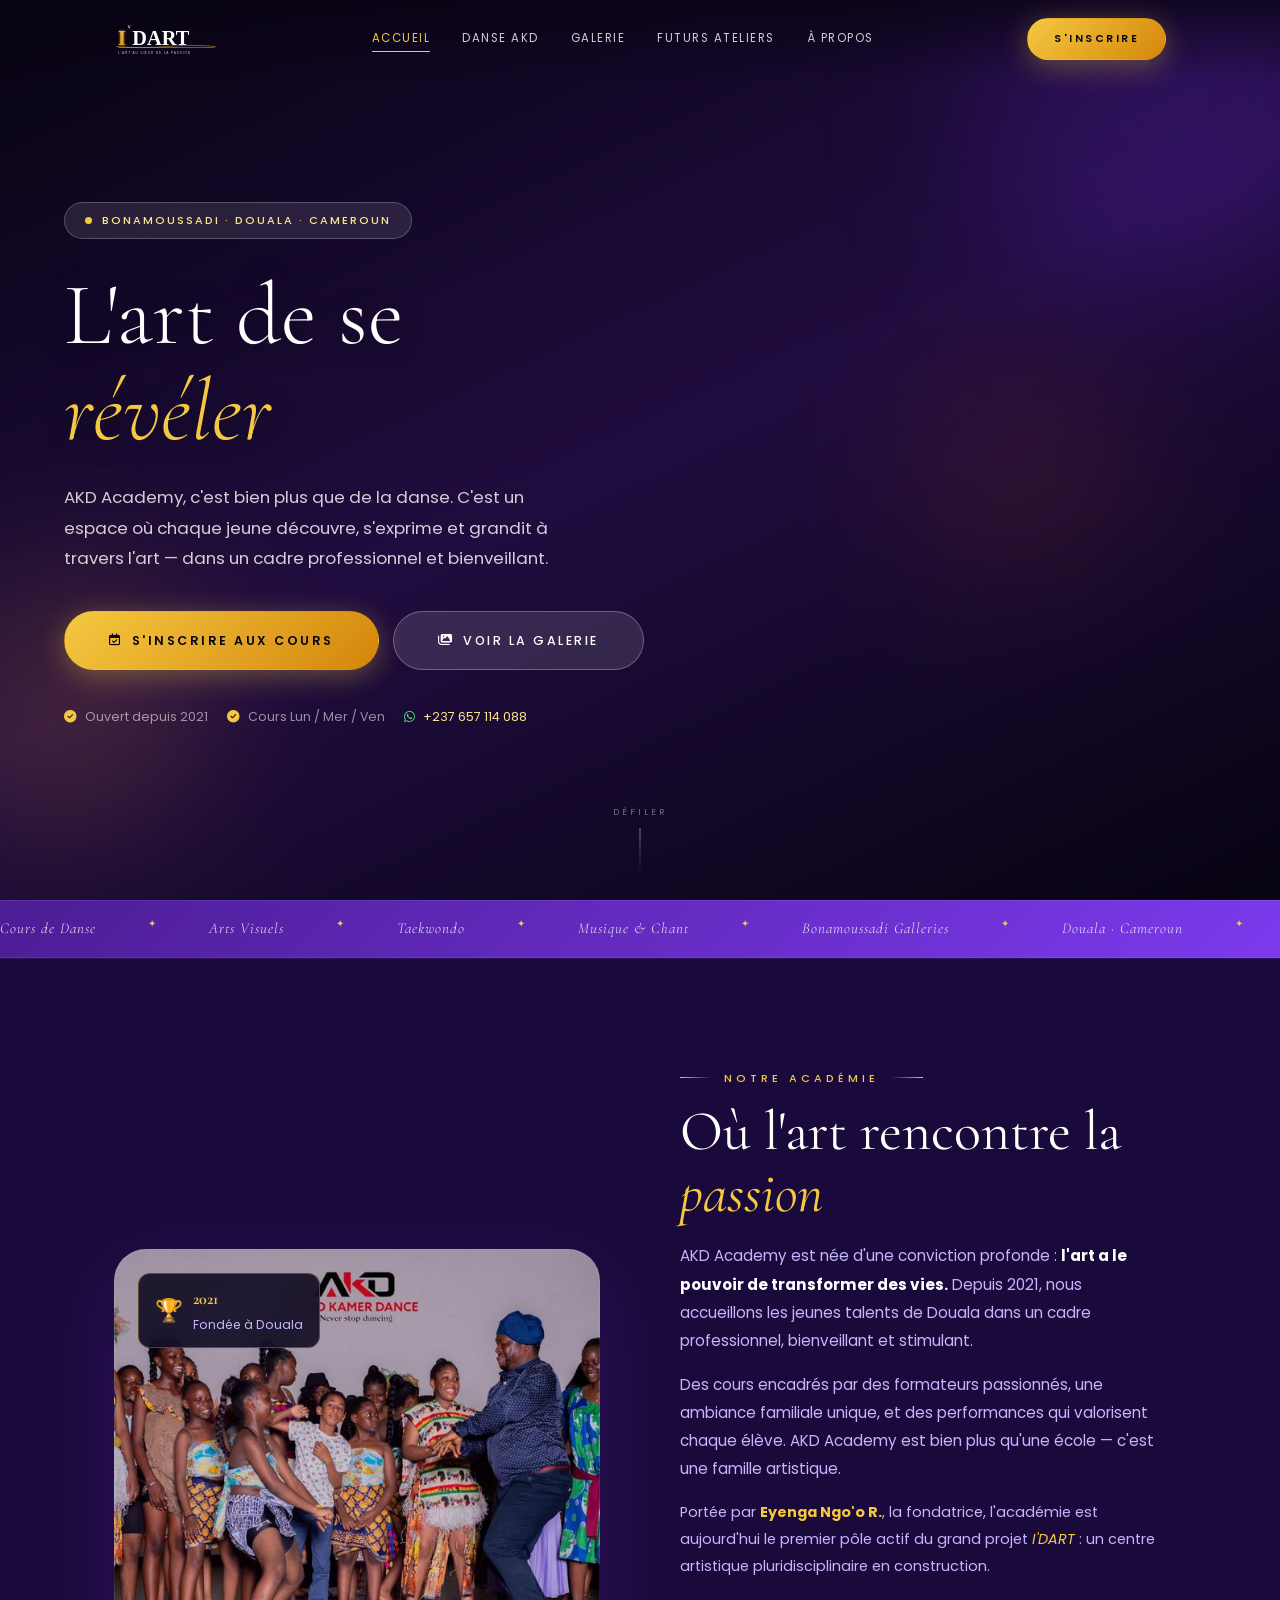
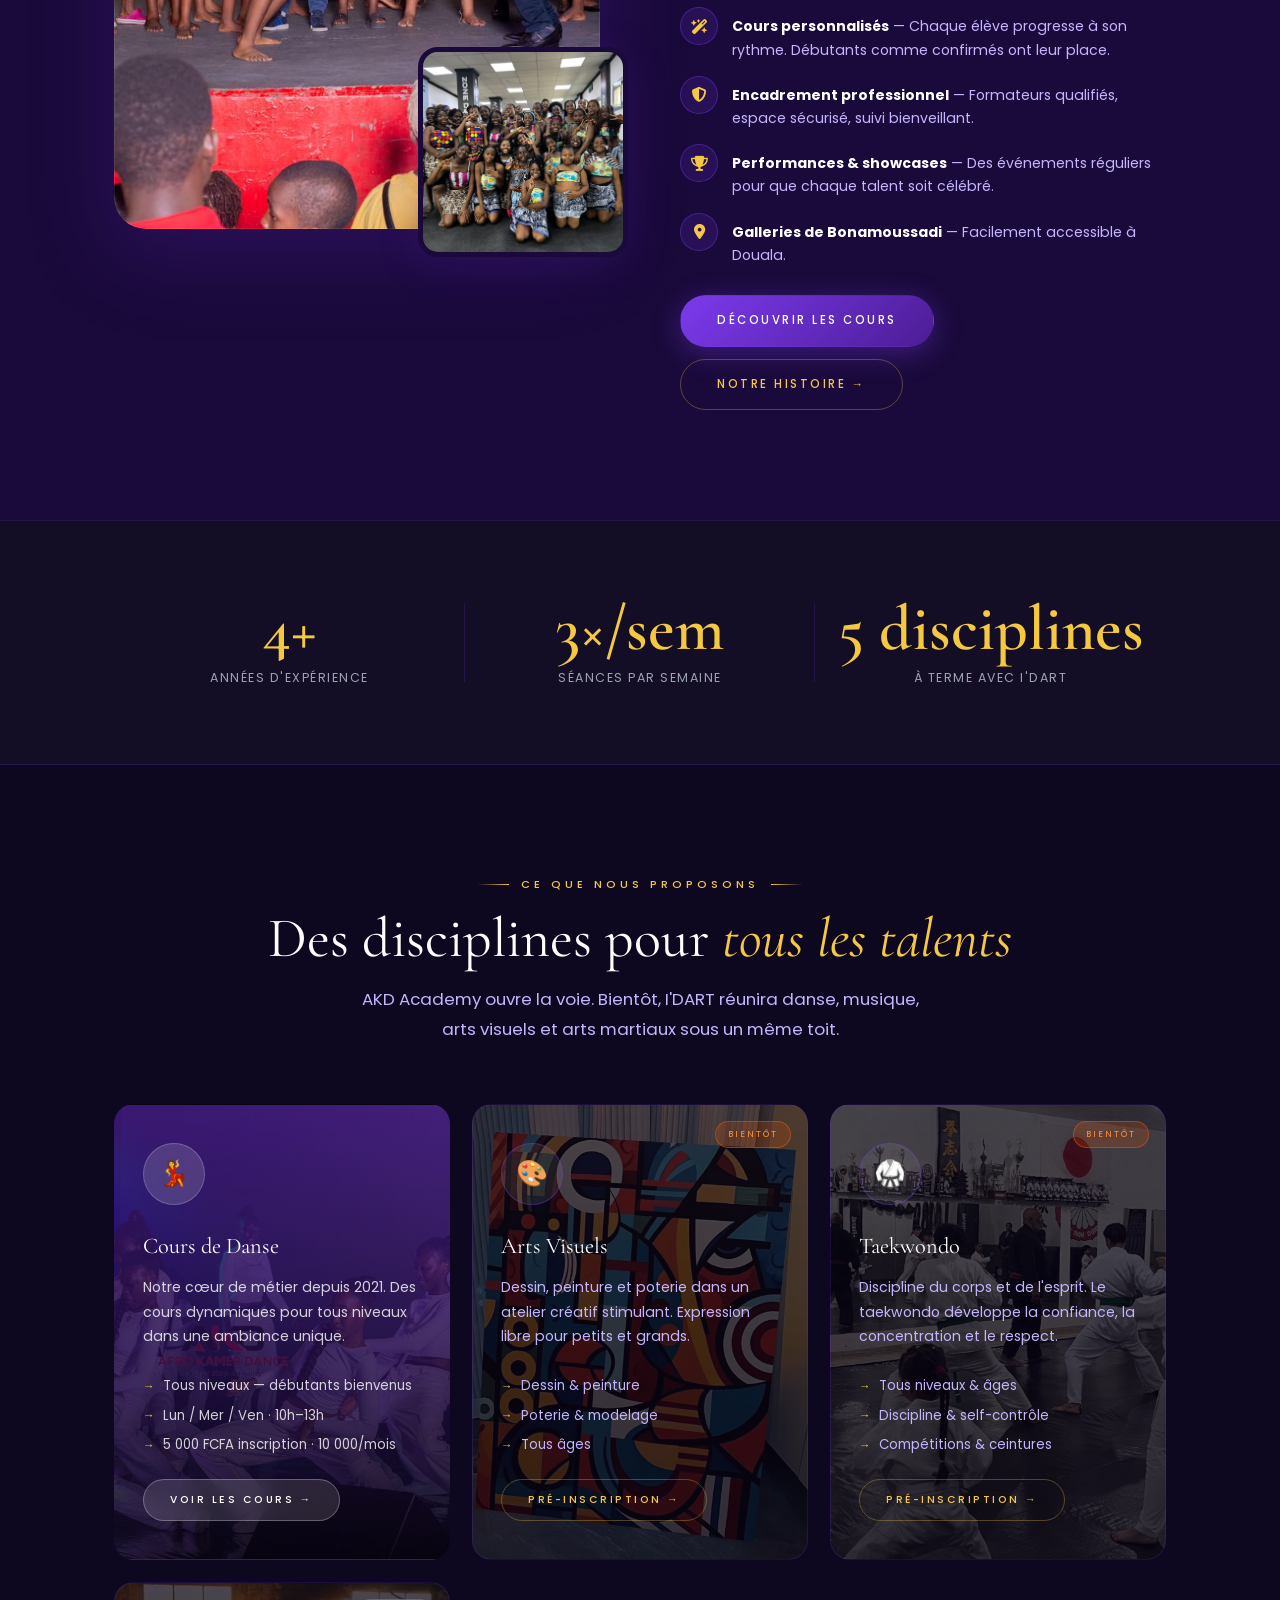
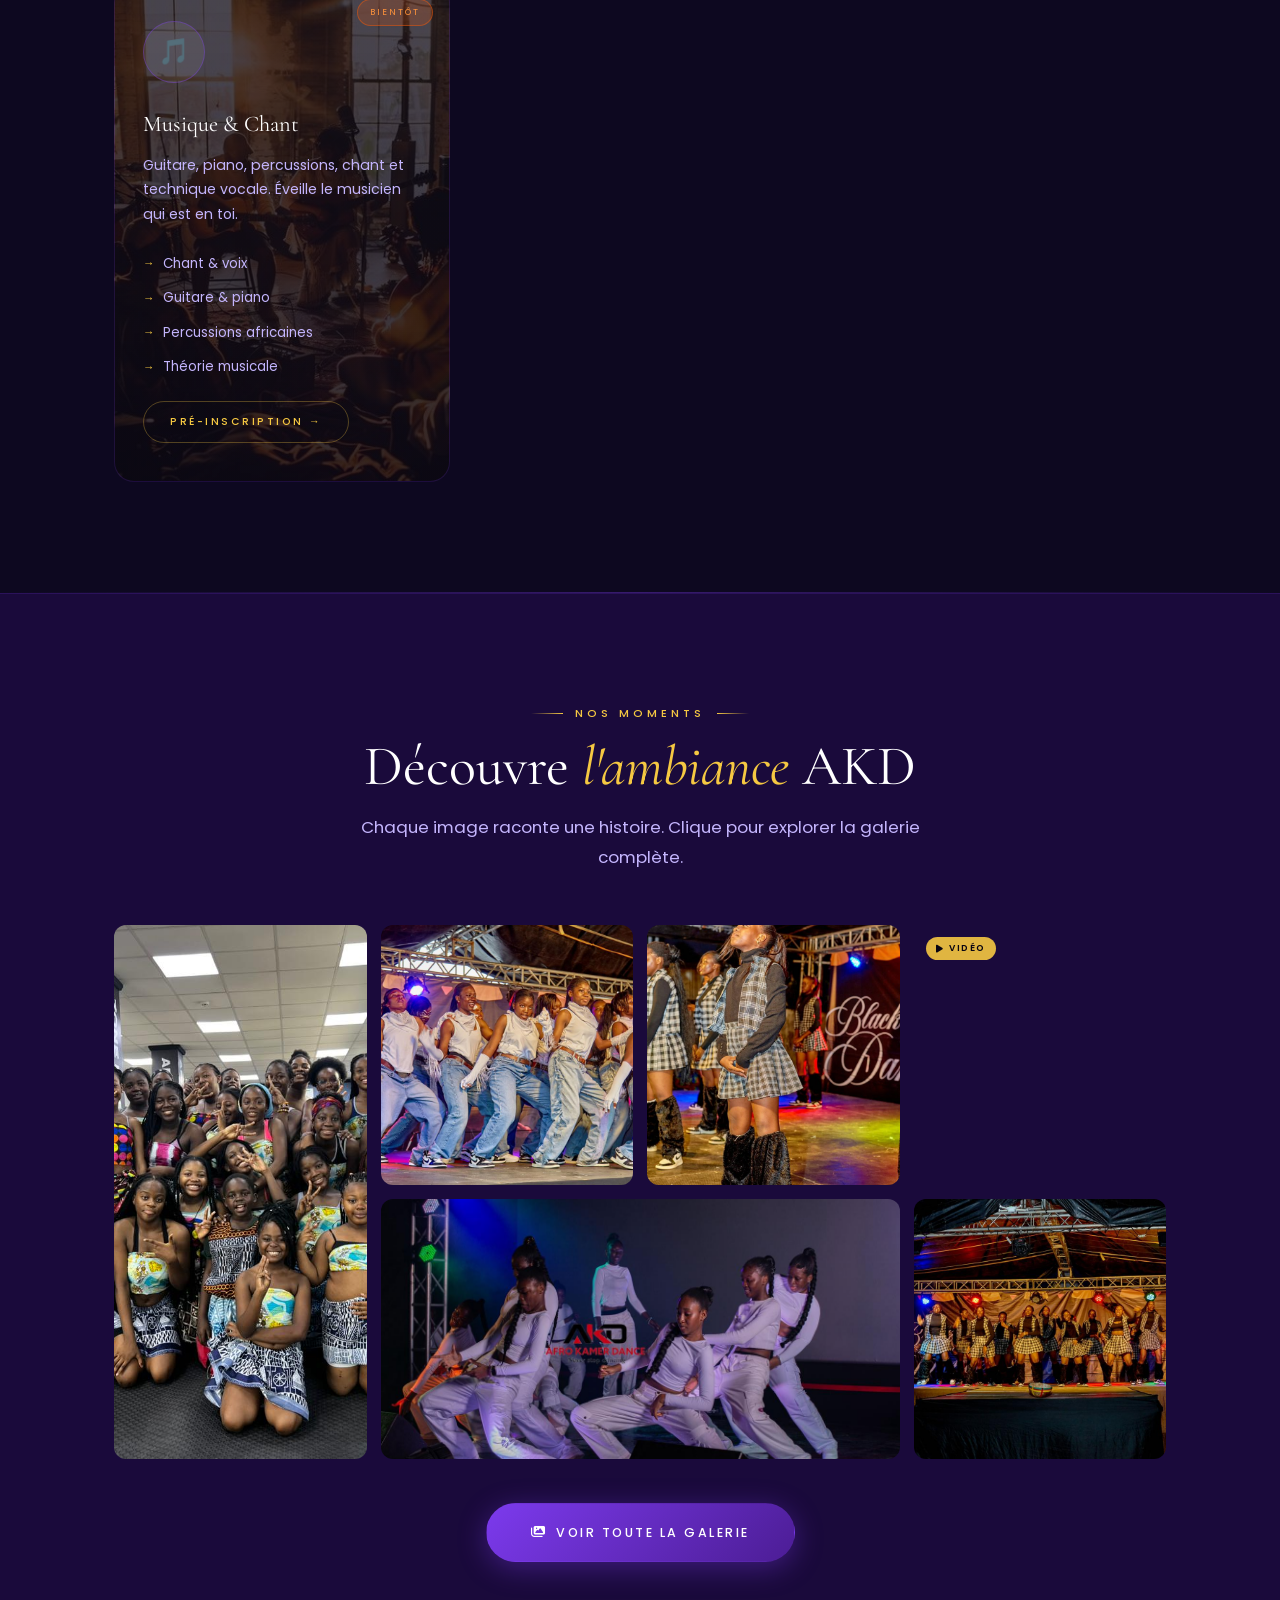
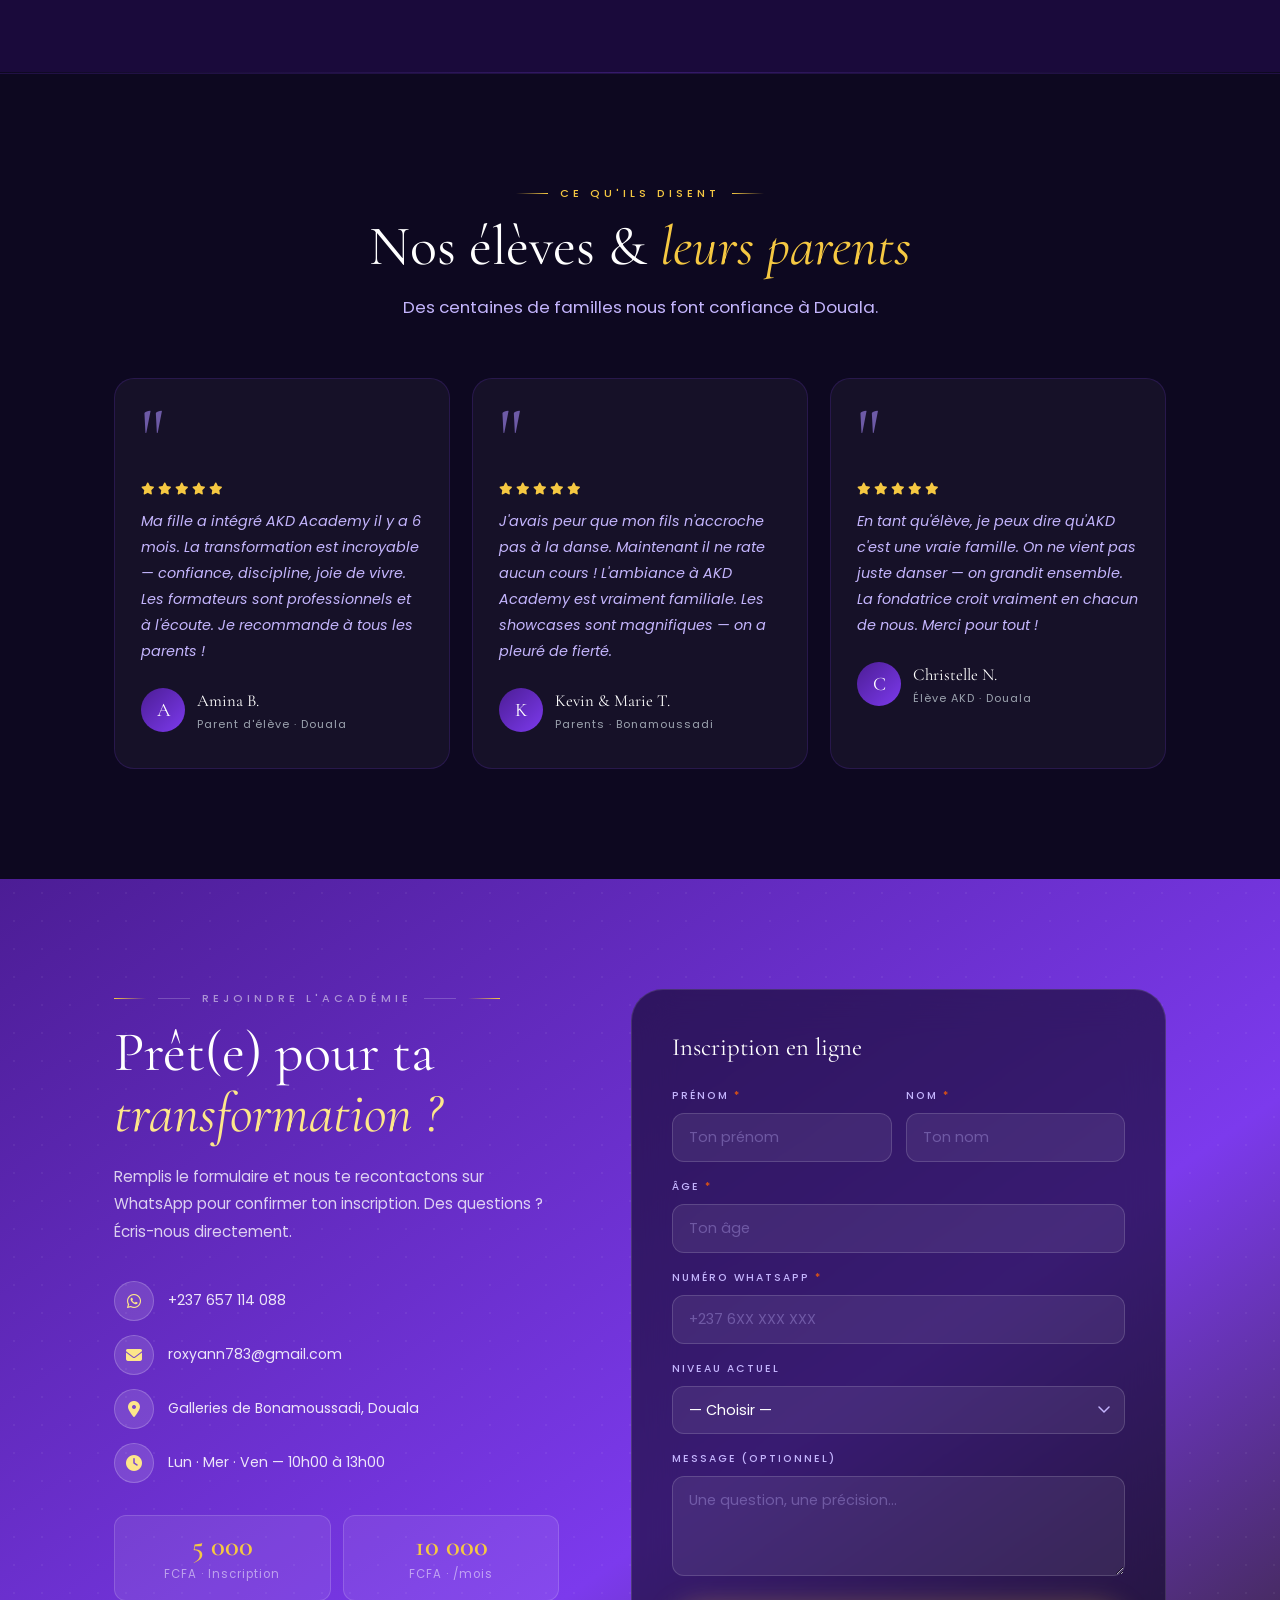
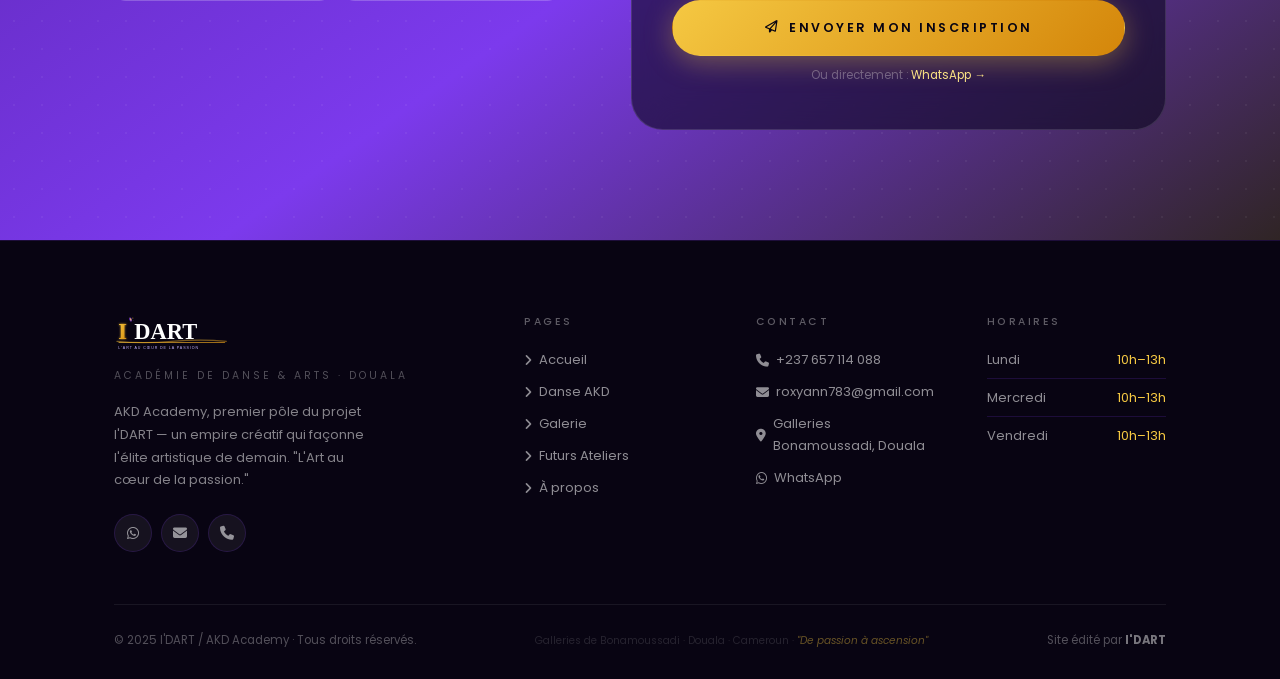
==== index.html @ 5a23dda8 "Add gallery images, fix showcase video display - Add 18 new activity photos (dance, entrainement, ev" ====
<!DOCTYPE html>
<html lang="fr">
<head>
  <meta charset="UTF-8"/>
  <meta name="viewport" content="width=device-width, initial-scale=1.0"/>
  <meta name="description" content="AKD Academy — Académie de danse, arts et culture à Douala, Cameroun. Cours de danse, arts visuels, musique et taekwondo aux Galleries de Bonamoussadi."/>
  <meta property="og:title" content="AKD Academy | I'DART — L'art au cœur de la passion"/>
  <meta property="og:description" content="Académie de danse et arts pluridisciplinaires à Douala. Rejoignez-nous aux Galleries de Bonamoussadi."/>
  <meta property="og:type" content="website"/>
  <title>AKD Academy | I'DART — Douala, Cameroun</title>
  <link rel="stylesheet" href="style.css"/>
  <link rel="icon" type="image/svg+xml" href="logo.svg"/>
  <!-- Font Awesome -->
  <link rel="stylesheet" href="https://cdnjs.cloudflare.com/ajax/libs/font-awesome/6.5.0/css/all.min.css"/>
</head>
<body>

<!-- ══════════════════════ SPARKLE CANVAS ══════════════════════ -->
<canvas id="sparkle-canvas" style="position:fixed;inset:0;pointer-events:none;z-index:9998;" aria-hidden="true"></canvas>

<!-- ══════════════════════════ NAV ══════════════════════════════ -->
<nav id="nav" role="navigation" aria-label="Navigation principale">
  <div class="nav-inner">
    <a href="index.html" class="nav-logo" aria-label="Accueil AKD Academy">
      <img src="logo.svg" alt="I'DART" height="36"/>
    </a>
    <div class="nav-links">
      <a href="index.html" class="active">Accueil</a>
      <a href="danse.html">Danse AKD</a>
      <a href="galerie.html">Galerie</a>
      <a href="ateliers.html">Futurs Ateliers</a>
      <a href="apropos.html">À propos</a>
    </div>
    <div class="nav-actions">
      <a href="danse.html#inscription" class="btn btn-gold btn-sm">S'inscrire</a>
    </div>
    <button class="hamburger" id="hamburger" aria-label="Ouvrir le menu" aria-expanded="false">
      <span></span><span></span><span></span>
    </button>
  </div>
  <div class="mobile-nav" id="mobileNav">
    <a href="index.html" onclick="closeMobileNav()">Accueil</a>
    <a href="danse.html" onclick="closeMobileNav()">Danse AKD</a>
    <a href="galerie.html" onclick="closeMobileNav()">Galerie</a>
    <a href="ateliers.html" onclick="closeMobileNav()">Futurs Ateliers</a>
    <a href="apropos.html" onclick="closeMobileNav()">À propos</a>
    <a href="danse.html#inscription" class="btn btn-gold" onclick="closeMobileNav()">S'inscrire maintenant</a>
  </div>
</nav>

<!-- ══════════════════════════ HERO ══════════════════════════════ -->
<section id="hero" aria-label="Bannière principale">
  <div class="hero-orbs" aria-hidden="true">
    <div class="orb orb-1"></div>
    <div class="orb orb-2"></div>
    <div class="orb orb-3"></div>
  </div>

  <!-- 🎬 Remplace "video/hero.mp4" par ta vraie vidéo -->
  <video class="hero-video" id="heroVideo" autoplay muted loop playsinline webkit-playsinline preload="auto" poster="img/hero-poster.jpg">
    <source src="img/Séance AKD 2025.MOV" type="video/mp4"/>
  </video>
  <div class="hero-overlay" aria-hidden="true"></div>

  <div class="hero-content">
    <div class="hero-badge">
      <span class="dot"></span>
      Bonamoussadi · Douala · Cameroun
    </div>
    <h1 class="hero-h1">
      L'art de se<br/>
      <em>révéler</em>
    </h1>
    <p class="hero-sub">
      AKD Academy, c'est bien plus que de la danse. C'est un espace où chaque jeune découvre, s'exprime et grandit à travers l'art — dans un cadre professionnel et bienveillant.
    </p>
    <div class="hero-ctas">
      <a href="danse.html#inscription" class="btn btn-gold btn-lg">
        <i class="fa-regular fa-calendar-check"></i>
        S'inscrire aux cours
      </a>
      <a href="galerie.html" class="btn btn-glass btn-lg">
        <i class="fa-solid fa-images"></i>
        Voir la galerie
      </a>
    </div>
    <div class="hero-trust">
      <i class="fa-solid fa-circle-check" style="color:var(--gold);"></i>
      Ouvert depuis 2021
      <span class="sep">·</span>
      <i class="fa-solid fa-circle-check" style="color:var(--gold);"></i>
      Cours Lun / Mer / Ven
      <span class="sep">·</span>
      <i class="fa-brands fa-whatsapp" style="color:#4ADE80;"></i>
      <a href="https://wa.me/237657114088?text=Bonjour%20AKD%20Academy%20!">+237 657 114 088</a>
    </div>
  </div>

  <div class="hero-scroll" aria-hidden="true">Défiler</div>
</section>

<!-- ══════════════════════ MARQUEE ═══════════════════════════════ -->
<div class="marquee-strip" aria-hidden="true">
  <div class="marquee-track">
    <span>Cours de Danse</span><span class="dot">✦</span>
    <span>Arts Visuels</span><span class="dot">✦</span>
    <span>Taekwondo</span><span class="dot">✦</span>
    <span>Musique & Chant</span><span class="dot">✦</span>
    <span>Bonamoussadi Galleries</span><span class="dot">✦</span>
    <span>Douala · Cameroun</span><span class="dot">✦</span>
    <span>AKD Academy</span><span class="dot">✦</span>
    <span>I'DART</span><span class="dot">✦</span>
    <span>Cours de Danse</span><span class="dot">✦</span>
    <span>Arts Visuels</span><span class="dot">✦</span>
    <span>Taekwondo</span><span class="dot">✦</span>
    <span>Musique & Chant</span><span class="dot">✦</span>
    <span>Bonamoussadi Galleries</span><span class="dot">✦</span>
    <span>Douala · Cameroun</span><span class="dot">✦</span>
    <span>AKD Academy</span><span class="dot">✦</span>
    <span>I'DART</span><span class="dot">✦</span>
  </div>
</div>

<!-- ══════════════════════ NOTRE ACADÉMIE ════════════════════════ -->
<section id="about" class="section" aria-label="Notre Académie">
  <div class="wrap">
    <div class="about-grid">

      <!-- Image gauche -->
      <div class="about-img-wrap reveal reveal-left">
        <!-- 🖼️ Remplace par une vraie photo : img/about-main.jpg -->
        <div class="about-img-main">
          <img src="img/parent danse.jpeg" alt="Cours de danse AKD Academy" loading="lazy" onerror="this.parentElement.style.background='linear-gradient(135deg,#4C1D95,#7C3AED)';this.style.display='none'"/>
        </div>
        <!-- Petite image en surimpression -->
        <div class="about-img-accent">
          <img src="img/enfantsPhotoGroupe.jpeg" alt="Élèves AKD Academy" loading="lazy" onerror="this.parentElement.style.background='linear-gradient(135deg,#D4860A,#F5C842)';this.style.display='none'"/>
        </div>
        <!-- Badge flottant -->
        <div class="about-img-badge">
          <span class="about-img-badge-icon">🏆</span>
          <div class="about-img-badge-text">
            <strong>2021</strong>
            Fondée à Douala
          </div>
        </div>
      </div>

      <!-- Texte droite -->
      <div class="about-content">
        <div class="section-label reveal">Notre Académie</div>
        <h2 class="reveal">Où l'art rencontre la <em>passion</em></h2>

        <p class="reveal reveal-d1">
          AKD Academy est née d'une conviction profonde : <strong style="color:var(--white)">l'art a le pouvoir de transformer des vies.</strong> Depuis 2021, nous accueillons les jeunes talents de Douala dans un cadre professionnel, bienveillant et stimulant.
        </p>
        <p class="reveal reveal-d2">
          Des cours encadrés par des formateurs passionnés, une ambiance familiale unique, et des performances qui valorisent chaque élève. AKD Academy est bien plus qu'une école — c'est une famille artistique.
        </p>
        <p class="reveal reveal-d2" style="color:var(--purple-pale); font-size:0.9rem;">
          Portée par <strong style="color:var(--gold)">Eyenga Ngo'o R.</strong>, la fondatrice, l'académie est aujourd'hui le premier pôle actif du grand projet <em>I'DART</em> : un centre artistique pluridisciplinaire en construction.
        </p>

        <div class="about-perks">
          <div class="about-perk reveal reveal-d3">
            <div class="about-perk-icon"><i class="fa-solid fa-wand-magic-sparkles"></i></div>
            <div class="about-perk-text"><strong>Cours personnalisés</strong> — Chaque élève progresse à son rythme. Débutants comme confirmés ont leur place.</div>
          </div>
          <div class="about-perk reveal reveal-d4">
            <div class="about-perk-icon"><i class="fa-solid fa-shield-halved"></i></div>
            <div class="about-perk-text"><strong>Encadrement professionnel</strong> — Formateurs qualifiés, espace sécurisé, suivi bienveillant.</div>
          </div>
          <div class="about-perk reveal reveal-d5">
            <div class="about-perk-icon"><i class="fa-solid fa-trophy"></i></div>
            <div class="about-perk-text"><strong>Performances & showcases</strong> — Des événements réguliers pour que chaque talent soit célébré.</div>
          </div>
          <div class="about-perk reveal reveal-d5">
            <div class="about-perk-icon"><i class="fa-solid fa-location-dot"></i></div>
            <div class="about-perk-text"><strong>Galleries de Bonamoussadi</strong> — Facilement accessible à Douala.</div>
          </div>
        </div>

        <div style="display:flex; gap:12px; flex-wrap:wrap;" class="reveal reveal-d6">
          <a href="danse.html" class="btn btn-primary">Découvrir les cours</a>
          <a href="apropos.html" class="btn btn-outline-gold">Notre histoire →</a>
        </div>
      </div>

    </div>
  </div>
</section>

<!-- ══════════════════════ STATS ══════════════════════════════ -->
<div class="stats-strip">
  <div class="wrap">
    <div class="stats-grid">
      <div class="stat-item">
        <div class="stat-number" data-count="4" data-suffix="+">0</div>
        <div class="stat-label">Années d'expérience</div>
      </div>
      <div class="stat-item">
        <div class="stat-number" data-count="3" data-suffix="×/sem">0</div>
        <div class="stat-label">Séances par semaine</div>
      </div>
      <div class="stat-item">
        <div class="stat-number" data-count="5" data-suffix=" disciplines">0</div>
        <div class="stat-label">À terme avec I'DART</div>
      </div>
    </div>
  </div>
</div>

<!-- ══════════════════════ DISCIPLINES ═══════════════════════════ -->
<section id="disciplines" class="section" aria-label="Nos disciplines">
  <div class="wrap">
    <div class="disciplines-header">
      <div class="section-label centered reveal">Ce que nous proposons</div>
      <h2 class="reveal">Des disciplines pour <em>tous les talents</em></h2>
      <p class="lede reveal" style="margin: 14px auto 0; text-align:center;">AKD Academy ouvre la voie. Bientôt, I'DART réunira danse, musique, arts visuels et arts martiaux sous un même toit.</p>
    </div>

    <div class="disciplines-grid">
      <!-- Danse — ACTIF -->
      <div class="disc-card active reveal reveal-d1" style="background: linear-gradient(rgba(76,29,149,0.72), rgba(8,4,18,0.82)), url('img/dance activity.jpeg') center/cover no-repeat;">
        <div class="disc-icon">💃</div>
        <div class="disc-name">Cours de Danse</div>
        <div class="disc-desc">Notre cœur de métier depuis 2021. Des cours dynamiques pour tous niveaux dans une ambiance unique.</div>
        <ul class="disc-features">
          <li>Tous niveaux — débutants bienvenus</li>
          <li>Lun / Mer / Ven · 10h–13h</li>
          <li>5 000 FCFA inscription · 10 000/mois</li>
        </ul>
        <div style="margin-top:22px;">
          <a href="danse.html" class="btn btn-glass btn-sm">Voir les cours →</a>
        </div>
      </div>

      <!-- Arts Visuels — BIENTÔT -->
      <div class="disc-card reveal reveal-d2" style="background: linear-gradient(rgba(8,4,18,0.72), rgba(8,4,18,0.82)), url('img/peinture.avif') center/cover no-repeat;">
        <span class="disc-badge">Bientôt</span>
        <div class="disc-icon">🎨</div>
        <div class="disc-name">Arts Visuels</div>
        <div class="disc-desc">Dessin, peinture et poterie dans un atelier créatif stimulant. Expression libre pour petits et grands.</div>
        <ul class="disc-features">
          <li>Dessin & peinture</li>
          <li>Poterie & modelage</li>
          <li>Tous âges</li>
        </ul>
        <div style="margin-top:22px;">
          <a href="ateliers.html" class="btn btn-outline-gold btn-sm">Pré-inscription →</a>
        </div>
      </div>

      <!-- Taekwondo — BIENTÔT -->
      <div class="disc-card reveal reveal-d3" style="background: linear-gradient(rgba(8,4,18,0.72), rgba(8,4,18,0.82)), url('img/taekwendo.jpeg') center/cover no-repeat;">
        <span class="disc-badge">Bientôt</span>
        <div class="disc-icon">🥋</div>
        <div class="disc-name">Taekwondo</div>
        <div class="disc-desc">Discipline du corps et de l'esprit. Le taekwondo développe la confiance, la concentration et le respect.</div>
        <ul class="disc-features">
          <li>Tous niveaux & âges</li>
          <li>Discipline & self-contrôle</li>
          <li>Compétitions & ceintures</li>
        </ul>
        <div style="margin-top:22px;">
          <a href="ateliers.html" class="btn btn-outline-gold btn-sm">Pré-inscription →</a>
        </div>
      </div>

      <!-- Musique — BIENTÔT -->
      <div class="disc-card reveal reveal-d4" style="background: linear-gradient(rgba(8,4,18,0.72), rgba(8,4,18,0.82)), url('img/Musique.jpg') center/cover no-repeat;">
        <span class="disc-badge">Bientôt</span>
        <div class="disc-icon">🎵</div>
        <div class="disc-name">Musique & Chant</div>
        <div class="disc-desc">Guitare, piano, percussions, chant et technique vocale. Éveille le musicien qui est en toi.</div>
        <ul class="disc-features" style="columns: 2; gap: 12px;">
          <li>Chant & voix</li>
          <li>Guitare & piano</li>
          <li>Percussions africaines</li>
          <li>Théorie musicale</li>
        </ul>
        <div style="margin-top:22px;">
          <a href="ateliers.html" class="btn btn-outline-gold btn-sm">Pré-inscription →</a>
        </div>
      </div>
    </div>
  </div>
</section>

<hr class="divider"/>

<!-- ══════════════════════ APERÇU GALERIE ════════════════════════ -->
<section id="gallery-preview" class="section" aria-label="Aperçu galerie">
  <div class="wrap">
    <div class="gallery-preview-header">
      <div class="section-label centered reveal">Nos moments</div>
      <h2 class="reveal">Découvre <em>l'ambiance</em> AKD</h2>
      <p class="lede reveal" style="margin:14px auto 0; text-align:center;">Chaque image raconte une histoire. Clique pour explorer la galerie complète.</p>
    </div>

    <!-- 🖼️ Remplace les src par tes vraies photos/vidéos -->
    <div class="gallery-preview-grid">
      <div class="gallery-preview-item tall reveal reveal-d1" onclick="location.href='galerie.html'">
        <img src="img/enfantsPhotoGroupe.jpeg" alt="AKD Academy danse" loading="lazy" onerror="this.parentElement.style.background='linear-gradient(135deg,#4C1D95,#7C3AED)'"/>
        <div class="gallery-overlay">
          <div class="gallery-overlay-icon"><i class="fa-solid fa-images"></i></div>
          <div class="gallery-overlay-text">Cours de danse</div>
        </div>
      </div>
      <div class="gallery-preview-item reveal reveal-d2" onclick="location.href='galerie.html'">
        <img src="img/dance activity3.jpeg" alt="Performance AKD" loading="lazy" onerror="this.parentElement.style.background='linear-gradient(135deg,#D4860A,#F5C842)'"/>
        <div class="gallery-overlay">
          <div class="gallery-overlay-icon"><i class="fa-solid fa-images"></i></div>
          <div class="gallery-overlay-text">Performance</div>
        </div>
      </div>
      <div class="gallery-preview-item reveal reveal-d3" onclick="location.href='galerie.html'">
        <img src="img/chanelle.jpeg" alt="Élèves AKD" loading="lazy" onerror="this.parentElement.style.background='linear-gradient(135deg,#EA580C,#7C3AED)'"/>
        <div class="gallery-overlay">
          <div class="gallery-overlay-icon"><i class="fa-solid fa-images"></i></div>
          <div class="gallery-overlay-text">Nos élèves</div>
        </div>
      </div>
      <div class="gallery-preview-item reveal reveal-d4" onclick="location.href='galerie.html'">
        <!-- 🎥 Vidéo showcase en aperçu -->
        <video autoplay muted loop playsinline webkit-playsinline style="width:100%;height:100%;object-fit:cover;display:block;">
          <source src="img/entrainementVideo.mp4" type="video/mp4"/>
        </video>
        <span class="video-play-badge"><i class="fa-solid fa-play"></i> Vidéo</span>
        <div class="gallery-overlay">
          <div class="gallery-overlay-icon"><i class="fa-solid fa-play"></i></div>
          <div class="gallery-overlay-text">Showcase</div>
        </div>
      </div>
      <div class="gallery-preview-item wide reveal reveal-d2" onclick="location.href='galerie.html'">
        <img src="img/dance activity.jpeg" alt="Académie AKD" loading="lazy" onerror="this.parentElement.style.background='linear-gradient(135deg,#4C1D95,#D4860A)'"/>
        <div class="gallery-overlay">
          <div class="gallery-overlay-icon"><i class="fa-solid fa-images"></i></div>
          <div class="gallery-overlay-text">L'académie en action</div>
        </div>
      </div>
      <div class="gallery-preview-item reveal reveal-d3" onclick="location.href='galerie.html'">
        <img src="img/dance activity2.jpeg" alt="Danse AKD" loading="lazy" onerror="this.parentElement.style.background='linear-gradient(135deg,#7C3AED,#EA580C)'"/>
        <div class="gallery-overlay">
          <div class="gallery-overlay-icon"><i class="fa-solid fa-images"></i></div>
          <div class="gallery-overlay-text">Expression artistique</div>
        </div>
      </div>
    </div>

    <div style="text-align:center; margin-top:44px;" class="reveal">
      <a href="galerie.html" class="btn btn-primary btn-lg">
        <i class="fa-solid fa-images"></i>
        Voir toute la galerie
      </a>
    </div>
  </div>
</section>

<hr class="divider"/>

<!-- ══════════════════════ TÉMOIGNAGES ═══════════════════════════ -->
<section id="testimonials" class="section" aria-label="Témoignages">
  <div class="wrap">
    <div class="testi-header">
      <div class="section-label centered reveal">Ce qu'ils disent</div>
      <h2 class="reveal">Nos élèves & <em>leurs parents</em></h2>
      <p class="lede reveal" style="margin:14px auto 0; text-align:center;">Des centaines de familles nous font confiance à Douala.</p>
    </div>

    <div class="testi-grid">
      <div class="testi-card reveal reveal-d1">
        <span class="testi-quote">"</span>
        <div class="testi-stars">
          <i class="fa-solid fa-star"></i><i class="fa-solid fa-star"></i><i class="fa-solid fa-star"></i><i class="fa-solid fa-star"></i><i class="fa-solid fa-star"></i>
        </div>
        <p class="testi-text">Ma fille a intégré AKD Academy il y a 6 mois. La transformation est incroyable — confiance, discipline, joie de vivre. Les formateurs sont professionnels et à l'écoute. Je recommande à tous les parents !</p>
        <div class="testi-author">
          <div class="testi-avatar">A</div>
          <div>
            <div class="testi-name">Amina B.</div>
            <div class="testi-role">Parent d'élève · Douala</div>
          </div>
        </div>
      </div>

      <div class="testi-card reveal reveal-d2">
        <span class="testi-quote">"</span>
        <div class="testi-stars">
          <i class="fa-solid fa-star"></i><i class="fa-solid fa-star"></i><i class="fa-solid fa-star"></i><i class="fa-solid fa-star"></i><i class="fa-solid fa-star"></i>
        </div>
        <p class="testi-text">J'avais peur que mon fils n'accroche pas à la danse. Maintenant il ne rate aucun cours ! L'ambiance à AKD Academy est vraiment familiale. Les showcases sont magnifiques — on a pleuré de fierté.</p>
        <div class="testi-author">
          <div class="testi-avatar">K</div>
          <div>
            <div class="testi-name">Kevin & Marie T.</div>
            <div class="testi-role">Parents · Bonamoussadi</div>
          </div>
        </div>
      </div>

      <div class="testi-card reveal reveal-d3">
        <span class="testi-quote">"</span>
        <div class="testi-stars">
          <i class="fa-solid fa-star"></i><i class="fa-solid fa-star"></i><i class="fa-solid fa-star"></i><i class="fa-solid fa-star"></i><i class="fa-solid fa-star"></i>
        </div>
        <p class="testi-text">En tant qu'élève, je peux dire qu'AKD c'est une vraie famille. On ne vient pas juste danser — on grandit ensemble. La fondatrice croit vraiment en chacun de nous. Merci pour tout !</p>
        <div class="testi-author">
          <div class="testi-avatar">C</div>
          <div>
            <div class="testi-name">Christelle N.</div>
            <div class="testi-role">Élève AKD · Douala</div>
          </div>
        </div>
      </div>
    </div>
  </div>
</section>

<!-- ══════════════════════ INSCRIPTION CTA ═══════════════════════ -->
<section id="inscription-cta" class="section" aria-label="Inscription">
  <div class="cta-dots" aria-hidden="true"></div>
  <div class="wrap">
    <div class="cta-grid">
      <!-- Info gauche -->
      <div class="cta-info">
        <div class="section-label" style="color:rgba(255,255,255,0.5);">
          <span style="background:rgba(255,255,255,0.2); height:1px; width:32px; display:block;"></span>
          Rejoindre l'académie
          <span style="background:rgba(255,255,255,0.2); height:1px; width:32px; display:block;"></span>
        </div>
        <h2 class="reveal" style="color:var(--white);">Prêt(e) pour ta <em style="color:var(--gold-light);">transformation ?</em></h2>
        <p class="reveal">Remplis le formulaire et nous te recontactons sur WhatsApp pour confirmer ton inscription. Des questions ? Écris-nous directement.</p>

        <div class="cta-contacts reveal">
          <div class="cta-contact-row">
            <div class="cta-contact-icon"><i class="fa-brands fa-whatsapp"></i></div>
            <span><a href="https://wa.me/237657114088?text=Bonjour%20AKD%20Academy%20!">+237 657 114 088</a></span>
          </div>
          <div class="cta-contact-row">
            <div class="cta-contact-icon"><i class="fa-solid fa-envelope"></i></div>
            <span><a href="mailto:roxyann783@gmail.com">roxyann783@gmail.com</a></span>
          </div>
          <div class="cta-contact-row">
            <div class="cta-contact-icon"><i class="fa-solid fa-location-dot"></i></div>
            <span>Galleries de Bonamoussadi, Douala</span>
          </div>
          <div class="cta-contact-row">
            <div class="cta-contact-icon"><i class="fa-solid fa-clock"></i></div>
            <span>Lun · Mer · Ven — 10h00 à 13h00</span>
          </div>
        </div>

        <!-- Tarifs rapides -->
        <div style="display:grid; grid-template-columns:1fr 1fr; gap:12px; margin-top:32px;" class="reveal">
          <div style="background:rgba(255,255,255,0.08); border:1px solid rgba(255,255,255,0.15); border-radius:var(--r); padding:16px; text-align:center;">
            <div style="font-family:var(--font-display); font-size:1.8rem; color:var(--gold); font-weight:600; line-height:1;">5 000</div>
            <div style="font-size:0.72rem; color:rgba(255,255,255,0.5); margin-top:4px; letter-spacing:1px;">FCFA · Inscription</div>
          </div>
          <div style="background:rgba(255,255,255,0.08); border:1px solid rgba(255,255,255,0.15); border-radius:var(--r); padding:16px; text-align:center;">
            <div style="font-family:var(--font-display); font-size:1.8rem; color:var(--gold); font-weight:600; line-height:1;">10 000</div>
            <div style="font-size:0.72rem; color:rgba(255,255,255,0.5); margin-top:4px; letter-spacing:1px;">FCFA · /mois</div>
          </div>
        </div>
      </div>

      <!-- Formulaire droite -->
      <div class="cta-form-card reveal reveal-d2">
        <div id="formSuccess" class="form-success">
          <div class="form-success-icon"><i class="fa-solid fa-circle-check"></i></div>
          <div class="form-success-title">Inscription envoyée !</div>
          <div class="form-success-text">Super ! On te recontacte bientôt sur WhatsApp pour confirmer ta place. Bienvenue dans la famille AKD 🎉</div>
          <button onclick="resetForm()" style="margin-top:20px; background:rgba(255,255,255,0.1); border:1px solid rgba(255,255,255,0.2); border-radius:100px; padding:10px 28px; color:var(--white); font-size:11px; letter-spacing:2px; text-transform:uppercase; cursor:pointer; font-family:var(--font-body);">
            Nouvelle inscription
          </button>
        </div>

        <form id="inscriptionForm" novalidate>
          <h3 style="color:var(--white); font-size:1.55rem; margin-bottom:26px;">Inscription en ligne</h3>

          <div class="form-row">
            <div class="form-group">
              <label class="form-label" for="f-prenom">Prénom <span style="color:var(--orange)">*</span></label>
              <input class="form-input" type="text" id="f-prenom" name="prenom" placeholder="Ton prénom" required autocomplete="given-name"/>
            </div>
            <div class="form-group">
              <label class="form-label" for="f-nom">Nom <span style="color:var(--orange)">*</span></label>
              <input class="form-input" type="text" id="f-nom" name="nom" placeholder="Ton nom" required autocomplete="family-name"/>
            </div>
          </div>

          <div class="form-group">
            <label class="form-label" for="f-age">Âge <span style="color:var(--orange)">*</span></label>
            <input class="form-input" type="number" id="f-age" name="age" placeholder="Ton âge" min="4" max="60" required/>
          </div>

          <div class="form-group">
            <label class="form-label" for="f-whatsapp">Numéro WhatsApp <span style="color:var(--orange)">*</span></label>
            <input class="form-input" type="tel" id="f-whatsapp" name="whatsapp" placeholder="+237 6XX XXX XXX" required autocomplete="tel"/>
          </div>

          <div class="form-group">
            <label class="form-label" for="f-niveau">Niveau actuel</label>
            <select class="form-select" id="f-niveau" name="niveau">
              <option value="">— Choisir —</option>
              <option value="debutant">Débutant (jamais dansé)</option>
              <option value="intermediaire">Intermédiaire</option>
              <option value="avance">Avancé</option>
            </select>
          </div>

          <div class="form-group">
            <label class="form-label" for="f-message">Message (optionnel)</label>
            <textarea class="form-textarea" id="f-message" name="message" placeholder="Une question, une précision…"></textarea>
          </div>

          <button type="submit" class="btn btn-gold btn-full btn-lg" id="submitBtn">
            <i class="fa-regular fa-paper-plane"></i>
            Envoyer mon inscription
          </button>
          <p style="text-align:center; font-size:11.5px; color:rgba(255,255,255,0.3); margin-top:10px;">
            Ou directement : <a href="https://wa.me/237657114088?text=Bonjour%20!%20Je%20veux%20m'inscrire." style="color:var(--gold-light);">WhatsApp →</a>
          </p>
        </form>
      </div>
    </div>
  </div>
</section>

<!-- ══════════════════════ FOOTER ════════════════════════════════ -->
<footer aria-label="Pied de page">
  <div class="wrap">
    <div class="footer-grid">
      <div class="footer-brand">
        <img src="logo.svg" alt="I'DART" class="footer-logo"/>
        <div class="footer-tagline">Académie de danse & arts · Douala</div>
        <div class="footer-desc">AKD Academy, premier pôle du projet I'DART — un empire créatif qui façonne l'élite artistique de demain. "L'Art au cœur de la passion."</div>
        <div class="footer-social">
          <a href="https://wa.me/237657114088" target="_blank" rel="noopener" aria-label="WhatsApp"><i class="fa-brands fa-whatsapp"></i></a>
          <a href="mailto:roxyann783@gmail.com" aria-label="Email"><i class="fa-solid fa-envelope"></i></a>
          <a href="tel:+237657114088" aria-label="Téléphone"><i class="fa-solid fa-phone"></i></a>
        </div>
      </div>
      <div>
        <div class="footer-col-title">Pages</div>
        <div class="footer-links">
          <a href="index.html"><i class="fa-solid fa-angle-right"></i> Accueil</a>
          <a href="danse.html"><i class="fa-solid fa-angle-right"></i> Danse AKD</a>
          <a href="galerie.html"><i class="fa-solid fa-angle-right"></i> Galerie</a>
          <a href="ateliers.html"><i class="fa-solid fa-angle-right"></i> Futurs Ateliers</a>
          <a href="apropos.html"><i class="fa-solid fa-angle-right"></i> À propos</a>
        </div>
      </div>
      <div>
        <div class="footer-col-title">Contact</div>
        <div class="footer-links">
          <a href="tel:+237657114088"><i class="fa-solid fa-phone"></i> +237 657 114 088</a>
          <a href="mailto:roxyann783@gmail.com"><i class="fa-solid fa-envelope"></i> roxyann783@gmail.com</a>
          <a href="#"><i class="fa-solid fa-location-dot"></i> Galleries Bonamoussadi, Douala</a>
          <a href="https://wa.me/237657114088" target="_blank" rel="noopener"><i class="fa-brands fa-whatsapp"></i> WhatsApp</a>
        </div>
      </div>
      <div>
        <div class="footer-col-title">Horaires</div>
        <div style="display:flex; flex-direction:column; gap:8px; margin-top:4px;">
          <div style="display:flex; justify-content:space-between; font-size:13px; color:rgba(255,255,255,0.55); border-bottom:1px solid var(--border); padding-bottom:7px;">
            <span>Lundi</span><span style="color:var(--gold);">10h–13h</span>
          </div>
          <div style="display:flex; justify-content:space-between; font-size:13px; color:rgba(255,255,255,0.55); border-bottom:1px solid var(--border); padding-bottom:7px;">
            <span>Mercredi</span><span style="color:var(--gold);">10h–13h</span>
          </div>
          <div style="display:flex; justify-content:space-between; font-size:13px; color:rgba(255,255,255,0.55);">
            <span>Vendredi</span><span style="color:var(--gold);">10h–13h</span>
          </div>
        </div>
      </div>
    </div>

    <div class="footer-bottom">
      <div>© 2025 I'DART / AKD Academy · Tous droits réservés.</div>
      <div style="font-size:10.5px; opacity:0.4;">Galleries de Bonamoussadi · Douala · Cameroun · <em>"De passion à ascension"</em></div>
      <div>Site édité par <strong style="color:rgba(255,255,255,0.45)">I'DART</strong></div>
    </div>
  </div>
</footer>

<!-- ══════════════════════ FLOAT BAR (mobile) ═══════════════════ -->
<div class="float-bar" role="complementary">
  <a href="danse.html#inscription" class="float-bar-book">
    <i class="fa-regular fa-calendar-check"></i> S'inscrire
  </a>
  <a href="https://wa.me/237657114088?text=Bonjour%20AKD%20Academy%20!" class="float-bar-whatsapp" target="_blank" rel="noopener">
    <i class="fa-brands fa-whatsapp"></i> WhatsApp
  </a>
</div>

<div class="toast" id="toast" role="alert" aria-live="polite"></div>

<!-- ══════════════════════ JAVASCRIPT ════════════════════════════ -->
<script>
// ── NAVBAR SCROLL ──────────────────────────────────────────
const nav = document.getElementById('nav');
window.addEventListener('scroll', () => nav.classList.toggle('scrolled', window.scrollY > 60), { passive: true });

// ── MOBILE NAV ─────────────────────────────────────────────
const hamburger = document.getElementById('hamburger');
const mobileNav  = document.getElementById('mobileNav');
hamburger.addEventListener('click', () => {
  const open = mobileNav.classList.toggle('open');
  hamburger.classList.toggle('open', open);
  hamburger.setAttribute('aria-expanded', open);
});
function closeMobileNav() {
  mobileNav.classList.remove('open');
  hamburger.classList.remove('open');
  hamburger.setAttribute('aria-expanded', 'false');
}

// ── SCROLL REVEAL ──────────────────────────────────────────
const revealObs = new IntersectionObserver((entries) => {
  entries.forEach(e => { if (e.isIntersecting) { e.target.classList.add('visible'); revealObs.unobserve(e.target); } });
}, { threshold: 0.1, rootMargin: '0px 0px -40px 0px' });
document.querySelectorAll('.reveal').forEach(el => revealObs.observe(el));

// ── COUNTER ANIMATION ─────────────────────────────────────
function animCount(el, target, suffix, dur) {
  const t0 = performance.now();
  (function tick(now) {
    const p = Math.min((now - t0) / dur, 1);
    const e = 1 - Math.pow(1 - p, 3);
    el.textContent = Math.round(e * target) + (suffix || '');
    if (p < 1) requestAnimationFrame(tick);
  })(t0);
}
const countObs = new IntersectionObserver((entries) => {
  entries.forEach(e => {
    if (!e.isIntersecting) return;
    const t = parseInt(e.target.dataset.count);
    const s = e.target.dataset.suffix || '';
    animCount(e.target, t, s, 1600);
    countObs.unobserve(e.target);
  });
}, { threshold: 0.6 });
document.querySelectorAll('[data-count]').forEach(el => countObs.observe(el));

// ── HERO VIDEO AUTOPLAY (iOS safe) ───────────────────────
(function() {
  const vid = document.getElementById('heroVideo');
  if (!vid) return;
  const tryPlay = () => { vid.muted = true; vid.play().catch(() => {}); };
  tryPlay();
  document.addEventListener('touchstart', function iosT() { if (vid.paused) tryPlay(); document.removeEventListener('touchstart', iosT); }, { once: true, passive: true });
  window.addEventListener('pageshow', () => { if (vid && vid.paused) tryPlay(); });
})();

// ── HERO VIDEO PARALLAX ──────────────────────────────────
(function() {
  const vid = document.querySelector('.hero-video');
  const content = document.querySelector('.hero-content');
  if (!vid || !content) return;
  const limit = window.innerHeight;
  window.addEventListener('scroll', () => {
    const y = window.scrollY;
    if (y > limit) return;
    vid.style.transform     = `translateY(${y * 0.35}px)`;
    content.style.transform = `translateY(${y * 0.15}px)`;
    content.style.opacity   = String(1 - (y / limit) * 1.5);
  }, { passive: true });
})();

// ── SMOOTH ANCHOR SCROLL ─────────────────────────────────
document.querySelectorAll('a[href^="#"]').forEach(link => {
  link.addEventListener('click', e => {
    const target = document.querySelector(link.getAttribute('href'));
    if (!target) return;
    e.preventDefault();
    window.scrollTo({ top: target.getBoundingClientRect().top + window.pageYOffset - 80, behavior: 'smooth' });
  });
});

// ── TOAST ────────────────────────────────────────────────
function showToast(msg, ok = true) {
  const t = document.getElementById('toast');
  t.innerHTML = (ok ? '✅ ' : '❌ ') + msg;
  t.style.background = ok ? 'linear-gradient(135deg,#4C1D95,#7C3AED)' : 'linear-gradient(135deg,#7F1D1D,#DC2626)';
  t.classList.add('show');
  setTimeout(() => t.classList.remove('show'), 4500);
}

// ── INSCRIPTION FORM ─────────────────────────────────────
const SCRIPT_URL = 'VOTRE_URL_GOOGLE_APPS_SCRIPT_ICI'; // 👈 voir GUIDE-DEPLOIEMENT.txt

document.getElementById('inscriptionForm').addEventListener('submit', async function(e) {
  e.preventDefault();
  const form = e.target;
  const btn  = document.getElementById('submitBtn');
  const prenom   = form.prenom.value.trim();
  const nom      = form.nom.value.trim();
  const age      = form.age.value.trim();
  const whatsapp = form['f-whatsapp'] ? form['f-whatsapp'].value.trim() : form.whatsapp.value.trim();
  if (!prenom || !nom || !age) { showToast('Remplis les champs obligatoires.', false); return; }
  btn.textContent = 'Envoi…'; btn.disabled = true;
  const data = { type:'inscription_danse', prenom, nom, age, whatsapp, niveau: form.niveau.value, message: form.message.value.trim(), date: new Date().toLocaleString('fr-FR') };
  try {
    await fetch(SCRIPT_URL, { method:'POST', mode:'no-cors', headers:{'Content-Type':'application/json'}, body: JSON.stringify(data) });
    document.getElementById('inscriptionForm').style.display = 'none';
    document.getElementById('formSuccess').style.display = 'block';
    document.getElementById('formSuccess').classList.add('show');
  } catch {
    const msg = encodeURIComponent(`Bonjour AKD ! Inscription: ${prenom} ${nom}, ${age} ans, ${whatsapp}`);
    window.open(`https://wa.me/237657114088?text=${msg}`, '_blank');
    showToast('Redirigé vers WhatsApp.');
  } finally { btn.textContent = 'Envoyer mon inscription'; btn.disabled = false; }
});
function resetForm() {
  document.getElementById('inscriptionForm').reset();
  document.getElementById('inscriptionForm').style.display = '';
  document.getElementById('formSuccess').style.display = 'none';
  document.getElementById('formSuccess').classList.remove('show');
}

// ── SPARKLE CURSOR (desktop) ─────────────────────────────
(function() {
  if (window.matchMedia('(hover:none)').matches) return;
  const canvas = document.getElementById('sparkle-canvas');
  const ctx = canvas.getContext('2d');
  let W = window.innerWidth, H = window.innerHeight;
  canvas.width = W; canvas.height = H;
  window.addEventListener('resize', () => { W = window.innerWidth; H = window.innerHeight; canvas.width = W; canvas.height = H; });
  const COLORS = ['#F5C842','#A78BFA','#7C3AED','#FDE68A','#C4B5FD','#ffffff','#D4860A'];
  const pts = [];
  let mx = -200, my = -200, lx = -200, ly = -200;
  document.addEventListener('mousemove', e => { mx = e.clientX; my = e.clientY; });
  class Sparkle {
    constructor(x,y) {
      this.x = x + (Math.random()-0.5)*20; this.y = y + (Math.random()-0.5)*20;
      this.r = Math.random()*3+0.8; this.color = COLORS[Math.floor(Math.random()*COLORS.length)];
      this.life = 1; this.decay = Math.random()*0.032+0.016;
      this.vx = (Math.random()-0.5)*1.8; this.vy = (Math.random()-0.5)*1.8-0.5;
      this.rot = Math.random()*Math.PI*2; this.rotV = (Math.random()-0.5)*0.2;
    }
    tick() { this.x+=this.vx; this.y+=this.vy; this.vy+=0.045; this.life-=this.decay; this.rot+=this.rotV; this.r*=0.985; }
    draw() {
      ctx.save(); ctx.translate(this.x,this.y); ctx.rotate(this.rot);
      ctx.globalAlpha = Math.max(0, this.life*0.88);
      ctx.fillStyle = this.color;
      const s = this.r;
      ctx.beginPath();
      ctx.moveTo(0,-s); ctx.lineTo(s*0.28,-s*0.28); ctx.lineTo(s,0); ctx.lineTo(s*0.28,s*0.28);
      ctx.lineTo(0,s); ctx.lineTo(-s*0.28,s*0.28); ctx.lineTo(-s,0); ctx.lineTo(-s*0.28,-s*0.28);
      ctx.closePath(); ctx.fill(); ctx.restore();
    }
  }
  (function loop() {
    ctx.clearRect(0,0,W,H);
    const d = Math.hypot(mx-lx,my-ly);
    if (d > 4) { const c = Math.min(Math.floor(d/4),5); for (let i=0;i<c;i++) pts.push(new Sparkle(mx,my)); lx=mx; ly=my; }
    for (let i=pts.length-1;i>=0;i--) { pts[i].tick(); pts[i].draw(); if (pts[i].life<=0) pts.splice(i,1); }
    requestAnimationFrame(loop);
  })();
})();

// ── GALLERY 3D TILT ──────────────────────────────────────
(function() {
  if (window.matchMedia('(hover:none)').matches) return;
  document.querySelectorAll('.gallery-preview-item').forEach(item => {
    item.addEventListener('mousemove', e => {
      const r = item.getBoundingClientRect();
      const x = ((e.clientX - r.left) / r.width  - 0.5) * 12;
      const y = ((e.clientY - r.top)  / r.height - 0.5) * -12;
      item.style.transform = `perspective(700px) rotateX(${y}deg) rotateY(${x}deg) scale(1.03)`;
    });
    item.addEventListener('mouseleave', () => { item.style.transform = ''; });
  });
})();
</script>
</body>
</html>
---- style.css ----
/* ═══════════════════════════════════════════════════════════
   I'DART / AKD ACADEMY — Stylesheet v2 Premium
   Mobile-first · Scroll animations · Interactive
═══════════════════════════════════════════════════════════ */

@import url('https://fonts.googleapis.com/css2?family=Cormorant+Garamond:ital,wght@0,300;0,400;0,600;0,700;1,300;1,400;1,600&family=Poppins:wght@300;400;500;600&display=swap');

/* ── VARIABLES ─────────────────────────────────────────── */
:root {
  --bg-deep:      #080412;
  --bg-dark:      #0D0820;
  --bg-mid:       #1A0A3B;
  --bg-card:      rgba(255,255,255,0.04);
  --purple:       #7C3AED;
  --purple-dark:  #4C1D95;
  --purple-light: #A78BFA;
  --purple-pale:  #C4B5FD;
  --gold:         #F5C842;
  --gold-dark:    #D4860A;
  --gold-light:   #FDE68A;
  --orange:       #EA580C;
  --white:        #FFFFFF;
  --off-white:    #F8F4FF;
  --grey:         #9CA3AF;
  --border:       rgba(124,58,237,0.18);
  --border2:      rgba(124,58,237,0.38);
  --border-gold:  rgba(245,200,66,0.3);
  --shadow:       0 8px 40px rgba(76,29,149,0.22);
  --shadow-deep:  0 24px 80px rgba(76,29,149,0.35);
  --font-display: 'Cormorant Garamond', Georgia, serif;
  --font-body:    'Poppins', sans-serif;
  --r:            12px;
  --r2:           20px;
  --r3:           32px;
  --nav-h:        70px;
  --ease:         cubic-bezier(0.25, 0.46, 0.45, 0.94);
  --grey-text:    #9CA3AF;
}

/* ── RESET ─────────────────────────────────────────────── */
*, *::before, *::after { box-sizing: border-box; margin: 0; padding: 0; }
html { scroll-behavior: smooth; font-size: 16px; }
body {
  font-family: var(--font-body);
  background: var(--bg-dark);
  color: var(--white);
  line-height: 1.7;
  overflow-x: hidden;
  -webkit-font-smoothing: antialiased;
}
a { text-decoration: none; color: inherit; }
img, video { display: block; max-width: 100%; }
ul { list-style: none; }
button { font-family: var(--font-body); cursor: pointer; border: none; background: none; }
input, select, textarea { font-family: var(--font-body); outline: none; }

::-webkit-scrollbar { width: 5px; background: var(--bg-dark); }
::-webkit-scrollbar-thumb { background: var(--purple-dark); border-radius: 3px; }

/* ── KEYFRAMES ─────────────────────────────────────────── */
@keyframes fadeUp {
  from { opacity: 0; transform: translateY(32px); }
  to   { opacity: 1; transform: translateY(0); }
}
@keyframes fadeIn {
  from { opacity: 0; } to { opacity: 1; }
}
@keyframes float {
  0%, 100% { transform: translateY(0); }
  50%       { transform: translateY(-14px); }
}
@keyframes marquee {
  from { transform: translateX(0); }
  to   { transform: translateX(-50%); }
}
@keyframes orbPulse {
  0%, 100% { transform: scale(1) translate(0,0); opacity: 0.35; }
  33%       { transform: scale(1.08) translate(10px,-8px); opacity: 0.5; }
  66%       { transform: scale(0.95) translate(-8px,12px); opacity: 0.28; }
}
@keyframes scrollLine {
  0%   { opacity: 0; transform: scaleY(0); transform-origin: top; }
  50%  { opacity: 1; transform: scaleY(1); transform-origin: top; }
  51%  { transform-origin: bottom; }
  100% { opacity: 0; transform: scaleY(0); transform-origin: bottom; }
}
@keyframes spinRing {
  from { transform: rotate(0deg); }
  to   { transform: rotate(360deg); }
}
@keyframes gradShift {
  0%   { background-position: 0% 50%; }
  50%  { background-position: 100% 50%; }
  100% { background-position: 0% 50%; }
}

/* ── SCROLL REVEAL ─────────────────────────────────────── */
.reveal {
  opacity: 0;
  transform: translateY(38px);
  transition: opacity 0.85s var(--ease), transform 0.85s var(--ease);
}
.reveal.visible { opacity: 1; transform: translateY(0); }
.reveal-d1 { transition-delay: 0.1s; }
.reveal-d2 { transition-delay: 0.2s; }
.reveal-d3 { transition-delay: 0.3s; }
.reveal-d4 { transition-delay: 0.4s; }
.reveal-d5 { transition-delay: 0.5s; }
.reveal-d6 { transition-delay: 0.6s; }
.reveal-left  { transform: translateX(-40px); }
.reveal-right { transform: translateX(40px); }
.reveal-left.visible, .reveal-right.visible { transform: translateX(0); }

/* ── TYPOGRAPHY ────────────────────────────────────────── */
h1, h2, h3, h4 { font-family: var(--font-display); font-weight: 400; line-height: 1.1; }
h1 { font-size: clamp(2.6rem, 7vw, 5.5rem); }
h2 { font-size: clamp(2rem, 4.5vw, 3.5rem); }
h3 { font-size: clamp(1.3rem, 3vw, 1.9rem); }
h4 { font-size: 1.15rem; }
em { font-style: italic; color: var(--gold); }

.section-label {
  font-family: var(--font-body);
  font-size: 11px;
  font-weight: 500;
  letter-spacing: 4px;
  text-transform: uppercase;
  color: var(--gold);
  display: flex;
  align-items: center;
  gap: 12px;
  margin-bottom: 14px;
}
.section-label::before, .section-label::after {
  content: '';
  display: block;
  flex-shrink: 0;
  width: 32px; height: 1px;
  background: linear-gradient(to right, var(--gold), transparent);
}
.section-label::after { background: linear-gradient(to left, var(--gold), transparent); }
.section-label.centered { justify-content: center; }
.section-label.centered::before { background: linear-gradient(to right, transparent, var(--gold)); }
.section-label.centered::after  { background: linear-gradient(to left, transparent, var(--gold)); }

.lede { font-size: clamp(0.9rem, 1.8vw, 1.05rem); color: var(--purple-pale); line-height: 1.8; max-width: 580px; }

/* ── LAYOUT ────────────────────────────────────────────── */
.wrap     { max-width: 1180px; margin: 0 auto; padding: 0 5%; }
.section  { padding: 110px 0; }
.section-sm { padding: 70px 0; }

/* ── BUTTONS ────────────────────────────────────────────── */
.btn {
  display: inline-flex;
  align-items: center;
  gap: 9px;
  font-family: var(--font-body);
  font-size: 11.5px;
  font-weight: 500;
  letter-spacing: 2.5px;
  text-transform: uppercase;
  border-radius: 100px;
  padding: 15px 36px;
  transition: all 0.35s var(--ease);
  cursor: pointer;
  white-space: nowrap;
  position: relative;
  overflow: hidden;
}
.btn::after {
  content: '';
  position: absolute;
  inset: 0;
  background: rgba(255,255,255,0.08);
  opacity: 0;
  transition: opacity 0.3s;
  border-radius: 100px;
}
.btn:hover::after { opacity: 1; }
.btn-primary {
  background: linear-gradient(135deg, var(--purple), var(--purple-dark));
  color: var(--white);
  border: 1.5px solid transparent;
  box-shadow: 0 6px 28px rgba(124,58,237,0.38);
}
.btn-primary:hover { transform: translateY(-3px); box-shadow: 0 14px 40px rgba(124,58,237,0.5); }
.btn-gold {
  background: linear-gradient(135deg, var(--gold), var(--gold-dark));
  color: var(--bg-deep);
  border: 1.5px solid transparent;
  font-weight: 600;
  box-shadow: 0 6px 28px rgba(245,200,66,0.35);
}
.btn-gold:hover { transform: translateY(-3px); box-shadow: 0 14px 40px rgba(245,200,66,0.5); }
.btn-outline {
  background: transparent;
  color: var(--white);
  border: 1.5px solid rgba(255,255,255,0.35);
}
.btn-outline:hover { border-color: var(--gold); color: var(--gold); transform: translateY(-2px); }
.btn-outline-gold {
  background: transparent;
  color: var(--gold);
  border: 1.5px solid var(--border-gold);
}
.btn-outline-gold:hover { background: rgba(245,200,66,0.1); transform: translateY(-2px); }
.btn-glass {
  background: rgba(255,255,255,0.12);
  border: 1.5px solid rgba(255,255,255,0.28);
  color: var(--white);
  backdrop-filter: blur(10px);
  -webkit-backdrop-filter: blur(10px);
}
.btn-glass:hover { background: rgba(255,255,255,0.22); border-color: rgba(255,255,255,0.5); transform: translateY(-2px); }
.btn-whatsapp { background: #25D366; color: white; border: 1.5px solid transparent; box-shadow: 0 6px 28px rgba(37,211,102,0.35); }
.btn-whatsapp:hover { transform: translateY(-3px); box-shadow: 0 14px 40px rgba(37,211,102,0.5); }
.btn-sm  { padding: 11px 26px; font-size: 10.5px; }
.btn-lg  { padding: 18px 44px; font-size: 12.5px; }
.btn-full { width: 100%; justify-content: center; }

/* ── NAVBAR ────────────────────────────────────────────── */
#nav {
  position: fixed;
  top: 0; left: 0; right: 0;
  z-index: 1000;
  padding: 18px 0;
  transition: background 0.4s, padding 0.4s, box-shadow 0.4s;
}
#nav::before {
  content: '';
  position: absolute;
  inset: 0;
  background: linear-gradient(to bottom, rgba(8,4,18,0.7), transparent);
  pointer-events: none;
  transition: opacity 0.4s;
  z-index: -1;
}
#nav.scrolled::before { opacity: 0; }
#nav.scrolled {
  background: rgba(13,8,32,0.96);
  backdrop-filter: blur(24px);
  -webkit-backdrop-filter: blur(24px);
  border-bottom: 1px solid var(--border);
  padding: 12px 0;
  box-shadow: 0 4px 32px rgba(0,0,0,0.25);
}
.nav-inner {
  display: flex;
  align-items: center;
  justify-content: space-between;
  max-width: 1180px;
  margin: 0 auto;
  padding: 0 5%;
}
.nav-logo { display: flex; align-items: center; }
.nav-logo img { height: 36px; width: auto; transition: transform 0.3s; }
.nav-logo:hover img { transform: scale(1.04); }
.nav-links { display: flex; gap: 32px; align-items: center; }
.nav-links a {
  font-size: 11.5px;
  font-weight: 400;
  letter-spacing: 1.5px;
  text-transform: uppercase;
  color: rgba(255,255,255,0.8);
  transition: color 0.3s;
  position: relative;
}
.nav-links a::after {
  content: '';
  position: absolute;
  bottom: -3px; left: 0;
  width: 0; height: 1px;
  background: var(--gold);
  transition: width 0.3s;
}
.nav-links a:hover, .nav-links a.active { color: var(--gold); }
.nav-links a:hover::after, .nav-links a.active::after { width: 100%; }
.nav-actions { display: flex; align-items: center; gap: 10px; }
.hamburger {
  display: none;
  flex-direction: column;
  gap: 5px;
  padding: 5px;
  cursor: pointer;
}
.hamburger span {
  display: block;
  width: 24px; height: 1.5px;
  background: rgba(255,255,255,0.85);
  border-radius: 1px;
  transition: transform 0.35s var(--ease), opacity 0.3s;
}
.hamburger.open span:nth-child(1) { transform: translateY(6.5px) rotate(45deg); }
.hamburger.open span:nth-child(2) { opacity: 0; }
.hamburger.open span:nth-child(3) { transform: translateY(-6.5px) rotate(-45deg); }
.mobile-nav {
  display: none;
  flex-direction: column;
  background: rgba(13,8,32,0.98);
  backdrop-filter: blur(24px);
  -webkit-backdrop-filter: blur(24px);
  border-top: 1px solid var(--border);
  padding: 8px 0 24px;
}
.mobile-nav.open { display: flex; }
.mobile-nav a {
  padding: 14px 5%;
  font-size: 13px;
  letter-spacing: 1.5px;
  text-transform: uppercase;
  color: rgba(255,255,255,0.75);
  border-bottom: 1px solid var(--border);
  transition: color 0.2s, background 0.2s;
}
.mobile-nav a:hover { color: var(--gold); background: rgba(245,200,66,0.05); }
.mobile-nav .btn { margin: 20px 5% 0; }

/* ── HERO ───────────────────────────────────────────────── */
#hero {
  min-height: 100svh;
  position: relative;
  display: flex;
  align-items: center;
  overflow: hidden;
  background: var(--bg-deep);
}
.hero-video {
  position: absolute;
  inset: 0;
  width: 100%; height: 110%;
  object-fit: cover;
  z-index: 0;
  will-change: transform;
}
.hero-overlay {
  position: absolute;
  inset: 0;
  background: linear-gradient(
    155deg,
    rgba(8,4,18,0.72) 0%,
    rgba(76,29,149,0.35) 50%,
    rgba(8,4,18,0.85) 100%
  );
  z-index: 1;
}
/* Orbs (visible when no video or as additional depth) */
.hero-orbs { position: absolute; inset: 0; z-index: 0; pointer-events: none; overflow: hidden; }
.orb {
  position: absolute;
  border-radius: 50%;
  filter: blur(70px);
  animation: orbPulse 12s ease-in-out infinite;
}
.orb-1 { width: 400px; height: 400px; background: var(--purple-dark); top: -100px; right: -80px; opacity: 0.4; animation-delay: 0s; }
.orb-2 { width: 300px; height: 300px; background: var(--gold-dark); bottom: 5%; left: -80px; opacity: 0.25; animation-delay: 4s; }
.orb-3 { width: 250px; height: 250px; background: var(--orange); top: 40%; right: 10%; opacity: 0.18; animation-delay: 8s; }

.hero-content {
  position: relative;
  z-index: 2;
  padding: 130px 5% 100px;
  max-width: 820px;
  will-change: transform, opacity;
}
.hero-badge {
  display: inline-flex;
  align-items: center;
  gap: 10px;
  background: rgba(255,255,255,0.1);
  border: 1px solid rgba(255,255,255,0.22);
  backdrop-filter: blur(12px);
  -webkit-backdrop-filter: blur(12px);
  border-radius: 100px;
  padding: 8px 20px;
  font-size: 11px;
  font-weight: 500;
  letter-spacing: 2px;
  text-transform: uppercase;
  color: var(--gold-light);
  margin-bottom: 28px;
  animation: fadeIn 0.9s ease both;
}
.hero-badge .dot {
  width: 7px; height: 7px;
  border-radius: 50%;
  background: var(--gold);
  animation: orbPulse 2s infinite;
  flex-shrink: 0;
}
.hero-h1 {
  color: var(--white);
  font-weight: 300;
  margin-bottom: 22px;
  animation: fadeUp 0.9s 0.1s ease both;
  text-shadow: 0 2px 28px rgba(0,0,0,0.4);
}
.hero-sub {
  color: rgba(255,255,255,0.8);
  font-size: clamp(0.9rem, 1.8vw, 1.05rem);
  line-height: 1.8;
  max-width: 520px;
  margin-bottom: 38px;
  animation: fadeUp 0.9s 0.2s ease both;
}
.hero-ctas {
  display: flex;
  gap: 14px;
  flex-wrap: wrap;
  animation: fadeUp 0.9s 0.3s ease both;
}
.hero-trust {
  display: flex;
  align-items: center;
  gap: 8px;
  flex-wrap: wrap;
  margin-top: 36px;
  font-size: 12.5px;
  color: rgba(255,255,255,0.55);
  animation: fadeUp 0.9s 0.4s ease both;
}
.hero-trust .sep { opacity: 0.3; }
.hero-trust a { color: var(--gold-light); }
.hero-trust a:hover { color: var(--gold); }
.hero-scroll {
  position: absolute;
  bottom: 28px; left: 50%;
  transform: translateX(-50%);
  z-index: 2;
  display: flex;
  flex-direction: column;
  align-items: center;
  gap: 8px;
  color: rgba(255,255,255,0.4);
  font-size: 9px;
  letter-spacing: 3px;
  text-transform: uppercase;
  animation: fadeIn 1.5s 1s both;
}
.hero-scroll::after {
  content: '';
  width: 1px; height: 44px;
  background: linear-gradient(to bottom, rgba(255,255,255,0.5), transparent);
  animation: scrollLine 2.2s ease-in-out infinite;
}

/* ── MARQUEE ────────────────────────────────────────────── */
.marquee-strip {
  overflow: hidden;
  background: linear-gradient(135deg, var(--purple-dark), var(--purple));
  padding: 15px 0;
  border-top: 1px solid rgba(255,255,255,0.08);
  border-bottom: 1px solid rgba(255,255,255,0.08);
}
.marquee-track {
  display: flex;
  gap: 52px;
  width: max-content;
  animation: marquee 30s linear infinite;
  white-space: nowrap;
}
.marquee-strip:hover .marquee-track { animation-play-state: paused; }
.marquee-track span {
  font-family: var(--font-display);
  font-size: 15px;
  font-weight: 300;
  font-style: italic;
  color: rgba(255,255,255,0.88);
  letter-spacing: 1px;
}
.marquee-track .dot { font-style: normal; color: var(--gold); font-size: 10px; }

/* ── ABOUT / NOTRE ACADÉMIE ─────────────────────────────── */
#about { background: var(--bg-mid); border-top: 1px solid var(--border); }
.about-grid {
  display: grid;
  grid-template-columns: 1fr 1fr;
  gap: 80px;
  align-items: center;
}
.about-img-wrap { position: relative; }
.about-img-main {
  width: 100%; height: 580px;
  border-radius: var(--r3);
  overflow: hidden;
  box-shadow: var(--shadow-deep);
  position: relative;
}
.about-img-main img { width: 100%; height: 100%; object-fit: cover; transition: transform 0.6s var(--ease); }
.about-img-main:hover img { transform: scale(1.05); }
.about-img-main::after {
  content: '';
  position: absolute;
  inset: 0;
  border-radius: var(--r3);
  border: 1px solid rgba(255,255,255,0.08);
  pointer-events: none;
}
.about-img-accent {
  position: absolute;
  bottom: -28px; right: -28px;
  width: 210px; height: 210px;
  border-radius: var(--r2);
  overflow: hidden;
  border: 5px solid var(--bg-mid);
  box-shadow: var(--shadow);
}
.about-img-accent img { width: 100%; height: 100%; object-fit: cover; }
/* Floating badge on image */
.about-img-badge {
  position: absolute;
  top: 24px; left: 24px;
  background: rgba(13,8,32,0.88);
  backdrop-filter: blur(12px);
  border: 1px solid var(--border-gold);
  border-radius: var(--r);
  padding: 12px 16px;
  display: flex;
  align-items: center;
  gap: 10px;
}
.about-img-badge-icon { font-size: 1.4rem; }
.about-img-badge-text { font-size: 0.78rem; color: var(--purple-pale); }
.about-img-badge-text strong { display: block; color: var(--gold); font-size: 1rem; font-family: var(--font-display); }

.about-content { padding-right: 10px; }
.about-content h2 { color: var(--white); margin-bottom: 18px; }
.about-content p { color: var(--purple-pale); margin-bottom: 16px; font-size: 0.95rem; line-height: 1.85; }
.about-perks { margin: 28px 0; display: flex; flex-direction: column; gap: 14px; }
.about-perk { display: flex; align-items: flex-start; gap: 14px; }
.about-perk-icon {
  width: 38px; height: 38px;
  border-radius: 50%;
  background: rgba(124,58,237,0.15);
  border: 1px solid var(--border2);
  display: flex; align-items: center; justify-content: center;
  font-size: 15px; color: var(--gold); flex-shrink: 0;
}
.about-perk-text { font-size: 0.88rem; color: var(--purple-pale); line-height: 1.65; padding-top: 8px; }
.about-perk-text strong { color: var(--white); }

/* ── STATS / CHIFFRES ───────────────────────────────────── */
.stats-strip {
  background: rgba(255,255,255,0.025);
  border-top: 1px solid var(--border);
  border-bottom: 1px solid var(--border);
  padding: 56px 0;
}
.stats-grid { display: grid; grid-template-columns: repeat(3, 1fr); gap: 0; }
.stat-item {
  text-align: center;
  padding: 20px 16px;
  position: relative;
}
.stat-item:not(:last-child)::after {
  content: '';
  position: absolute;
  right: 0; top: 20%; bottom: 20%;
  width: 1px;
  background: var(--border);
}
.stat-number {
  font-family: var(--font-display);
  font-size: clamp(2.6rem, 5vw, 4rem);
  font-weight: 600;
  color: var(--gold);
  line-height: 1;
  margin-bottom: 6px;
}
.stat-label { font-size: 0.78rem; color: var(--grey); letter-spacing: 1.5px; text-transform: uppercase; }

/* ── DISCIPLINES / SERVICES ─────────────────────────────── */
#disciplines { background: var(--bg-dark); }
.disciplines-header { text-align: center; margin-bottom: 60px; }
.disciplines-header h2 { color: var(--white); margin-bottom: 14px; }
.disciplines-grid { display: grid; grid-template-columns: repeat(3, 1fr); gap: 22px; }
.disc-card {
  background: var(--bg-card);
  border: 1px solid var(--border);
  border-radius: var(--r2);
  padding: 38px 28px;
  transition: all 0.45s var(--ease);
  position: relative;
  overflow: hidden;
}
.disc-card::before {
  content: '';
  position: absolute;
  top: 0; left: 0;
  width: 100%; height: 3px;
  background: linear-gradient(to right, var(--purple), var(--gold));
  transform: scaleX(0);
  transform-origin: left;
  transition: transform 0.4s var(--ease);
}
.disc-card:hover { transform: translateY(-10px); box-shadow: var(--shadow-deep); border-color: var(--border2); }
.disc-card:hover::before { transform: scaleX(1); }
.disc-card.active {
  background: linear-gradient(145deg, var(--purple-dark), var(--purple));
  border-color: transparent;
}
.disc-card.active::before { display: none; }
.disc-card.active:hover { box-shadow: 0 24px 70px rgba(124,58,237,0.45); }
.disc-icon {
  width: 62px; height: 62px;
  border-radius: 50%;
  background: rgba(255,255,255,0.08);
  border: 1px solid var(--border2);
  display: flex; align-items: center; justify-content: center;
  font-size: 1.6rem; margin-bottom: 22px;
  transition: transform 0.35s var(--ease);
}
.disc-card:hover .disc-icon { transform: scale(1.15) rotate(-5deg); }
.disc-card.active .disc-icon { background: rgba(255,255,255,0.15); border-color: rgba(255,255,255,0.2); }
.disc-name {
  font-family: var(--font-display);
  font-size: 1.4rem; color: var(--white);
  margin-bottom: 10px;
}
.disc-desc { font-size: 0.88rem; color: var(--purple-pale); line-height: 1.75; margin-bottom: 26px; }
.disc-card.active .disc-desc { color: rgba(255,255,255,0.8); }
.disc-badge {
  position: absolute;
  top: 16px; right: 16px;
  background: rgba(234,88,12,0.2);
  border: 1px solid rgba(234,88,12,0.5);
  color: #FB923C;
  font-size: 9px; letter-spacing: 2px; text-transform: uppercase;
  padding: 5px 12px; border-radius: 100px;
}
.disc-features { list-style: none; margin-top: 10px; display: flex; flex-direction: column; gap: 7px; }
.disc-features li {
  font-size: 0.83rem; color: var(--purple-pale);
  display: flex; align-items: center; gap: 8px;
}
.disc-features li::before { content: '→'; color: var(--gold); font-size: 0.72rem; flex-shrink: 0; }
.disc-card.active .disc-features li { color: rgba(255,255,255,0.8); }

/* ── GALLERY PREVIEW ────────────────────────────────────── */
#gallery-preview { background: var(--bg-mid); border-top: 1px solid var(--border); }
.gallery-preview-header { text-align: center; margin-bottom: 52px; }
.gallery-preview-header h2 { color: var(--white); margin-bottom: 14px; }
.gallery-preview-grid {
  display: grid;
  grid-template-columns: repeat(4, 1fr);
  grid-auto-rows: 260px;
  gap: 14px;
}
.gallery-preview-item {
  border-radius: var(--r);
  overflow: hidden;
  cursor: pointer;
  position: relative;
  transition: transform 0.4s var(--ease), box-shadow 0.4s;
}
.gallery-preview-item.tall { grid-row: span 2; }
.gallery-preview-item.wide { grid-column: span 2; }
.gallery-preview-item img, .gallery-preview-item video {
  width: 100%; height: 100%; object-fit: cover;
  transition: transform 0.55s var(--ease);
}
.gallery-preview-item:hover img, .gallery-preview-item:hover video { transform: scale(1.07); }
.gallery-preview-item:hover { box-shadow: 0 16px 50px rgba(76,29,149,0.3); }
.gallery-overlay {
  position: absolute; inset: 0;
  background: linear-gradient(to top, rgba(8,4,18,0.8) 0%, transparent 60%);
  opacity: 0; transition: opacity 0.35s;
  display: flex; flex-direction: column;
  justify-content: flex-end; padding: 18px;
}
.gallery-preview-item:hover .gallery-overlay { opacity: 1; }
.gallery-overlay-text {
  font-family: var(--font-display);
  font-size: 1rem; color: var(--white); font-style: italic;
}
.gallery-overlay-icon {
  position: absolute; top: 50%; left: 50%;
  transform: translate(-50%,-50%);
  width: 46px; height: 46px; border-radius: 50%;
  background: rgba(255,255,255,0.15);
  border: 1px solid rgba(255,255,255,0.35);
  display: flex; align-items: center; justify-content: center;
  color: var(--white); font-size: 1rem;
}
.video-play-badge {
  position: absolute; top: 12px; left: 12px;
  background: rgba(245,200,66,0.9);
  color: var(--bg-deep);
  font-size: 9px; font-weight: 600; letter-spacing: 1.5px; text-transform: uppercase;
  padding: 4px 10px; border-radius: 100px;
  display: flex; align-items: center; gap: 5px;
}

/* ── FULL GALLERY PAGE ───────────────────────────────────── */
.page-hero {
  min-height: 45svh;
  display: flex;
  align-items: flex-end;
  padding: 120px 5% 60px;
  position: relative;
  overflow: hidden;
  background: var(--bg-deep);
}
.page-hero .hero-orbs { z-index: 0; }
.page-hero-content { position: relative; z-index: 1; }

.gallery-filters {
  display: flex;
  gap: 10px;
  flex-wrap: wrap;
  margin-bottom: 40px;
}
.filter-btn {
  padding: 10px 24px;
  border-radius: 100px;
  font-size: 11.5px;
  font-weight: 500;
  letter-spacing: 1.5px;
  text-transform: uppercase;
  background: var(--bg-card);
  border: 1px solid var(--border);
  color: var(--purple-pale);
  transition: all 0.3s;
  cursor: pointer;
}
.filter-btn:hover { border-color: var(--border2); color: var(--white); }
.filter-btn.active {
  background: linear-gradient(135deg, var(--purple), var(--purple-dark));
  border-color: transparent;
  color: var(--white);
  box-shadow: 0 4px 20px rgba(124,58,237,0.4);
}

.gallery-main-grid {
  display: grid;
  grid-template-columns: repeat(4, 1fr);
  grid-auto-rows: 270px;
  gap: 14px;
}
.gallery-item {
  border-radius: var(--r);
  overflow: hidden;
  cursor: pointer;
  position: relative;
  transition: transform 0.45s var(--ease), box-shadow 0.45s;
}
.gallery-item.tall  { grid-row: span 2; }
.gallery-item.wide  { grid-column: span 2; }
.gallery-item img, .gallery-item .vid-thumb {
  width: 100%; height: 100%; object-fit: cover;
  transition: transform 0.55s var(--ease);
  display: block;
}
.gallery-item:hover img, .gallery-item:hover .vid-thumb { transform: scale(1.07); }
.gallery-item:hover { box-shadow: 0 16px 50px rgba(76,29,149,0.3); }
.gallery-item .gallery-overlay { opacity: 0; transition: opacity 0.35s; }
.gallery-item:hover .gallery-overlay { opacity: 1; }
.gallery-item.hidden { display: none; }

/* Video items */
.video-item { position: relative; background: var(--bg-mid); }
.video-item video { width: 100%; height: 100%; object-fit: cover; }
.video-item .play-btn {
  position: absolute; top: 50%; left: 50%;
  transform: translate(-50%,-50%);
  width: 60px; height: 60px; border-radius: 50%;
  background: rgba(245,200,66,0.9);
  border: 3px solid rgba(255,255,255,0.6);
  display: flex; align-items: center; justify-content: center;
  color: var(--bg-deep); font-size: 1.2rem;
  transition: all 0.3s; z-index: 2;
  pointer-events: none;
}
.video-item:hover .play-btn { transform: translate(-50%,-50%) scale(1.12); background: var(--gold); }

/* Video section */
.video-section { margin-top: 60px; }
.video-section-title {
  font-family: var(--font-display);
  font-size: clamp(1.5rem, 3vw, 2.2rem);
  color: var(--white); margin-bottom: 24px;
  display: flex; align-items: center; gap: 14px;
}
.video-section-title::after {
  content: '';
  flex: 1; height: 1px;
  background: linear-gradient(to right, var(--border2), transparent);
}
.video-grid { display: grid; grid-template-columns: repeat(3, 1fr); gap: 16px; }
.video-card {
  background: var(--bg-card);
  border: 1px solid var(--border);
  border-radius: var(--r2);
  overflow: hidden;
  transition: all 0.4s var(--ease);
}
.video-card:hover { border-color: var(--border2); transform: translateY(-5px); box-shadow: var(--shadow); }
.video-card video, .video-card iframe {
  width: 100%; aspect-ratio: 16/9; display: block; background: var(--bg-deep);
}
.video-card-label {
  padding: 14px 16px;
  font-size: 0.85rem; color: var(--purple-pale);
  font-family: var(--font-display); font-style: italic;
}

/* ── LIGHTBOX ───────────────────────────────────────────── */
.lightbox {
  position: fixed; inset: 0;
  background: rgba(8,4,18,0.97);
  z-index: 9999;
  display: none;
  align-items: center; justify-content: center;
  padding: 20px;
}
.lightbox.open { display: flex; }
.lightbox-img {
  max-width: 960px; max-height: 90vh;
  border-radius: var(--r2); object-fit: contain;
  box-shadow: var(--shadow-deep);
  animation: fadeIn 0.3s ease;
}
.lightbox-close, .lightbox-nav {
  position: absolute;
  border-radius: 50%;
  background: rgba(255,255,255,0.1);
  border: 1px solid rgba(255,255,255,0.2);
  color: var(--white);
  display: flex; align-items: center; justify-content: center;
  cursor: pointer;
  transition: background 0.2s, transform 0.2s;
}
.lightbox-close:hover, .lightbox-nav:hover { background: rgba(255,255,255,0.2); }
.lightbox-close { top: 24px; right: 24px; width: 44px; height: 44px; font-size: 1.1rem; }
.lightbox-prev  { top: 50%; left: 24px; transform: translateY(-50%); width: 50px; height: 50px; font-size: 1rem; }
.lightbox-next  { top: 50%; right: 24px; transform: translateY(-50%); width: 50px; height: 50px; font-size: 1rem; }
.lightbox-prev:hover { transform: translateY(-50%) translateX(-2px); }
.lightbox-next:hover { transform: translateY(-50%) translateX(2px); }
.lightbox-counter {
  position: absolute;
  bottom: 24px; left: 50%;
  transform: translateX(-50%);
  font-size: 12px; letter-spacing: 2px;
  color: rgba(255,255,255,0.45);
}

/* ── TESTIMONIALS ───────────────────────────────────────── */
#testimonials { background: var(--bg-dark); border-top: 1px solid var(--border); }
.testi-header { text-align: center; margin-bottom: 56px; }
.testi-header h2 { color: var(--white); margin-bottom: 14px; }
.testi-grid { display: grid; grid-template-columns: repeat(3, 1fr); gap: 22px; }
.testi-card {
  background: var(--bg-card);
  border: 1px solid var(--border);
  border-radius: var(--r2);
  padding: 34px 26px;
  position: relative;
  transition: all 0.4s var(--ease);
}
.testi-card:hover { transform: translateY(-6px); box-shadow: var(--shadow); border-color: var(--border2); }
.testi-quote {
  font-family: var(--font-display);
  font-size: 5rem; color: var(--purple-light);
  line-height: 0.6; margin-bottom: 22px; display: block; opacity: 0.6;
}
.testi-stars { display: flex; gap: 3px; margin-bottom: 14px; color: var(--gold); font-size: 12px; }
.testi-text { font-size: 0.9rem; color: var(--purple-pale); line-height: 1.8; font-style: italic; margin-bottom: 22px; }
.testi-author { display: flex; align-items: center; gap: 12px; }
.testi-avatar {
  width: 44px; height: 44px; border-radius: 50%;
  background: linear-gradient(135deg, var(--purple-dark), var(--purple));
  display: flex; align-items: center; justify-content: center;
  font-family: var(--font-display); font-size: 1.2rem; color: var(--white); flex-shrink: 0;
}
.testi-name { font-family: var(--font-display); font-size: 1.05rem; color: var(--white); }
.testi-role { font-size: 11px; color: var(--grey); letter-spacing: 1px; }

/* ── INSCRIPTION CTA ────────────────────────────────────── */
#inscription-cta {
  background: linear-gradient(145deg, var(--purple-dark) 0%, var(--purple) 60%, rgba(245,200,66,0.15) 100%);
  position: relative; overflow: hidden;
}
.cta-dots {
  position: absolute; inset: 0;
  background-image: radial-gradient(circle, rgba(255,255,255,0.05) 1px, transparent 1px);
  background-size: 28px 28px;
  animation: gradShift 20s linear infinite;
  background-size: 28px 28px;
}
.cta-grid { display: grid; grid-template-columns: 1fr 1.2fr; gap: 72px; align-items: start; position: relative; z-index: 1; }
.cta-info h2 { color: var(--white); margin-bottom: 18px; }
.cta-info p { color: rgba(255,255,255,0.78); font-size: 0.95rem; line-height: 1.8; margin-bottom: 36px; }
.cta-contacts { display: flex; flex-direction: column; gap: 14px; }
.cta-contact-row { display: flex; align-items: center; gap: 14px; font-size: 0.88rem; color: rgba(255,255,255,0.88); }
.cta-contact-icon {
  width: 40px; height: 40px; border-radius: 50%;
  background: rgba(255,255,255,0.12); border: 1px solid rgba(255,255,255,0.2);
  display: flex; align-items: center; justify-content: center;
  font-size: 1rem; color: var(--gold-light); flex-shrink: 0;
}
.cta-contact-row a { color: rgba(255,255,255,0.88); }
.cta-contact-row a:hover { color: var(--gold-light); }

/* Form */
.cta-form-card {
  background: rgba(13,8,32,0.6);
  border: 1px solid rgba(255,255,255,0.12);
  backdrop-filter: blur(20px);
  -webkit-backdrop-filter: blur(20px);
  border-radius: var(--r3);
  padding: 44px 40px;
}
.cta-form-card h3 { color: var(--white); font-size: 1.6rem; margin-bottom: 28px; }
.form-group { margin-bottom: 16px; }
.form-row { display: grid; grid-template-columns: 1fr 1fr; gap: 14px; }
.form-label { display: block; font-size: 10.5px; font-weight: 500; letter-spacing: 2px; text-transform: uppercase; color: var(--purple-pale); margin-bottom: 8px; }
.form-input, .form-select, .form-textarea {
  width: 100%;
  background: rgba(255,255,255,0.07);
  border: 1px solid rgba(255,255,255,0.15);
  border-radius: var(--r);
  color: var(--white);
  font-family: var(--font-body);
  font-size: 0.9rem;
  padding: 13px 16px;
  transition: border-color 0.25s, box-shadow 0.25s, background 0.25s;
  -webkit-appearance: none;
}
.form-input::placeholder, .form-textarea::placeholder { color: rgba(196,181,253,0.35); }
.form-input:focus, .form-select:focus, .form-textarea:focus {
  outline: none;
  border-color: var(--purple-light);
  background: rgba(255,255,255,0.1);
  box-shadow: 0 0 0 3px rgba(124,58,237,0.18);
}
.form-select option { background: var(--bg-dark); color: var(--white); }
.form-select {
  background-image: url("data:image/svg+xml,%3Csvg xmlns='http://www.w3.org/2000/svg' width='12' height='8' fill='none'%3E%3Cpath d='M1 1l5 5 5-5' stroke='%23C4B5FD' stroke-width='1.5' stroke-linecap='round'/%3E%3C/svg%3E");
  background-repeat: no-repeat; background-position: right 14px center;
  padding-right: 38px; cursor: pointer;
}
.form-textarea { resize: vertical; min-height: 95px; }
.checkbox-group { display: flex; flex-direction: column; gap: 8px; }
.checkbox-label { display: flex; align-items: center; gap: 10px; cursor: pointer; font-size: 0.9rem; color: var(--purple-pale); }
.checkbox-label input[type="checkbox"] { width: 17px; height: 17px; flex-shrink: 0; accent-color: var(--purple-light); cursor: pointer; }
.form-success {
  display: none; text-align: center; padding: 40px 20px;
}
.form-success.show { display: block; }
.form-success-icon { font-size: 3rem; color: var(--gold); margin-bottom: 14px; }
.form-success-title { font-family: var(--font-display); font-size: 1.7rem; color: var(--white); margin-bottom: 10px; }
.form-success-text { font-size: 0.9rem; color: var(--purple-pale); line-height: 1.7; }

/* ── FOOTER ─────────────────────────────────────────────── */
footer { background: var(--bg-deep); border-top: 1px solid var(--border); padding: 72px 0 28px; }
.footer-grid { display: grid; grid-template-columns: 2fr 1fr 1fr 1fr; gap: 52px; margin-bottom: 52px; }
.footer-brand { }
.footer-logo { height: 40px; width: auto; margin-bottom: 14px; }
.footer-tagline { font-size: 10.5px; letter-spacing: 3px; text-transform: uppercase; color: rgba(255,255,255,0.3); margin-bottom: 16px; }
.footer-desc { font-size: 13px; color: rgba(255,255,255,0.5); line-height: 1.75; max-width: 260px; margin-bottom: 22px; }
.footer-social { display: flex; gap: 9px; }
.footer-social a {
  width: 38px; height: 38px; border-radius: 50%;
  background: rgba(255,255,255,0.06); border: 1px solid var(--border);
  display: flex; align-items: center; justify-content: center;
  font-size: 14px; color: rgba(255,255,255,0.55);
  transition: all 0.3s;
}
.footer-social a:hover { background: var(--purple); border-color: var(--purple); color: var(--white); transform: translateY(-2px); }
.footer-col-title { font-size: 10.5px; font-weight: 500; letter-spacing: 2.5px; text-transform: uppercase; color: rgba(255,255,255,0.35); margin-bottom: 18px; }
.footer-links { display: flex; flex-direction: column; gap: 10px; }
.footer-links a { font-size: 13px; color: rgba(255,255,255,0.55); transition: color 0.2s; display: flex; align-items: center; gap: 7px; }
.footer-links a:hover { color: var(--gold); }
.footer-bottom {
  display: flex; justify-content: space-between; align-items: center;
  padding-top: 26px; border-top: 1px solid rgba(255,255,255,0.07);
  flex-wrap: wrap; gap: 10px;
  font-size: 11.5px; color: rgba(255,255,255,0.3);
}

/* ── TOAST ─────────────────────────────────────────────── */
.toast {
  position: fixed; bottom: 1.5rem; left: 1.2rem; right: 1.2rem;
  max-width: 420px; margin: 0 auto;
  background: linear-gradient(135deg, var(--purple-dark), var(--purple));
  color: var(--white); padding: 1rem 1.3rem; border-radius: var(--r);
  font-size: 0.88rem; font-weight: 500; z-index: 9999;
  box-shadow: 0 8px 32px rgba(124,58,237,0.5);
  transform: translateY(100px); opacity: 0;
  transition: all 0.4s var(--ease);
  display: flex; align-items: center; gap: 0.7rem;
}
.toast.show { transform: translateY(0); opacity: 1; }

/* ── FLOAT MOBILE BAR ───────────────────────────────────── */
.float-bar {
  display: none; position: fixed;
  bottom: 0; left: 0; right: 0; z-index: 800;
  background: rgba(13,8,32,0.97);
  backdrop-filter: blur(16px);
  -webkit-backdrop-filter: blur(16px);
  border-top: 1px solid var(--border);
  padding: 10px 14px;
  gap: 10px;
}
.float-bar a {
  flex: 1; display: flex; align-items: center; justify-content: center; gap: 7px;
  border-radius: 100px; padding: 13px;
  font-size: 11.5px; font-weight: 500; letter-spacing: 1.5px; text-transform: uppercase;
  transition: all 0.3s;
}
.float-bar-book { background: linear-gradient(135deg, var(--purple), var(--purple-dark)); color: var(--white); }
.float-bar-whatsapp { background: rgba(37,211,102,0.15); color: #4ADE80; border: 1px solid rgba(37,211,102,0.3); }

/* ── DIVIDER ────────────────────────────────────────────── */
.divider { border: none; height: 1px; background: linear-gradient(90deg, transparent, var(--border2), transparent); margin: 0; }

/* ── RESPONSIVE ─────────────────────────────────────────── */
@media (max-width: 1100px) {
  .disciplines-grid { grid-template-columns: 1fr 1fr; }
  .footer-grid { grid-template-columns: 1fr 1fr; gap: 36px; }
  .gallery-preview-grid { grid-template-columns: repeat(3, 1fr); }
  .gallery-main-grid { grid-template-columns: repeat(3, 1fr); }
  .video-grid { grid-template-columns: repeat(2, 1fr); }
}
@media (max-width: 900px) {
  .about-grid { grid-template-columns: 1fr; gap: 44px; }
  .about-img-accent { display: none; }
  .about-content { padding-right: 0; }
  .testi-grid { grid-template-columns: 1fr 1fr; }
  .cta-grid { grid-template-columns: 1fr; gap: 44px; }
  .stats-grid { grid-template-columns: repeat(3, 1fr); }
  .gallery-preview-grid { grid-template-columns: repeat(2, 1fr); grid-auto-rows: 210px; }
  .gallery-preview-item.tall { grid-row: span 1; }
  .gallery-main-grid { grid-template-columns: repeat(2, 1fr); grid-auto-rows: 220px; }
  .gallery-item.tall { grid-row: span 1; }
}
@media (max-width: 768px) {
  .nav-links, .nav-actions { display: none; }
  .hamburger { display: flex; }
  .disciplines-grid { grid-template-columns: 1fr; }
  .testi-grid { grid-template-columns: 1fr; }
  .footer-grid { grid-template-columns: 1fr; }
  .footer-grid > div:nth-child(n+2):not(:nth-child(5)) { display: none; }
  .float-bar { display: flex; }
  body { padding-bottom: 70px; }
  .hero-ctas { flex-direction: column; }
  .hero-ctas .btn { justify-content: center; width: 100%; max-width: 300px; }
  .section { padding: 80px 0; }
  .cta-form-card { padding: 28px 20px; }
  .form-row { grid-template-columns: 1fr; }
  .video-grid { grid-template-columns: 1fr; }
  .gallery-filters { gap: 7px; }
  .filter-btn { padding: 9px 18px; font-size: 10.5px; }
}
@media (max-width: 480px) {
  .gallery-preview-grid { grid-template-columns: repeat(2, 1fr); grid-auto-rows: 165px; gap: 8px; }
  .gallery-preview-item.wide { grid-column: span 2; }
  .gallery-main-grid { grid-template-columns: repeat(2, 1fr); grid-auto-rows: 165px; gap: 8px; }
  .gallery-item.wide { grid-column: span 2; }
  .stats-grid { grid-template-columns: 1fr; }
  .stat-item:not(:last-child)::after { display: none; }
  .footer-bottom { flex-direction: column; text-align: center; }
}

/* ══════════════════════════════════════════════════════════
   SUBPAGE COMPONENTS — Danse AKD · Futurs Ateliers · À propos
   Fixes missing classes that caused left-alignment issues.
══════════════════════════════════════════════════════════ */

/* ── CONTAINER (centering fix) ──────────────────────────── */
.container {
  width: 100%;
  max-width: 1180px;
  margin-left: auto;
  margin-right: auto;
  padding-left: 5%;
  padding-right: 5%;
}

/* ── UTILITIES ──────────────────────────────────────────── */
.mt-1 { margin-top: 0.6rem; }
.mt-2 { margin-top: 1.2rem; }
.mt-3 { margin-top: 2.2rem; }
.text-center { text-align: center; }
.text-gold { color: var(--gold); }
.accent { color: var(--gold); }

.section-title {
  font-family: var(--font-display);
  font-size: clamp(2rem, 5vw, 3.2rem);
  font-weight: 300;
  color: var(--white);
  line-height: 1.1;
  margin-bottom: 0;
}
.section-desc {
  color: var(--purple-pale);
  font-size: 0.95rem;
  line-height: 1.9;
  max-width: 640px;
}

/* ── SECTION VARIANTS ───────────────────────────────────── */
.section-light {
  background: var(--bg-mid);
  border-top: 1px solid var(--border);
  border-bottom: 1px solid var(--border);
}

/* ── HERO — subpage (section.hero, not #hero) ───────────── */
section.hero {
  position: relative;
  display: flex;
  align-items: center;
  overflow: hidden;
  background: var(--bg-deep);
}
.hero-bg {
  position: absolute;
  inset: 0;
  pointer-events: none;
  overflow: hidden;
  z-index: 0;
}
.hero-bg-gradient {
  position: absolute;
  inset: 0;
  background: linear-gradient(
    155deg,
    rgba(8,4,18,0.80) 0%,
    rgba(76,29,149,0.32) 52%,
    rgba(8,4,18,0.90) 100%
  );
}
/* hero-content inside subpage hero */
section.hero .hero-content {
  position: relative;
  z-index: 2;
  padding-top: 130px;
  padding-bottom: 90px;
  width: 100%;
  max-width: 1180px;
  margin-left: auto;
  margin-right: auto;
}
.hero-title {
  font-family: var(--font-display);
  font-size: clamp(2.8rem, 7vw, 5rem);
  font-weight: 300;
  color: var(--white);
  line-height: 1.05;
  margin-bottom: 18px;
  text-shadow: 0 2px 28px rgba(0,0,0,0.4);
}
.hero-actions {
  display: flex;
  flex-wrap: wrap;
  gap: 14px;
  margin-top: 2rem;
}

/* ── CARDS ──────────────────────────────────────────────── */
.card {
  background: rgba(255,255,255,0.04);
  border: 1px solid var(--border);
  border-radius: var(--r2);
  padding: 28px 24px;
  transition: border-color 0.3s var(--ease), box-shadow 0.3s;
}
.card:hover { border-color: var(--border2); }
.card-icon {
  display: block;
  font-size: 2rem;
  margin-bottom: 1rem;
}
.card-grid           { display: grid; gap: 18px; }
.card-grid-2         { grid-template-columns: repeat(2, 1fr); }
.card-grid-3         { grid-template-columns: repeat(3, 1fr); }

/* ── PRICING CARDS ──────────────────────────────────────── */
.tarif-card {
  background: rgba(255,255,255,0.04);
  border: 1px solid var(--border-gold);
  border-radius: var(--r2);
  padding: 36px 28px;
  text-align: center;
  transition: transform 0.35s var(--ease), box-shadow 0.35s;
}
.tarif-card:hover {
  transform: translateY(-6px);
  box-shadow: 0 20px 52px rgba(245,200,66,0.14);
}
.tarif-price {
  font-family: var(--font-display);
  font-size: clamp(2.4rem, 5vw, 3.4rem);
  color: var(--gold);
  font-weight: 700;
  line-height: 1;
  margin: 0.75rem 0 0.35rem;
}
.tarif-unit {
  font-size: 0.78rem;
  color: var(--grey-text);
  letter-spacing: 1.5px;
  text-transform: uppercase;
}

/* ── FORM CARD & INPUTS ─────────────────────────────────── */
.form-card {
  background: rgba(255,255,255,0.035);
  border: 1px solid var(--border);
  border-radius: var(--r3);
  padding: 40px 36px;
}
/* form-group already exists; add element-level input styles */
.form-group label {
  display: block;
  font-size: 10.5px;
  font-weight: 500;
  letter-spacing: 2px;
  text-transform: uppercase;
  color: var(--purple-pale);
  margin-bottom: 8px;
}
.form-group input[type="text"],
.form-group input[type="tel"],
.form-group input[type="number"],
.form-group input[type="email"],
.form-group select,
.form-group textarea {
  width: 100%;
  background: rgba(255,255,255,0.07);
  border: 1px solid rgba(255,255,255,0.15);
  border-radius: var(--r);
  color: var(--white);
  font-family: var(--font-body);
  font-size: 0.9rem;
  padding: 13px 16px;
  transition: border-color 0.25s, box-shadow 0.25s, background 0.25s;
  -webkit-appearance: none;
}
.form-group input::placeholder,
.form-group textarea::placeholder { color: rgba(196,181,253,0.35); }
.form-group input:focus,
.form-group select:focus,
.form-group textarea:focus {
  outline: none;
  border-color: var(--purple-light);
  background: rgba(255,255,255,0.1);
  box-shadow: 0 0 0 3px rgba(124,58,237,0.18);
}
.form-group select {
  background-image: url("data:image/svg+xml,%3Csvg xmlns='http://www.w3.org/2000/svg' width='12' height='8' fill='none'%3E%3Cpath d='M1 1l5 5 5-5' stroke='%23C4B5FD' stroke-width='1.5' stroke-linecap='round'/%3E%3C/svg%3E");
  background-repeat: no-repeat;
  background-position: right 14px center;
  padding-right: 38px;
  cursor: pointer;
}
.form-group select option { background: var(--bg-dark); color: var(--white); }
.form-group textarea { resize: vertical; min-height: 100px; }

/* ── PLANNING TABLE (Danse page) ────────────────────────── */
.planning-table {
  width: 100%;
  border-collapse: collapse;
  font-size: 0.9rem;
  background: rgba(255,255,255,0.025);
}
.planning-table th {
  padding: 14px 18px;
  text-align: left;
  font-size: 0.71rem;
  font-weight: 500;
  letter-spacing: 2px;
  text-transform: uppercase;
  color: var(--purple-pale);
  border-bottom: 1px solid rgba(124,58,237,0.25);
  background: rgba(124,58,237,0.1);
}
.planning-table td {
  padding: 14px 18px;
  color: var(--purple-pale);
  border-bottom: 1px solid rgba(124,58,237,0.12);
  vertical-align: middle;
}
.planning-table tr:last-child td { border-bottom: none; }
.planning-table tbody tr:hover td { background: rgba(124,58,237,0.07); }
.planning-badge {
  display: inline-flex;
  align-items: center;
  padding: 5px 14px;
  border-radius: 100px;
  font-size: 0.77rem;
  font-weight: 500;
  border: 1px solid;
  white-space: nowrap;
}

/* ── TEASER CARDS (Ateliers page) ───────────────────────── */
.teaser-card {
  background: rgba(255,255,255,0.04);
  border: 1px solid var(--border);
  border-radius: var(--r2);
  padding: 32px 26px;
  position: relative;
  display: flex;
  flex-direction: column;
  transition: transform 0.4s var(--ease), box-shadow 0.4s, border-color 0.4s;
}
.teaser-card:hover {
  transform: translateY(-8px);
  box-shadow: var(--shadow-deep);
  border-color: var(--border2);
}
.teaser-badge {
  display: inline-flex;
  align-items: center;
  align-self: flex-start;
  padding: 4px 14px;
  border-radius: 100px;
  font-size: 0.7rem;
  letter-spacing: 2px;
  text-transform: uppercase;
  background: rgba(124,58,237,0.15);
  color: var(--purple-light);
  border: 1px solid var(--border2);
  margin-bottom: 1.2rem;
}
.teaser-emoji {
  display: block;
  font-size: 2.5rem;
  margin-bottom: 0.8rem;
}
.teaser-items {
  list-style: none;
  display: flex;
  flex-direction: column;
  margin-top: 0.4rem;
}
.teaser-items li {
  font-size: 0.85rem;
  color: var(--purple-pale);
  display: flex;
  align-items: center;
  gap: 10px;
  padding: 8px 0;
  border-bottom: 1px solid var(--border);
}
.teaser-items li:last-child { border-bottom: none; }
.teaser-items li::before {
  content: '→';
  color: var(--gold);
  font-size: 0.72rem;
  flex-shrink: 0;
}

/* ── TIMELINE (À propos page) ───────────────────────────── */
.timeline {
  position: relative;
  padding-left: 1.6rem;
  margin-top: 2.5rem;
}
.timeline::before {
  content: '';
  position: absolute;
  left: 0.32rem;
  top: 0.6rem;
  bottom: 0.5rem;
  width: 2px;
  background: linear-gradient(to bottom, var(--purple), var(--purple-light), transparent);
  border-radius: 2px;
}
.timeline-item {
  position: relative;
  padding: 0 0 2.8rem 2rem;
}
.timeline-item:last-child { padding-bottom: 0; }
.timeline-dot {
  position: absolute;
  left: -0.9rem;
  top: 0.3rem;
  width: 14px;
  height: 14px;
  border-radius: 50%;
  background: var(--gold);
  border: 3px solid var(--bg-dark);
  box-shadow: 0 0 0 3px rgba(245,200,66,0.3);
}
.timeline-year {
  font-size: 0.77rem;
  letter-spacing: 2px;
  text-transform: uppercase;
  color: var(--gold);
  font-weight: 600;
  margin-bottom: 0.5rem;
}
.timeline-text {
  font-size: 0.9rem;
  color: var(--purple-pale);
  line-height: 1.9;
}

/* ── CONTACT ITEMS (À propos page) ─────────────────────── */
.contact-item {
  display: flex;
  align-items: flex-start;
  gap: 1.1rem;
  padding: 1.3rem 1.5rem;
  border-bottom: 1px solid var(--border);
  transition: background 0.2s;
}
.contact-item:last-child { border-bottom: none; }
.contact-item:hover { background: rgba(124,58,237,0.06); border-radius: var(--r); }
.contact-icon {
  font-size: 1.3rem;
  flex-shrink: 0;
  margin-top: 0.15rem;
}
.contact-label {
  font-size: 0.69rem;
  letter-spacing: 2px;
  text-transform: uppercase;
  color: var(--grey-text);
  margin-bottom: 0.25rem;
}
.contact-value {
  font-size: 0.92rem;
  color: var(--white);
}

/* ── SUBPAGE FOOTER ─────────────────────────────────────── */
.footer {
  text-align: center;
  display: flex;
  flex-direction: column;
  align-items: center;
  gap: 1.4rem;
}
.footer .footer-logo { height: 38px; width: auto; }
.footer .footer-links {
  display: flex;
  flex-wrap: wrap;
  justify-content: center;
  flex-direction: row;
  gap: 0.4rem 2rem;
}
.footer .footer-links a {
  font-size: 11.5px;
  letter-spacing: 1.5px;
  text-transform: uppercase;
  color: rgba(255,255,255,0.5);
  flex-direction: unset;
  gap: 0;
  transition: color 0.2s;
}
.footer .footer-links a:hover { color: var(--gold); }
.footer-legal {
  font-size: 12px;
  color: rgba(255,255,255,0.38);
  line-height: 1.95;
}
.footer-copy {
  font-size: 11px;
  color: rgba(255,255,255,0.25);
  padding-bottom: 0.5rem;
}

/* ── SCROLL TO TOP BUTTON ───────────────────────────────── */
.scroll-top {
  position: fixed;
  bottom: 2rem;
  right: 1.5rem;
  width: 46px;
  height: 46px;
  border-radius: 50%;
  background: linear-gradient(135deg, var(--purple), var(--purple-dark));
  color: var(--white);
  font-size: 1.1rem;
  display: flex;
  align-items: center;
  justify-content: center;
  box-shadow: 0 4px 20px rgba(124,58,237,0.45);
  z-index: 900;
  opacity: 0;
  pointer-events: none;
  transform: translateY(14px);
  transition: opacity 0.35s var(--ease), transform 0.35s var(--ease), box-shadow 0.35s;
}
.scroll-top.visible { opacity: 1; pointer-events: all; transform: translateY(0); }
.scroll-top:hover   { transform: translateY(-3px); box-shadow: 0 10px 32px rgba(124,58,237,0.6); }

/* ── SUBPAGE RESPONSIVE ─────────────────────────────────── */
@media (max-width: 900px) {
  .card-grid-3 { grid-template-columns: repeat(2, 1fr); }
}
@media (max-width: 768px) {
  section.hero .hero-content {
    padding-top: 110px;
    padding-bottom: 70px;
  }
  .hero-title { font-size: clamp(2.4rem, 9vw, 3.2rem); }
  .hero-actions { flex-direction: column; }
  .hero-actions .btn { width: 100%; max-width: 320px; justify-content: center; }
  .card-grid-2,
  .card-grid-3 { grid-template-columns: 1fr; }
  .form-card   { padding: 28px 20px; }
  .scroll-top  { bottom: 5.5rem; }
  .timeline    { padding-left: 1.2rem; }
  .timeline-item { padding-left: 1.6rem; }
  .planning-table th,
  .planning-table td { padding: 11px 12px; font-size: 0.82rem; }
}
@media (max-width: 480px) {
  .section { padding: 64px 0; }
  .section-title { font-size: clamp(1.9rem, 8vw, 2.4rem); }
  .tarif-price { font-size: 2.4rem; }
  .teaser-card { padding: 24px 20px; }
  .footer .footer-links { gap: 0.4rem 1.2rem; }
}

/* ── FOUNDER CARD (À propos — responsive inner) ─────────── */
.founder-inner {
  display: flex;
  gap: 1.2rem;
  align-items: flex-start;
}
.founder-avatar {
  width: 64px; height: 64px;
  border-radius: 50%;
  background: linear-gradient(135deg, var(--purple-light), var(--gold));
  display: flex; align-items: center; justify-content: center;
  font-size: 1.8rem;
  flex-shrink: 0;
}
@media (max-width: 520px) {
  .founder-inner { flex-direction: column; align-items: flex-start; }
}

/* ── REVEAL ANIMATION (triggered by JS IntersectionObserver) */
.reveal {
  opacity: 0;
  transform: translateY(32px);
  transition: opacity 0.75s var(--ease), transform 0.75s var(--ease);
}
.reveal.visible { opacity: 1; transform: translateY(0); }
.reveal-d1.reveal { transition-delay: 0.08s; }
.reveal-d2.reveal { transition-delay: 0.16s; }
.reveal-d3.reveal { transition-delay: 0.24s; }
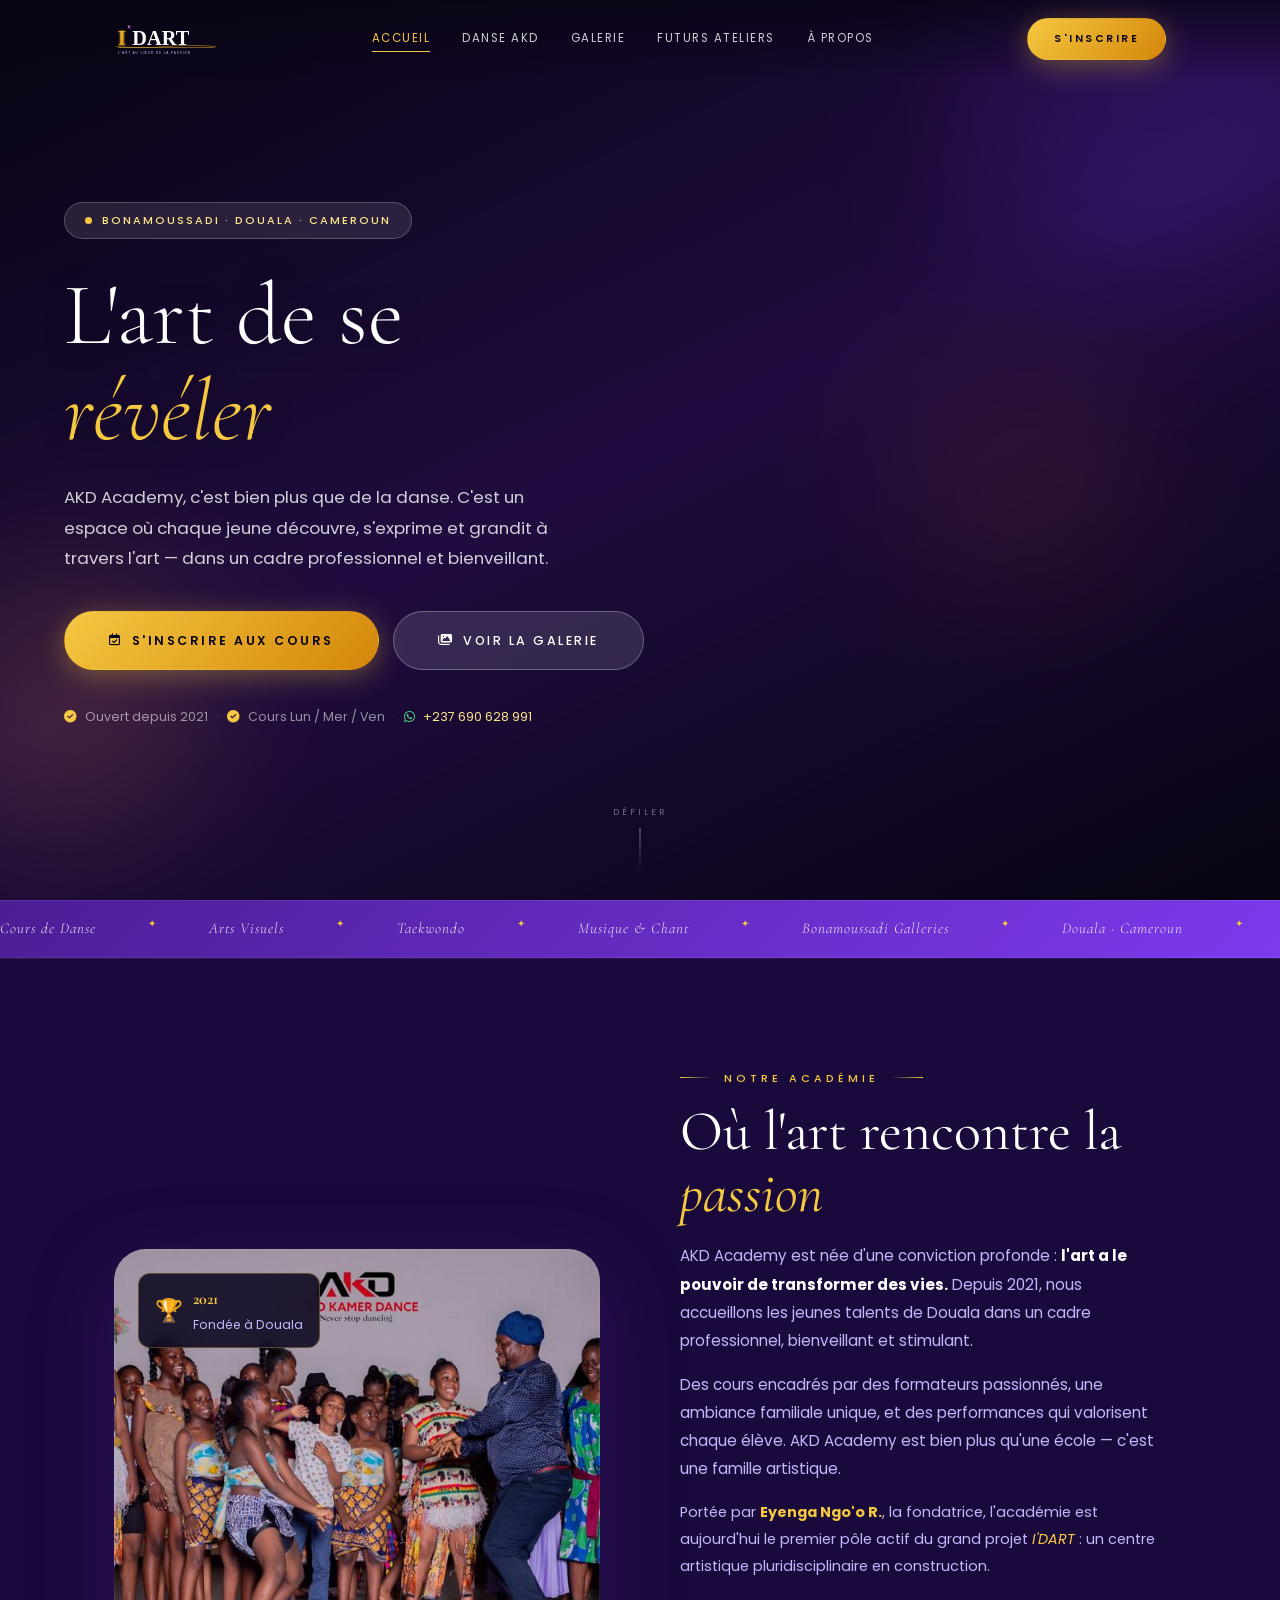
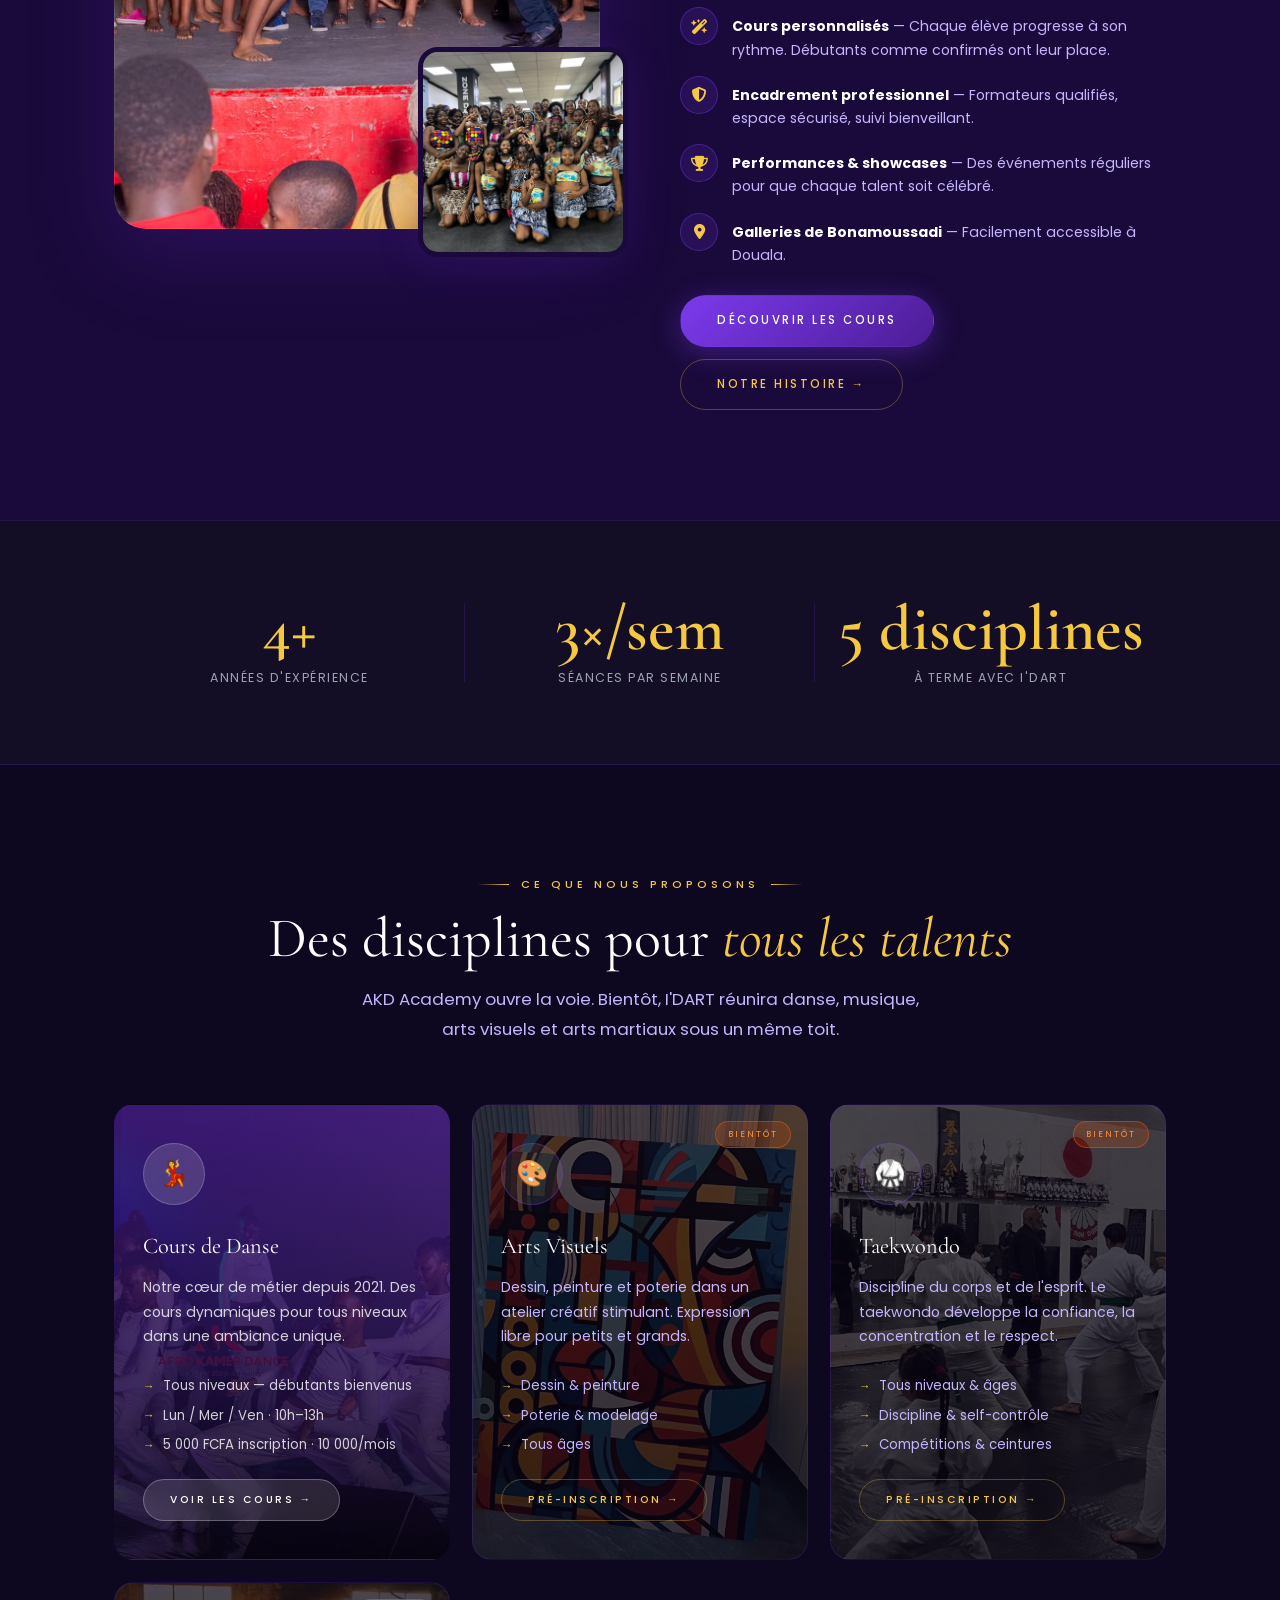
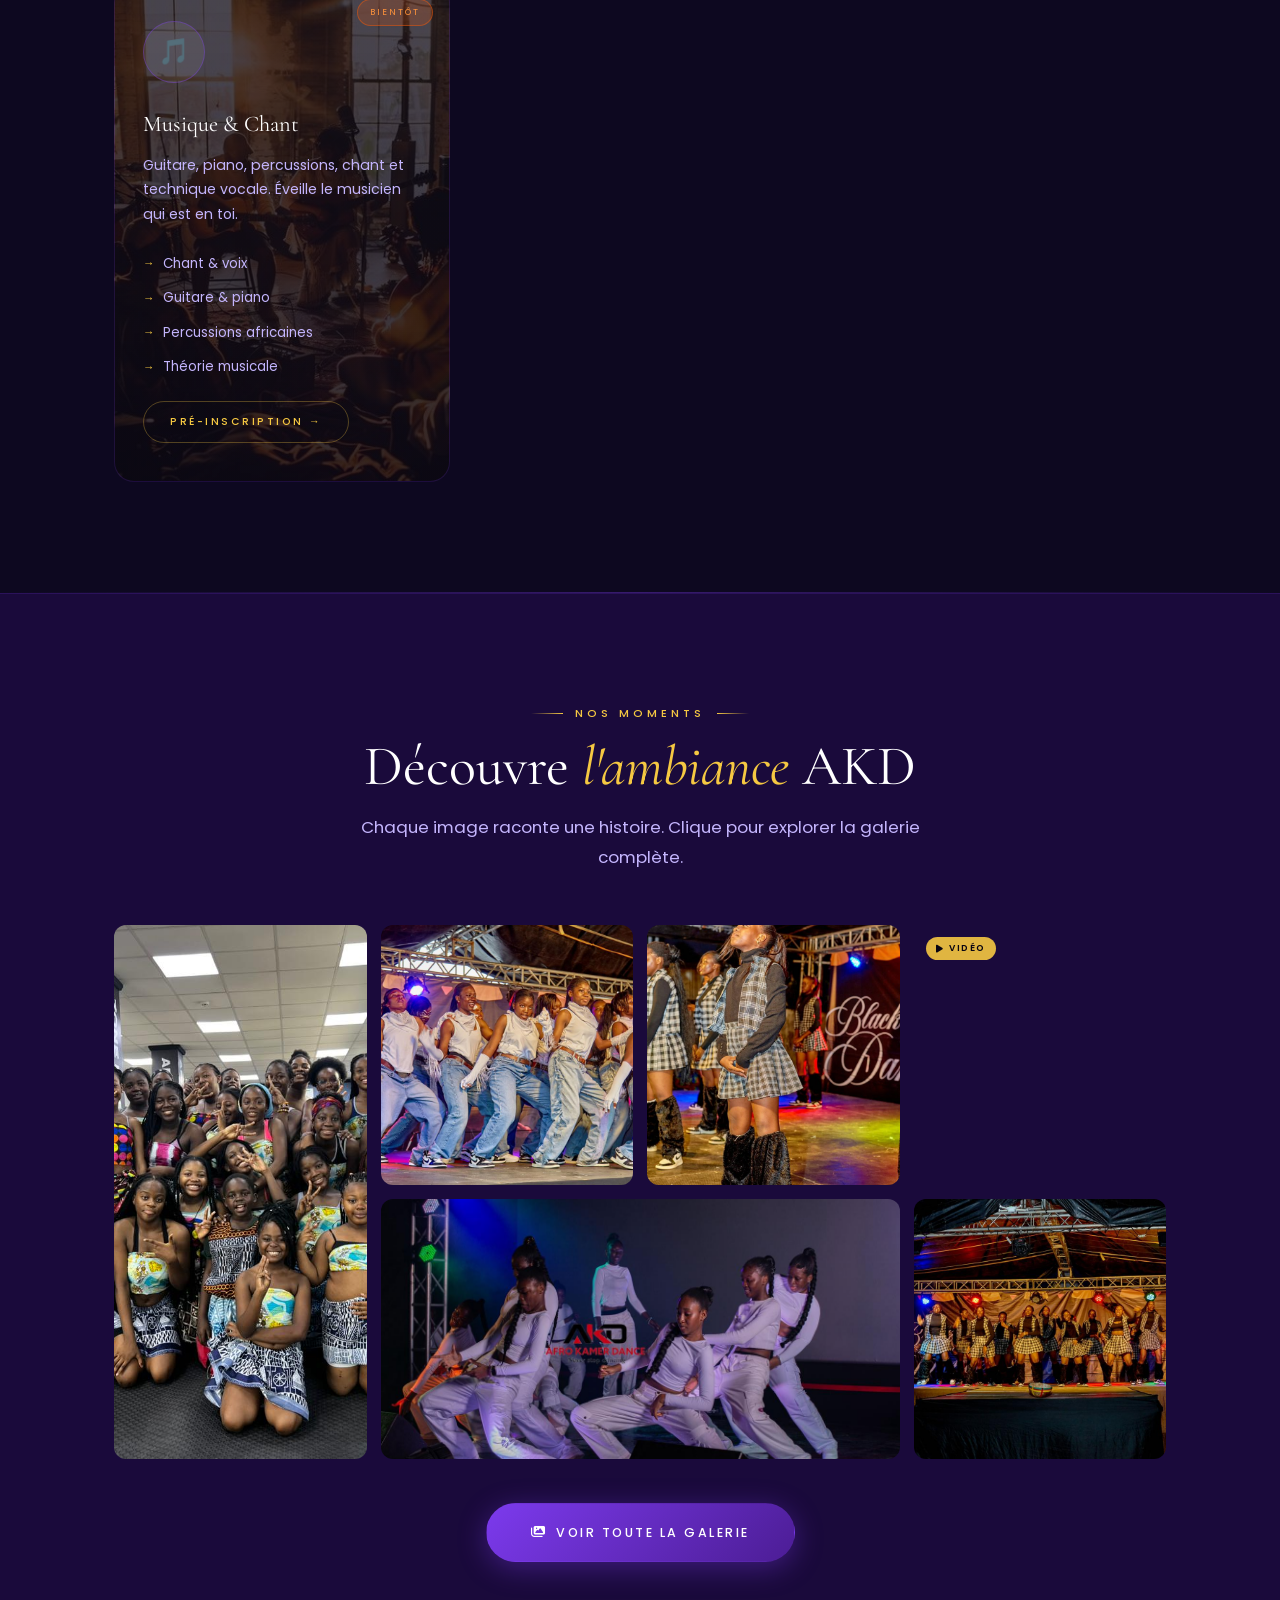
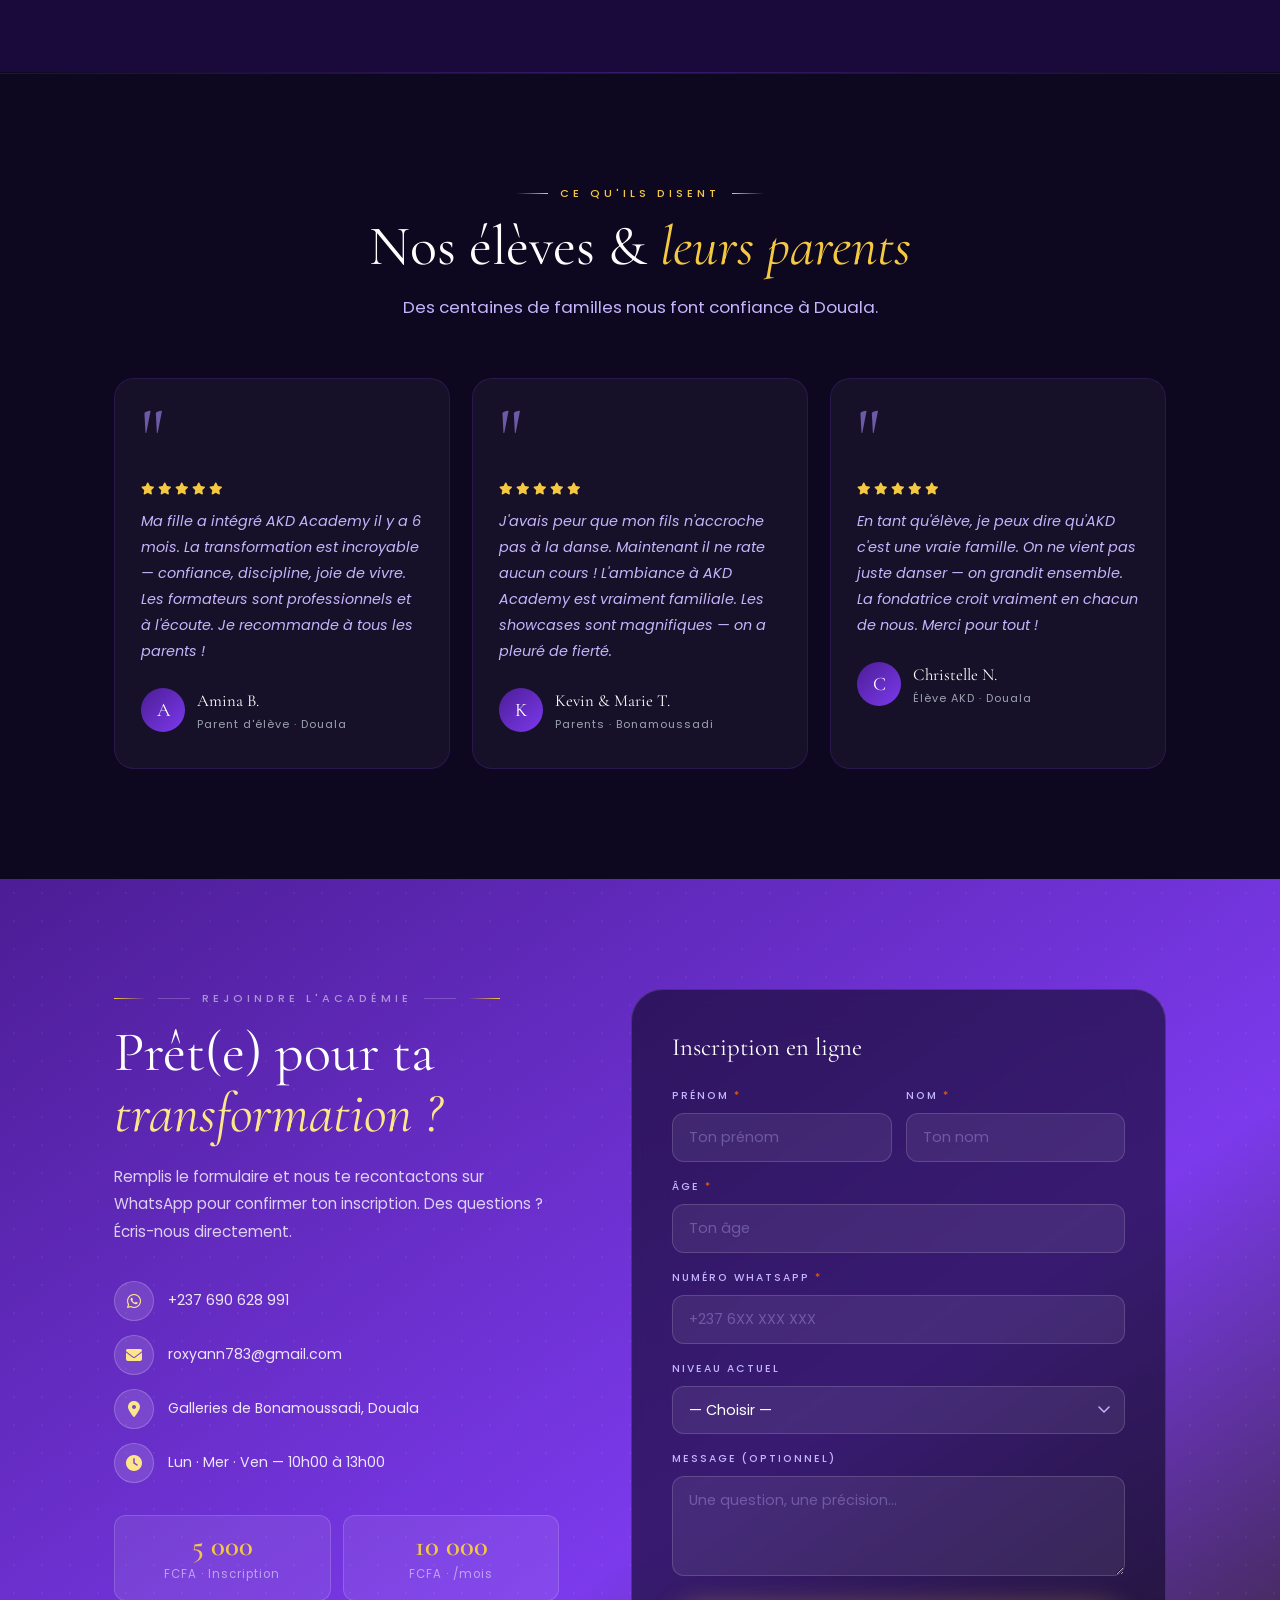
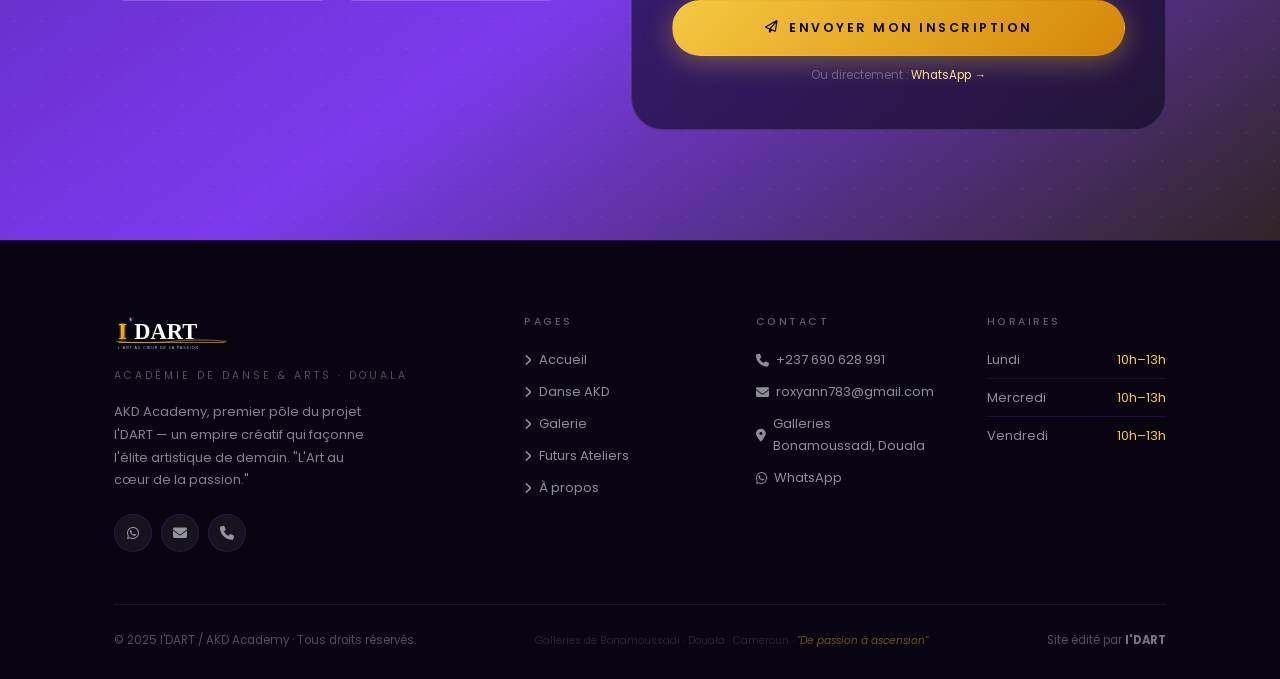
==== commit e0e4edd3: "Update WhatsApp number + populate galerie with real images - Replace old WhatsApp number (657 114 08" ====
--- a/index.html
+++ b/index.html
@@ -1,4 +1,4 @@
-<!DOCTYPE html>
+﻿<!DOCTYPE html>
 <html lang="fr">
 <head>
   <meta charset="UTF-8"/>
@@ -92,7 +92,7 @@
       Cours Lun / Mer / Ven
       <span class="sep">·</span>
       <i class="fa-brands fa-whatsapp" style="color:#4ADE80;"></i>
-      <a href="https://wa.me/237657114088?text=Bonjour%20AKD%20Academy%20!">+237 657 114 088</a>
+      <a href="https://wa.me/237690628991?text=Bonjour%20AKD%20Academy%20!">+237 690 628 991</a>
     </div>
   </div>
 
@@ -435,7 +435,7 @@
         <div class="cta-contacts reveal">
           <div class="cta-contact-row">
             <div class="cta-contact-icon"><i class="fa-brands fa-whatsapp"></i></div>
-            <span><a href="https://wa.me/237657114088?text=Bonjour%20AKD%20Academy%20!">+237 657 114 088</a></span>
+            <span><a href="https://wa.me/237690628991?text=Bonjour%20AKD%20Academy%20!">+237 690 628 991</a></span>
           </div>
           <div class="cta-contact-row">
             <div class="cta-contact-icon"><i class="fa-solid fa-envelope"></i></div>
@@ -519,7 +519,7 @@
             Envoyer mon inscription
           </button>
           <p style="text-align:center; font-size:11.5px; color:rgba(255,255,255,0.3); margin-top:10px;">
-            Ou directement : <a href="https://wa.me/237657114088?text=Bonjour%20!%20Je%20veux%20m'inscrire." style="color:var(--gold-light);">WhatsApp →</a>
+            Ou directement : <a href="https://wa.me/237690628991?text=Bonjour%20!%20Je%20veux%20m'inscrire." style="color:var(--gold-light);">WhatsApp →</a>
           </p>
         </form>
       </div>
@@ -536,9 +536,9 @@
         <div class="footer-tagline">Académie de danse & arts · Douala</div>
         <div class="footer-desc">AKD Academy, premier pôle du projet I'DART — un empire créatif qui façonne l'élite artistique de demain. "L'Art au cœur de la passion."</div>
         <div class="footer-social">
-          <a href="https://wa.me/237657114088" target="_blank" rel="noopener" aria-label="WhatsApp"><i class="fa-brands fa-whatsapp"></i></a>
+          <a href="https://wa.me/237690628991" target="_blank" rel="noopener" aria-label="WhatsApp"><i class="fa-brands fa-whatsapp"></i></a>
           <a href="mailto:roxyann783@gmail.com" aria-label="Email"><i class="fa-solid fa-envelope"></i></a>
-          <a href="tel:+237657114088" aria-label="Téléphone"><i class="fa-solid fa-phone"></i></a>
+          <a href="tel:+237690628991" aria-label="Téléphone"><i class="fa-solid fa-phone"></i></a>
         </div>
       </div>
       <div>
@@ -554,10 +554,10 @@
       <div>
         <div class="footer-col-title">Contact</div>
         <div class="footer-links">
-          <a href="tel:+237657114088"><i class="fa-solid fa-phone"></i> +237 657 114 088</a>
+          <a href="tel:+237690628991"><i class="fa-solid fa-phone"></i> +237 690 628 991</a>
           <a href="mailto:roxyann783@gmail.com"><i class="fa-solid fa-envelope"></i> roxyann783@gmail.com</a>
           <a href="#"><i class="fa-solid fa-location-dot"></i> Galleries Bonamoussadi, Douala</a>
-          <a href="https://wa.me/237657114088" target="_blank" rel="noopener"><i class="fa-brands fa-whatsapp"></i> WhatsApp</a>
+          <a href="https://wa.me/237690628991" target="_blank" rel="noopener"><i class="fa-brands fa-whatsapp"></i> WhatsApp</a>
         </div>
       </div>
       <div>
@@ -589,7 +589,7 @@
   <a href="danse.html#inscription" class="float-bar-book">
     <i class="fa-regular fa-calendar-check"></i> S'inscrire
   </a>
-  <a href="https://wa.me/237657114088?text=Bonjour%20AKD%20Academy%20!" class="float-bar-whatsapp" target="_blank" rel="noopener">
+  <a href="https://wa.me/237690628991?text=Bonjour%20AKD%20Academy%20!" class="float-bar-whatsapp" target="_blank" rel="noopener">
     <i class="fa-brands fa-whatsapp"></i> WhatsApp
   </a>
 </div>
@@ -708,7 +708,7 @@
     document.getElementById('formSuccess').classList.add('show');
   } catch {
     const msg = encodeURIComponent(`Bonjour AKD ! Inscription: ${prenom} ${nom}, ${age} ans, ${whatsapp}`);
-    window.open(`https://wa.me/237657114088?text=${msg}`, '_blank');
+    window.open(`https://wa.me/237690628991?text=${msg}`, '_blank');
     showToast('Redirigé vers WhatsApp.');
   } finally { btn.textContent = 'Envoyer mon inscription'; btn.disabled = false; }
 });
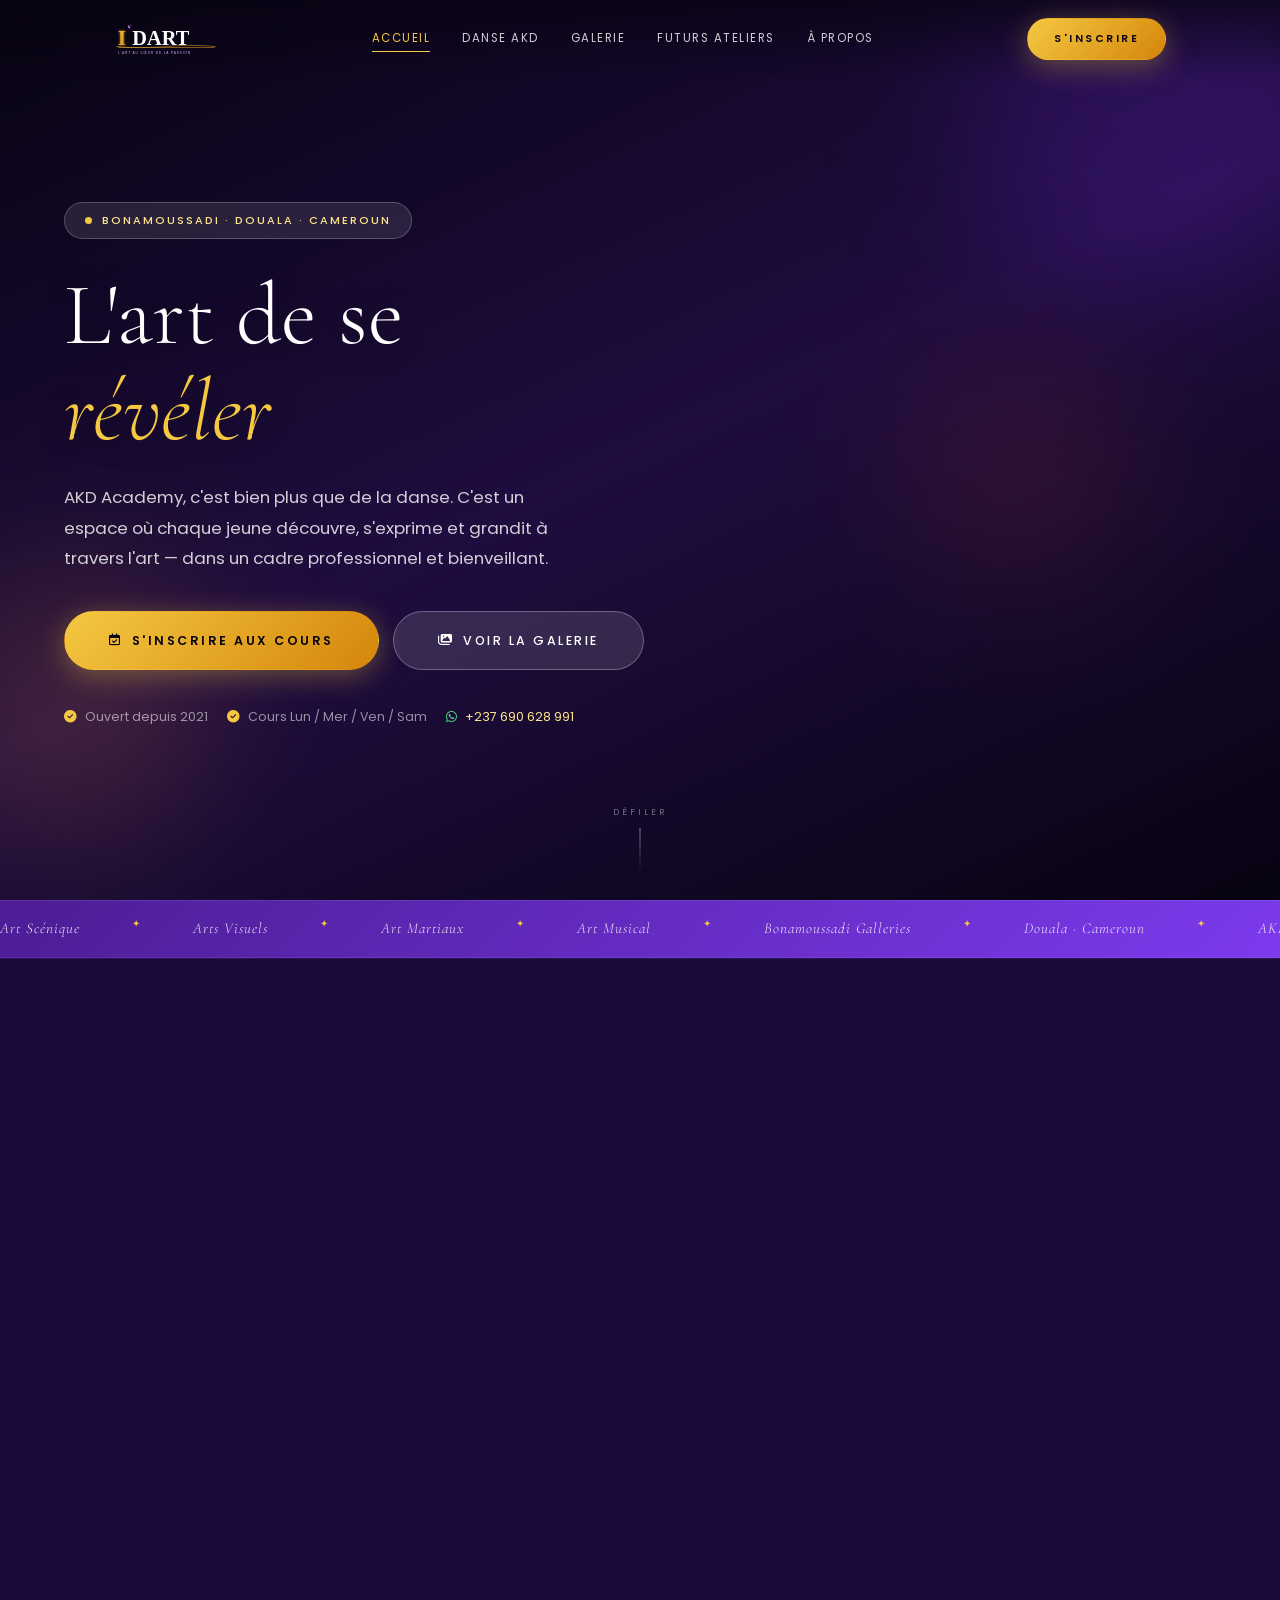
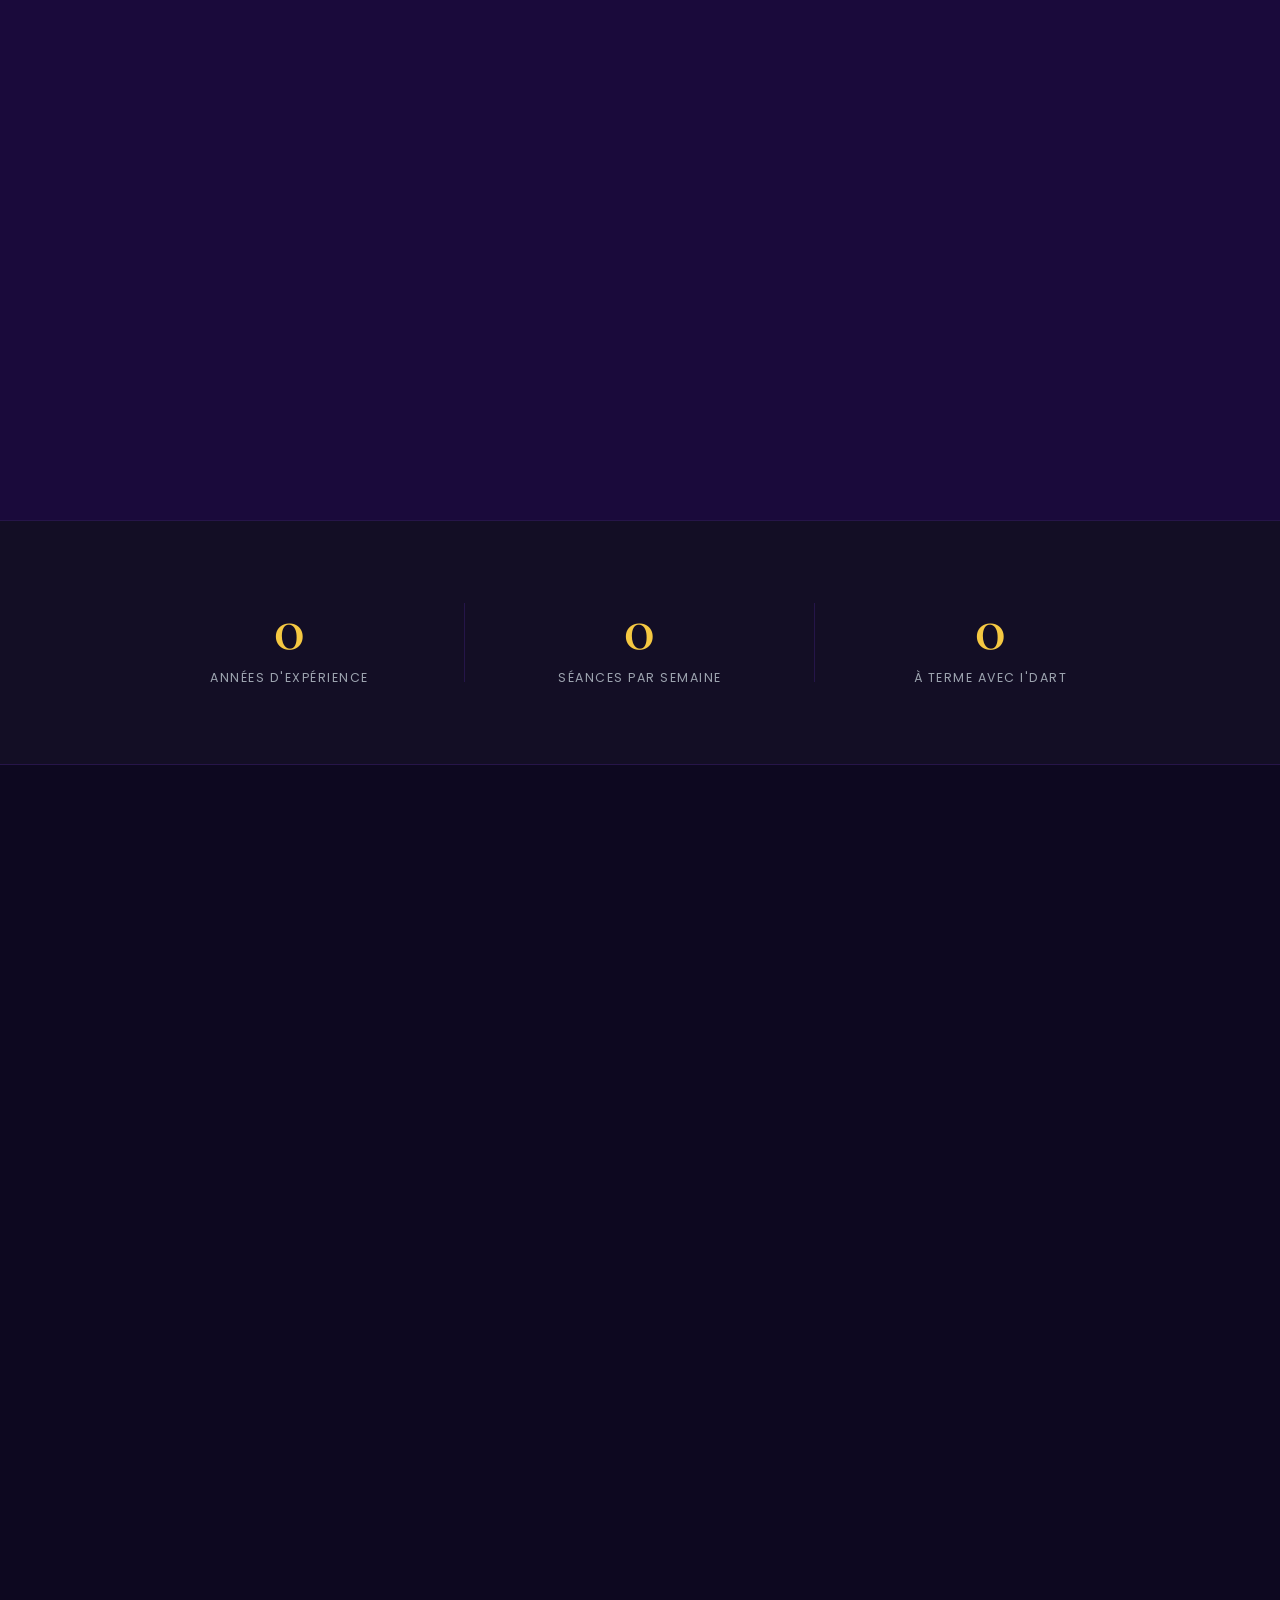
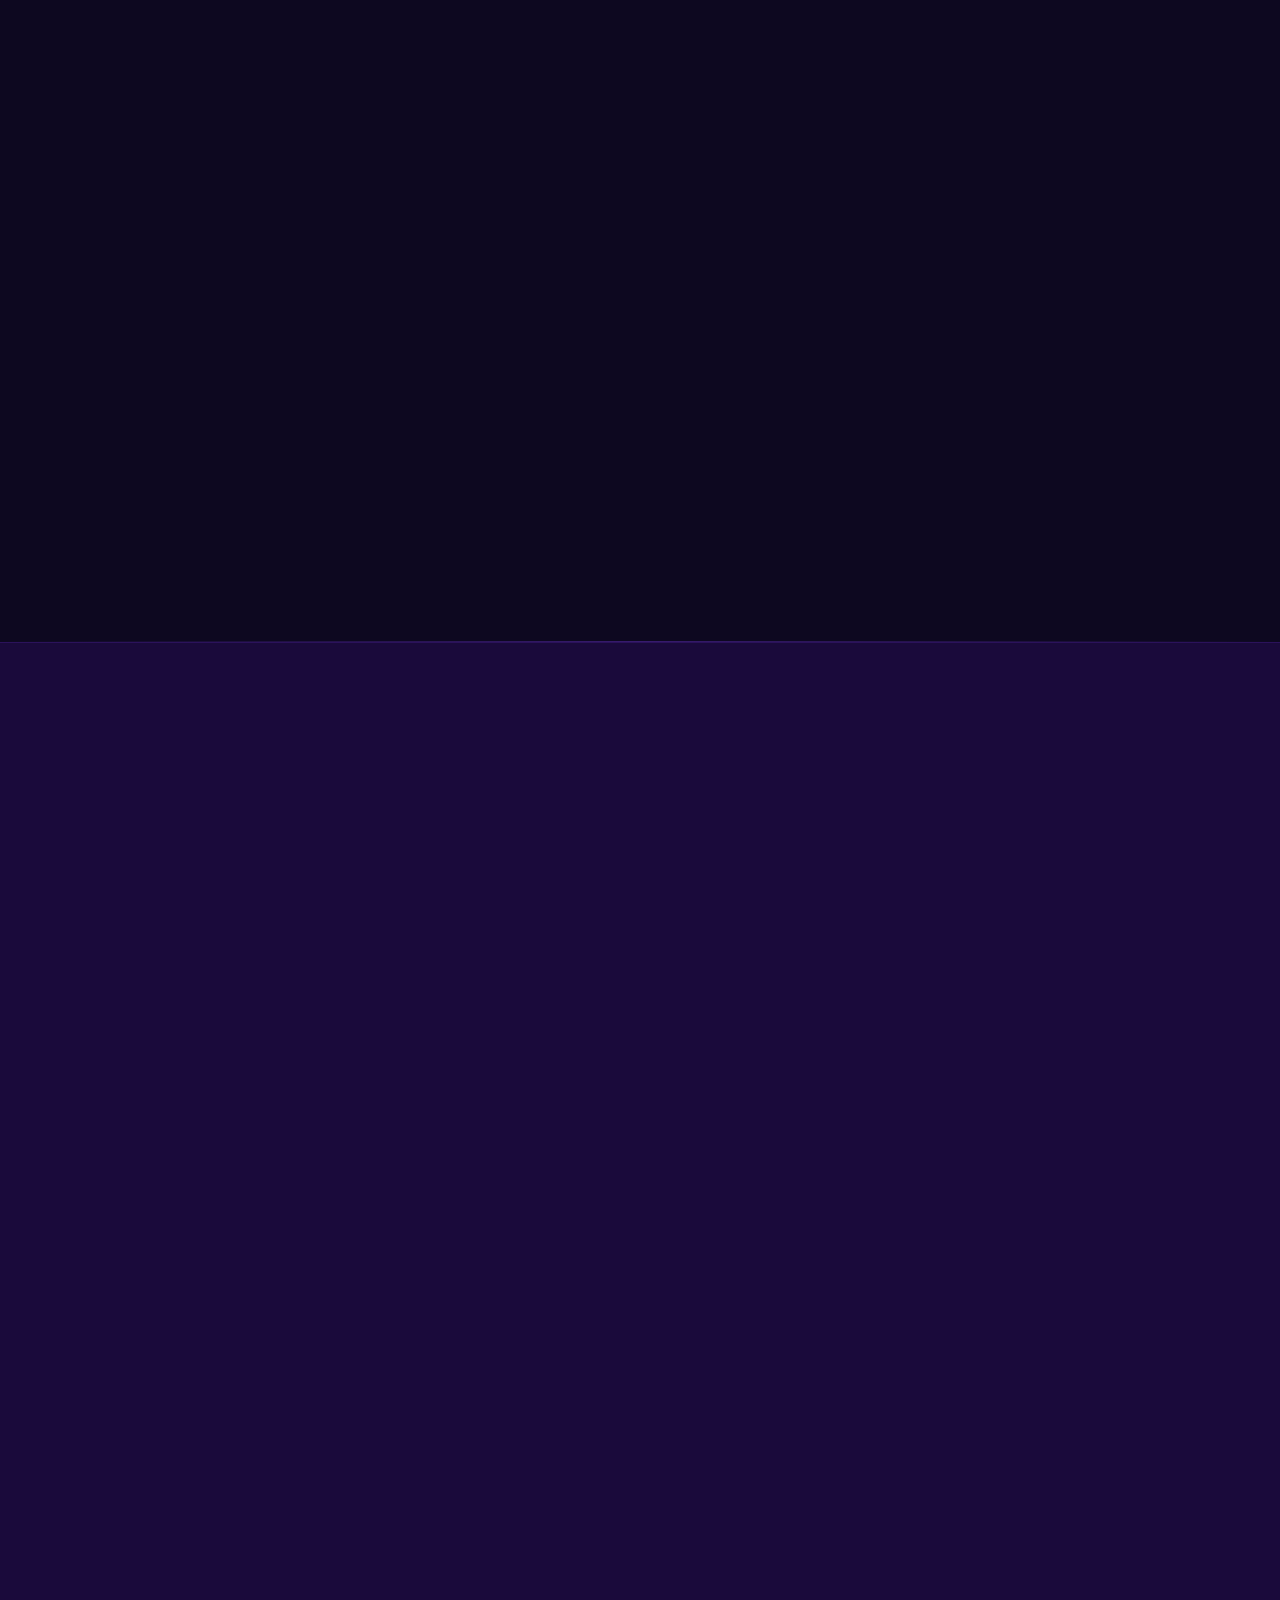
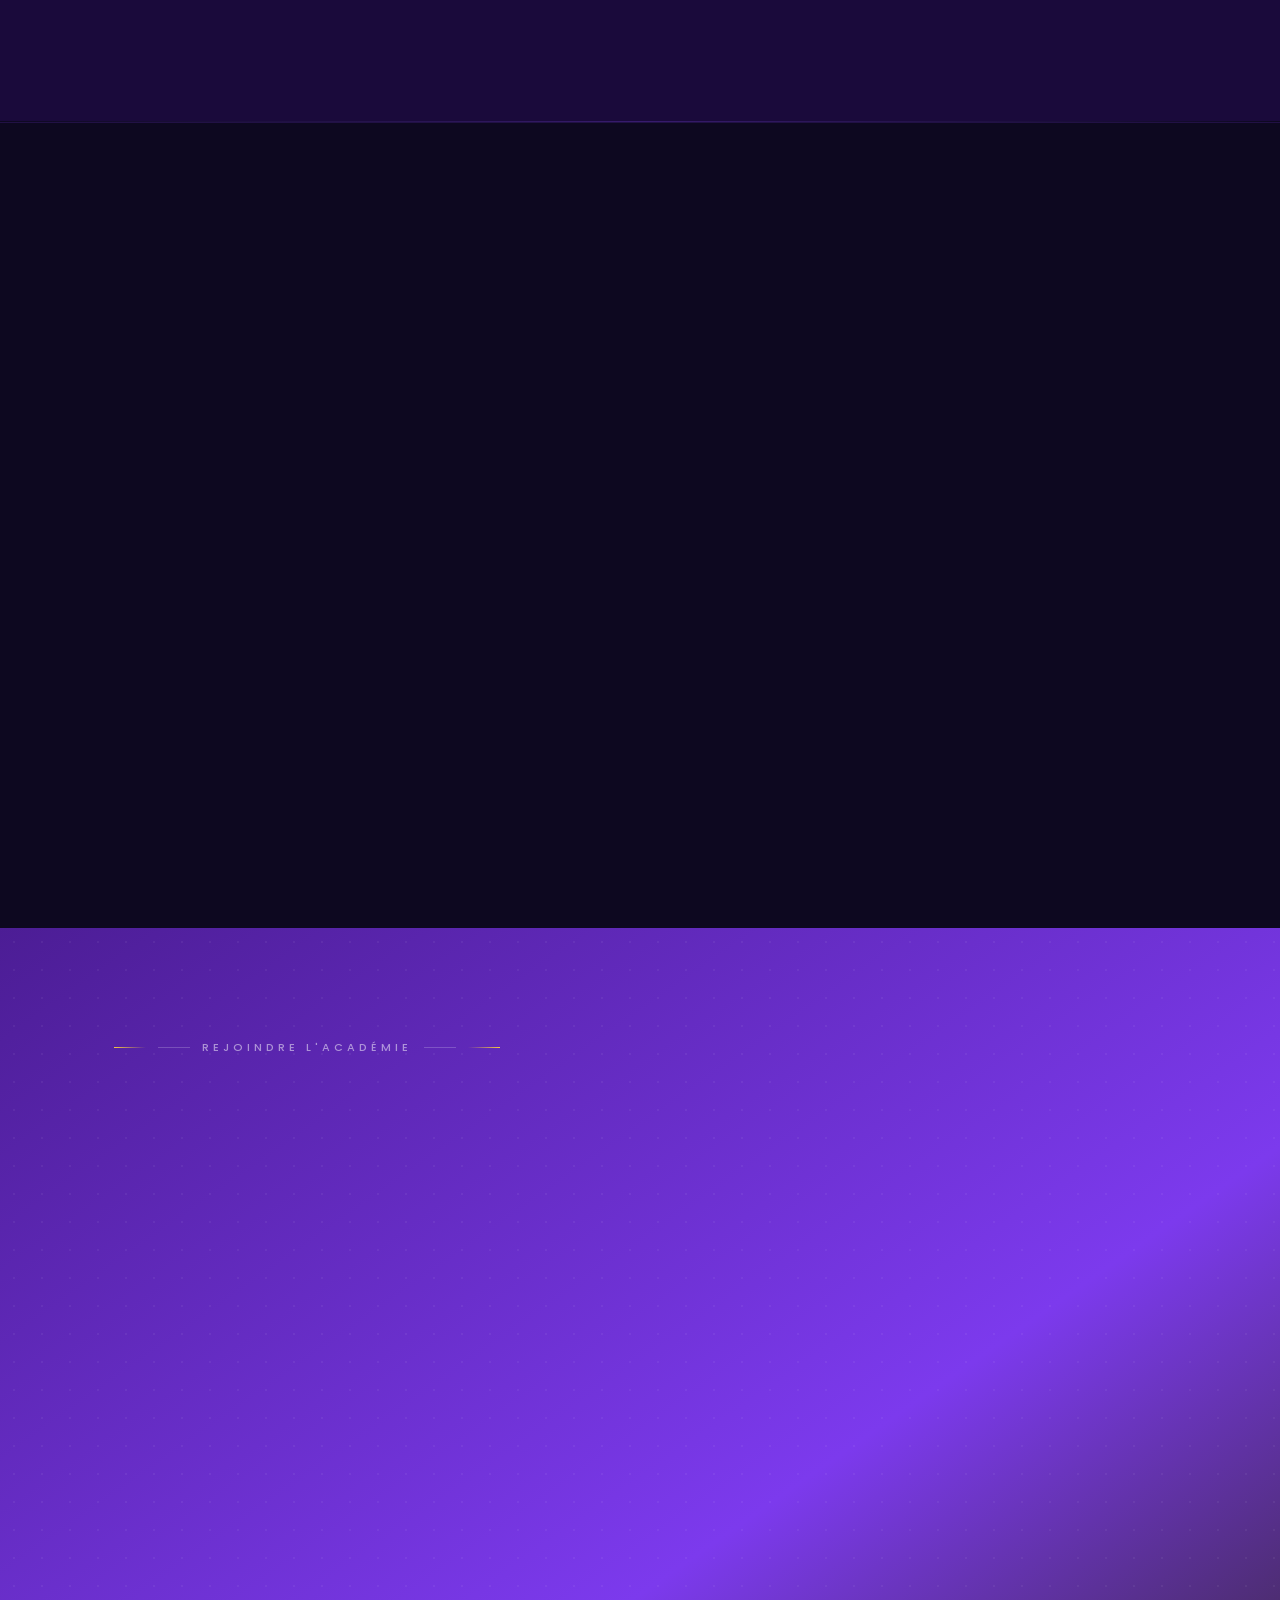
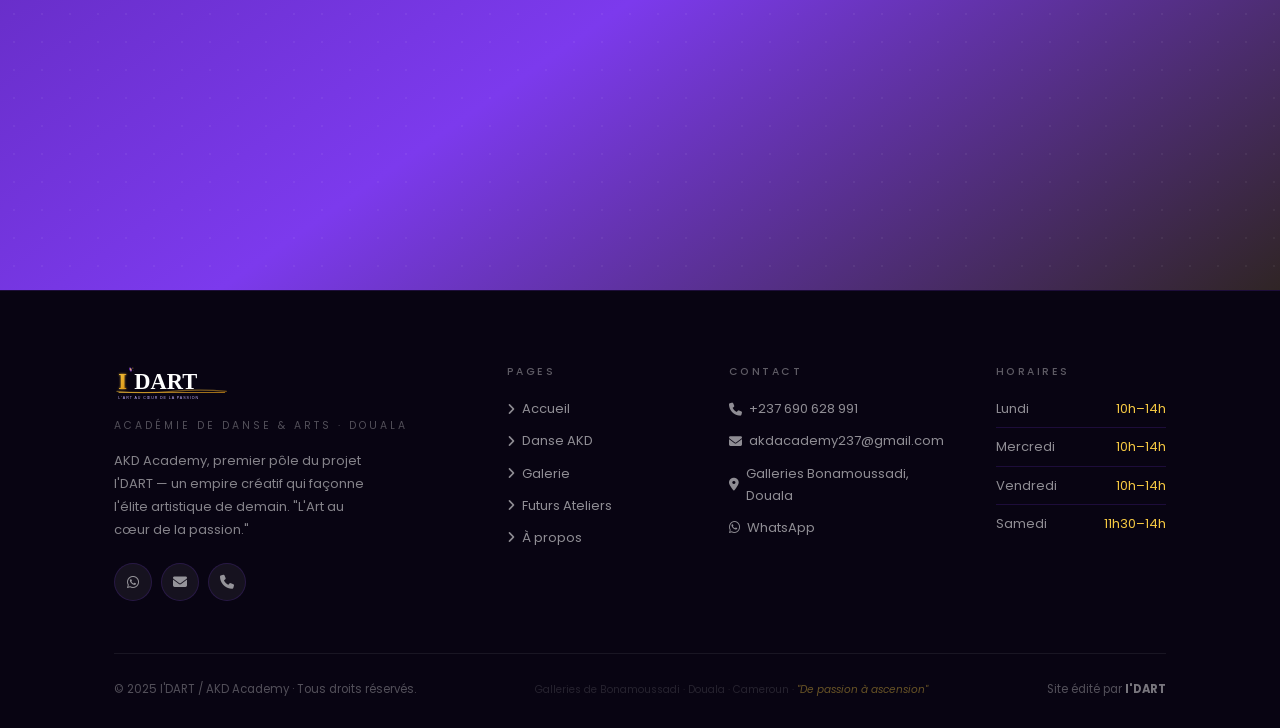
==== commit e74376c7: "Major update: categories, prices, schedule, map, carousel, contacts - Rename disciplines: Art Scéniq" ====
--- a/index.html
+++ b/index.html
@@ -89,10 +89,10 @@
       Ouvert depuis 2021
       <span class="sep">·</span>
       <i class="fa-solid fa-circle-check" style="color:var(--gold);"></i>
-      Cours Lun / Mer / Ven
+      Cours Lun / Mer / Ven / Sam
       <span class="sep">·</span>
       <i class="fa-brands fa-whatsapp" style="color:#4ADE80;"></i>
-      <a href="https://wa.me/237690628991?text=Bonjour%20AKD%20Academy%20!">+237 690 628 991</a>
+      <a href="https://wa.me/message/AVI6Z66JVV3DN1">+237 690 628 991</a>
     </div>
   </div>
 
@@ -102,18 +102,18 @@
 <!-- ══════════════════════ MARQUEE ═══════════════════════════════ -->
 <div class="marquee-strip" aria-hidden="true">
   <div class="marquee-track">
-    <span>Cours de Danse</span><span class="dot">✦</span>
+    <span>Art Scénique</span><span class="dot">✦</span>
     <span>Arts Visuels</span><span class="dot">✦</span>
-    <span>Taekwondo</span><span class="dot">✦</span>
-    <span>Musique & Chant</span><span class="dot">✦</span>
+    <span>Art Martiaux</span><span class="dot">✦</span>
+    <span>Art Musical</span><span class="dot">✦</span>
     <span>Bonamoussadi Galleries</span><span class="dot">✦</span>
     <span>Douala · Cameroun</span><span class="dot">✦</span>
     <span>AKD Academy</span><span class="dot">✦</span>
     <span>I'DART</span><span class="dot">✦</span>
-    <span>Cours de Danse</span><span class="dot">✦</span>
+    <span>Art Scénique</span><span class="dot">✦</span>
     <span>Arts Visuels</span><span class="dot">✦</span>
-    <span>Taekwondo</span><span class="dot">✦</span>
-    <span>Musique & Chant</span><span class="dot">✦</span>
+    <span>Art Martiaux</span><span class="dot">✦</span>
+    <span>Art Musical</span><span class="dot">✦</span>
     <span>Bonamoussadi Galleries</span><span class="dot">✦</span>
     <span>Douala · Cameroun</span><span class="dot">✦</span>
     <span>AKD Academy</span><span class="dot">✦</span>
@@ -199,7 +199,7 @@
         <div class="stat-label">Années d'expérience</div>
       </div>
       <div class="stat-item">
-        <div class="stat-number" data-count="3" data-suffix="×/sem">0</div>
+        <div class="stat-number" data-count="4" data-suffix="×/sem">0</div>
         <div class="stat-label">Séances par semaine</div>
       </div>
       <div class="stat-item">
@@ -220,15 +220,18 @@
     </div>
 
     <div class="disciplines-grid">
-      <!-- Danse — ACTIF -->
-      <div class="disc-card active reveal reveal-d1" style="background: linear-gradient(rgba(76,29,149,0.72), rgba(8,4,18,0.82)), url('img/dance activity.jpeg') center/cover no-repeat;">
+      <!-- Art Scénique — ACTIF -->
+      <div class="disc-card active reveal reveal-d1"
+           data-overlay="rgba(76,29,149,0.72), rgba(8,4,18,0.82)"
+           data-slides='["img/dance activity.jpeg","img/dance activity1.jpeg","img/dance activity2.jpeg"]'
+           style="background: linear-gradient(rgba(76,29,149,0.72), rgba(8,4,18,0.82)), url(&quot;img/dance activity.jpeg&quot;) center/cover no-repeat;">
         <div class="disc-icon">💃</div>
-        <div class="disc-name">Cours de Danse</div>
-        <div class="disc-desc">Notre cœur de métier depuis 2021. Des cours dynamiques pour tous niveaux dans une ambiance unique.</div>
+        <div class="disc-name">Art Scénique</div>
+        <div class="disc-desc">Notre cœur de métier depuis 2021. Des cours de danse dynamiques pour tous niveaux dans une ambiance unique et bienveillante.</div>
         <ul class="disc-features">
           <li>Tous niveaux — débutants bienvenus</li>
-          <li>Lun / Mer / Ven · 10h–13h</li>
-          <li>5 000 FCFA inscription · 10 000/mois</li>
+          <li>Lun / Mer / Ven / Sam · 10h–14h</li>
+          <li>5 000 FCFA inscription · 20 000/mois</li>
         </ul>
         <div style="margin-top:22px;">
           <a href="danse.html" class="btn btn-glass btn-sm">Voir les cours →</a>
@@ -236,14 +239,17 @@
       </div>
 
       <!-- Arts Visuels — BIENTÔT -->
-      <div class="disc-card reveal reveal-d2" style="background: linear-gradient(rgba(8,4,18,0.72), rgba(8,4,18,0.82)), url('img/peinture.avif') center/cover no-repeat;">
+      <div class="disc-card reveal reveal-d2"
+           data-overlay="rgba(8,4,18,0.70), rgba(8,4,18,0.84)"
+           data-slides='["img/peinture.avif","img/poterie.jpg","img/dessin.jpg"]'
+           style="background: linear-gradient(rgba(8,4,18,0.70), rgba(8,4,18,0.84)), url(&quot;img/peinture.avif&quot;) center/cover no-repeat;">
         <span class="disc-badge">Bientôt</span>
         <div class="disc-icon">🎨</div>
         <div class="disc-name">Arts Visuels</div>
-        <div class="disc-desc">Dessin, peinture et poterie dans un atelier créatif stimulant. Expression libre pour petits et grands.</div>
+        <div class="disc-desc">Dessin, peinture et poterie dans un atelier créatif stimulant. Expression artistique libre pour petits et grands.</div>
         <ul class="disc-features">
-          <li>Dessin & peinture</li>
-          <li>Poterie & modelage</li>
+          <li>Dessin &amp; peinture</li>
+          <li>Poterie &amp; modelage</li>
           <li>Tous âges</li>
         </ul>
         <div style="margin-top:22px;">
@@ -251,31 +257,37 @@
         </div>
       </div>
 
-      <!-- Taekwondo — BIENTÔT -->
-      <div class="disc-card reveal reveal-d3" style="background: linear-gradient(rgba(8,4,18,0.72), rgba(8,4,18,0.82)), url('img/taekwendo.jpeg') center/cover no-repeat;">
+      <!-- Art Martiaux — BIENTÔT -->
+      <div class="disc-card reveal reveal-d3"
+           data-overlay="rgba(8,4,18,0.70), rgba(8,4,18,0.84)"
+           data-slides='["img/taekwendo.jpeg","img/photoTradionalGroupe.jpeg","img/entrainementTraditional.jpeg"]'
+           style="background: linear-gradient(rgba(8,4,18,0.70), rgba(8,4,18,0.84)), url(&quot;img/taekwendo.jpeg&quot;) center/cover no-repeat;">
         <span class="disc-badge">Bientôt</span>
         <div class="disc-icon">🥋</div>
-        <div class="disc-name">Taekwondo</div>
-        <div class="disc-desc">Discipline du corps et de l'esprit. Le taekwondo développe la confiance, la concentration et le respect.</div>
+        <div class="disc-name">Art Martiaux</div>
+        <div class="disc-desc">Discipline du corps et de l'esprit. Le taekwondo développe la confiance en soi, la concentration et le respect.</div>
         <ul class="disc-features">
-          <li>Tous niveaux & âges</li>
-          <li>Discipline & self-contrôle</li>
-          <li>Compétitions & ceintures</li>
+          <li>Tous niveaux &amp; âges</li>
+          <li>Discipline &amp; self-contrôle</li>
+          <li>Compétitions &amp; ceintures</li>
         </ul>
         <div style="margin-top:22px;">
           <a href="ateliers.html" class="btn btn-outline-gold btn-sm">Pré-inscription →</a>
         </div>
       </div>
 
-      <!-- Musique — BIENTÔT -->
-      <div class="disc-card reveal reveal-d4" style="background: linear-gradient(rgba(8,4,18,0.72), rgba(8,4,18,0.82)), url('img/Musique.jpg') center/cover no-repeat;">
+      <!-- Art Musical — BIENTÔT -->
+      <div class="disc-card reveal reveal-d4"
+           data-overlay="rgba(8,4,18,0.70), rgba(8,4,18,0.84)"
+           data-slides='["img/Musique.jpg","img/chanelle.jpeg","img/finDeSeance.jpeg"]'
+           style="background: linear-gradient(rgba(8,4,18,0.70), rgba(8,4,18,0.84)), url(&quot;img/Musique.jpg&quot;) center/cover no-repeat;">
         <span class="disc-badge">Bientôt</span>
         <div class="disc-icon">🎵</div>
-        <div class="disc-name">Musique & Chant</div>
-        <div class="disc-desc">Guitare, piano, percussions, chant et technique vocale. Éveille le musicien qui est en toi.</div>
+        <div class="disc-name">Art Musical</div>
+        <div class="disc-desc">Chant, guitare, piano et percussions africaines. Éveille le musicien qui est en toi avec des cours adaptés à chaque niveau.</div>
         <ul class="disc-features" style="columns: 2; gap: 12px;">
-          <li>Chant & voix</li>
-          <li>Guitare & piano</li>
+          <li>Chant &amp; voix</li>
+          <li>Guitare &amp; piano</li>
           <li>Percussions africaines</li>
           <li>Théorie musicale</li>
         </ul>
@@ -374,7 +386,7 @@
         <div class="testi-stars">
           <i class="fa-solid fa-star"></i><i class="fa-solid fa-star"></i><i class="fa-solid fa-star"></i><i class="fa-solid fa-star"></i><i class="fa-solid fa-star"></i>
         </div>
-        <p class="testi-text">Ma fille a intégré AKD Academy il y a 6 mois. La transformation est incroyable — confiance, discipline, joie de vivre. Les formateurs sont professionnels et à l'écoute. Je recommande à tous les parents !</p>
+        <p class="testi-text">Ma fille a intégré AKD Academy l'année dernière. La transformation est incroyable — confiance, discipline, joie de vivre. Les formateurs sont professionnels et à l'écoute. Je recommande à tous les parents !</p>
         <div class="testi-author">
           <div class="testi-avatar">A</div>
           <div>
@@ -435,11 +447,11 @@
         <div class="cta-contacts reveal">
           <div class="cta-contact-row">
             <div class="cta-contact-icon"><i class="fa-brands fa-whatsapp"></i></div>
-            <span><a href="https://wa.me/237690628991?text=Bonjour%20AKD%20Academy%20!">+237 690 628 991</a></span>
+            <span><a href="https://wa.me/message/AVI6Z66JVV3DN1">+237 690 628 991</a></span>
           </div>
           <div class="cta-contact-row">
             <div class="cta-contact-icon"><i class="fa-solid fa-envelope"></i></div>
-            <span><a href="mailto:roxyann783@gmail.com">roxyann783@gmail.com</a></span>
+            <span><a href="mailto:akdacademy237@gmail.com">akdacademy237@gmail.com</a></span>
           </div>
           <div class="cta-contact-row">
             <div class="cta-contact-icon"><i class="fa-solid fa-location-dot"></i></div>
@@ -447,7 +459,7 @@
           </div>
           <div class="cta-contact-row">
             <div class="cta-contact-icon"><i class="fa-solid fa-clock"></i></div>
-            <span>Lun · Mer · Ven — 10h00 à 13h00</span>
+            <span>Lun · Mer · Ven · Sam — 10h00 à 14h00</span>
           </div>
         </div>
 
@@ -458,7 +470,7 @@
             <div style="font-size:0.72rem; color:rgba(255,255,255,0.5); margin-top:4px; letter-spacing:1px;">FCFA · Inscription</div>
           </div>
           <div style="background:rgba(255,255,255,0.08); border:1px solid rgba(255,255,255,0.15); border-radius:var(--r); padding:16px; text-align:center;">
-            <div style="font-family:var(--font-display); font-size:1.8rem; color:var(--gold); font-weight:600; line-height:1;">10 000</div>
+            <div style="font-family:var(--font-display); font-size:1.8rem; color:var(--gold); font-weight:600; line-height:1;">20 000</div>
             <div style="font-size:0.72rem; color:rgba(255,255,255,0.5); margin-top:4px; letter-spacing:1px;">FCFA · /mois</div>
           </div>
         </div>
@@ -519,7 +531,7 @@
             Envoyer mon inscription
           </button>
           <p style="text-align:center; font-size:11.5px; color:rgba(255,255,255,0.3); margin-top:10px;">
-            Ou directement : <a href="https://wa.me/237690628991?text=Bonjour%20!%20Je%20veux%20m'inscrire." style="color:var(--gold-light);">WhatsApp →</a>
+            Ou directement : <a href="https://wa.me/message/AVI6Z66JVV3DN1" style="color:var(--gold-light);">WhatsApp →</a>
           </p>
         </form>
       </div>
@@ -536,8 +548,8 @@
         <div class="footer-tagline">Académie de danse & arts · Douala</div>
         <div class="footer-desc">AKD Academy, premier pôle du projet I'DART — un empire créatif qui façonne l'élite artistique de demain. "L'Art au cœur de la passion."</div>
         <div class="footer-social">
-          <a href="https://wa.me/237690628991" target="_blank" rel="noopener" aria-label="WhatsApp"><i class="fa-brands fa-whatsapp"></i></a>
-          <a href="mailto:roxyann783@gmail.com" aria-label="Email"><i class="fa-solid fa-envelope"></i></a>
+          <a href="https://wa.me/message/AVI6Z66JVV3DN1" target="_blank" rel="noopener" aria-label="WhatsApp"><i class="fa-brands fa-whatsapp"></i></a>
+          <a href="mailto:akdacademy237@gmail.com" aria-label="Email"><i class="fa-solid fa-envelope"></i></a>
           <a href="tel:+237690628991" aria-label="Téléphone"><i class="fa-solid fa-phone"></i></a>
         </div>
       </div>
@@ -555,22 +567,25 @@
         <div class="footer-col-title">Contact</div>
         <div class="footer-links">
           <a href="tel:+237690628991"><i class="fa-solid fa-phone"></i> +237 690 628 991</a>
-          <a href="mailto:roxyann783@gmail.com"><i class="fa-solid fa-envelope"></i> roxyann783@gmail.com</a>
+          <a href="mailto:akdacademy237@gmail.com"><i class="fa-solid fa-envelope"></i> akdacademy237@gmail.com</a>
           <a href="#"><i class="fa-solid fa-location-dot"></i> Galleries Bonamoussadi, Douala</a>
-          <a href="https://wa.me/237690628991" target="_blank" rel="noopener"><i class="fa-brands fa-whatsapp"></i> WhatsApp</a>
+          <a href="https://wa.me/message/AVI6Z66JVV3DN1" target="_blank" rel="noopener"><i class="fa-brands fa-whatsapp"></i> WhatsApp</a>
         </div>
       </div>
       <div>
         <div class="footer-col-title">Horaires</div>
         <div style="display:flex; flex-direction:column; gap:8px; margin-top:4px;">
           <div style="display:flex; justify-content:space-between; font-size:13px; color:rgba(255,255,255,0.55); border-bottom:1px solid var(--border); padding-bottom:7px;">
-            <span>Lundi</span><span style="color:var(--gold);">10h–13h</span>
+            <span>Lundi</span><span style="color:var(--gold);">10h–14h</span>
           </div>
           <div style="display:flex; justify-content:space-between; font-size:13px; color:rgba(255,255,255,0.55); border-bottom:1px solid var(--border); padding-bottom:7px;">
-            <span>Mercredi</span><span style="color:var(--gold);">10h–13h</span>
+            <span>Mercredi</span><span style="color:var(--gold);">10h–14h</span>
+          </div>
+          <div style="display:flex; justify-content:space-between; font-size:13px; color:rgba(255,255,255,0.55); border-bottom:1px solid var(--border); padding-bottom:7px;">
+            <span>Vendredi</span><span style="color:var(--gold);">10h–14h</span>
           </div>
           <div style="display:flex; justify-content:space-between; font-size:13px; color:rgba(255,255,255,0.55);">
-            <span>Vendredi</span><span style="color:var(--gold);">10h–13h</span>
+            <span>Samedi</span><span style="color:var(--gold);">11h30–14h</span>
           </div>
         </div>
       </div>
@@ -589,7 +604,7 @@
   <a href="danse.html#inscription" class="float-bar-book">
     <i class="fa-regular fa-calendar-check"></i> S'inscrire
   </a>
-  <a href="https://wa.me/237690628991?text=Bonjour%20AKD%20Academy%20!" class="float-bar-whatsapp" target="_blank" rel="noopener">
+  <a href="https://wa.me/message/AVI6Z66JVV3DN1" class="float-bar-whatsapp" target="_blank" rel="noopener">
     <i class="fa-brands fa-whatsapp"></i> WhatsApp
   </a>
 </div>
@@ -708,7 +723,7 @@
     document.getElementById('formSuccess').classList.add('show');
   } catch {
     const msg = encodeURIComponent(`Bonjour AKD ! Inscription: ${prenom} ${nom}, ${age} ans, ${whatsapp}`);
-    window.open(`https://wa.me/237690628991?text=${msg}`, '_blank');
+    window.open(`https://wa.me/message/AVI6Z66JVV3DN1
     showToast('Redirigé vers WhatsApp.');
   } finally { btn.textContent = 'Envoyer mon inscription'; btn.disabled = false; }
 });
@@ -760,6 +775,22 @@
   })();
 })();
 
+// ── DISC-CARD BACKGROUND CAROUSEL ───────────────────────
+(function() {
+  document.querySelectorAll('.disc-card[data-slides]').forEach(card => {
+    let slides;
+    try { slides = JSON.parse(card.dataset.slides); } catch(e) { return; }
+    if (!slides || slides.length < 2) return;
+    const ov = card.dataset.overlay || 'rgba(8,4,18,0.72), rgba(8,4,18,0.85)';
+    let idx = 0;
+    const upd = () => {
+      card.style.background = `linear-gradient(${ov}), url("${slides[idx]}") center/cover no-repeat`;
+    };
+    upd();
+    setInterval(() => { idx = (idx + 1) % slides.length; upd(); }, 1000);
+  });
+})();
+
 // ── GALLERY 3D TILT ──────────────────────────────────────
 (function() {
   if (window.matchMedia('(hover:none)').matches) return;
@@ -776,3 +807,6 @@
 </script>
 </body>
 </html>
+
+
+
--- a/style.css
+++ b/style.css
@@ -1526,12 +1526,18 @@
   align-items: flex-start;
 }
 .founder-avatar {
-  width: 64px; height: 64px;
+  width: 130px; height: 130px;
   border-radius: 50%;
-  background: linear-gradient(135deg, var(--purple-light), var(--gold));
-  display: flex; align-items: center; justify-content: center;
-  font-size: 1.8rem;
+  border: 3px solid var(--gold);
+  box-shadow: 0 0 0 6px rgba(245,200,66,0.15), var(--shadow-deep);
+  overflow: hidden;
   flex-shrink: 0;
+}
+.founder-avatar img {
+  width: 100%; height: 100%;
+  object-fit: cover;
+  object-position: center top;
+  display: block;
 }
 @media (max-width: 520px) {
   .founder-inner { flex-direction: column; align-items: flex-start; }
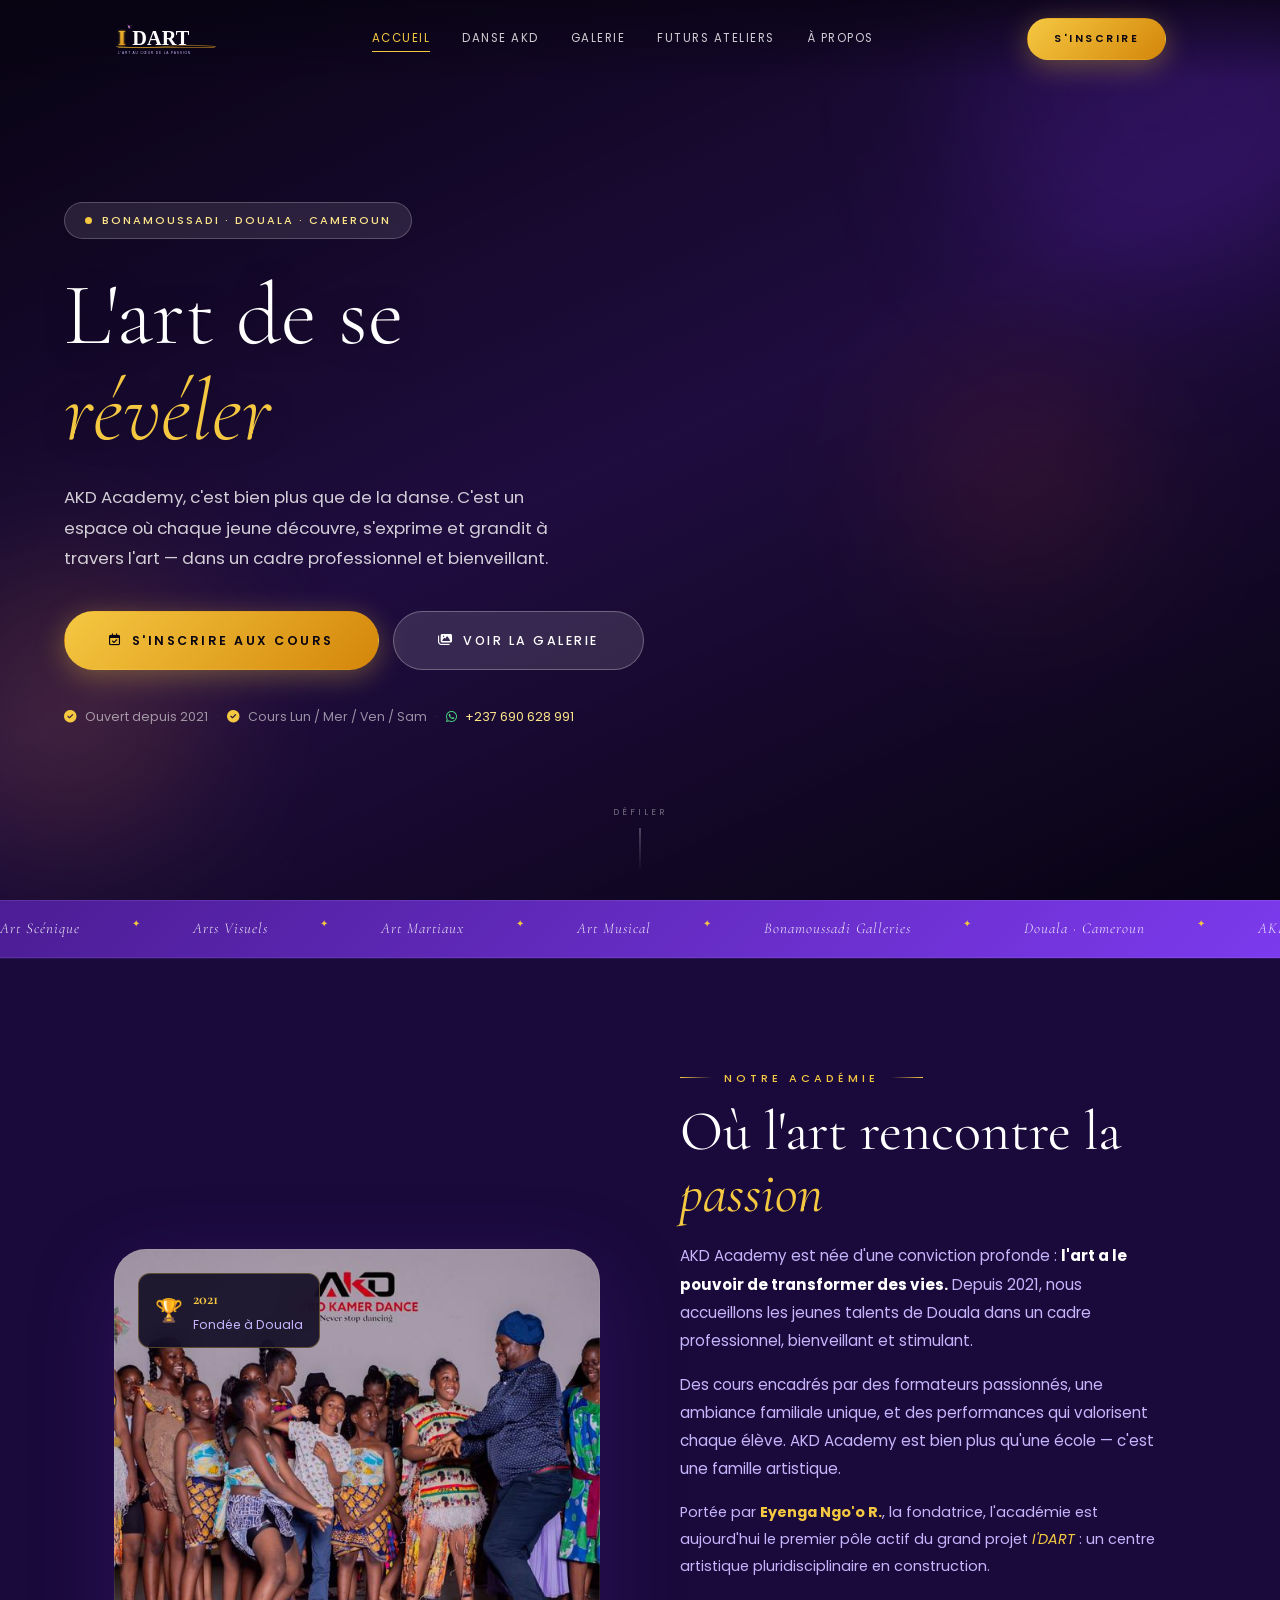
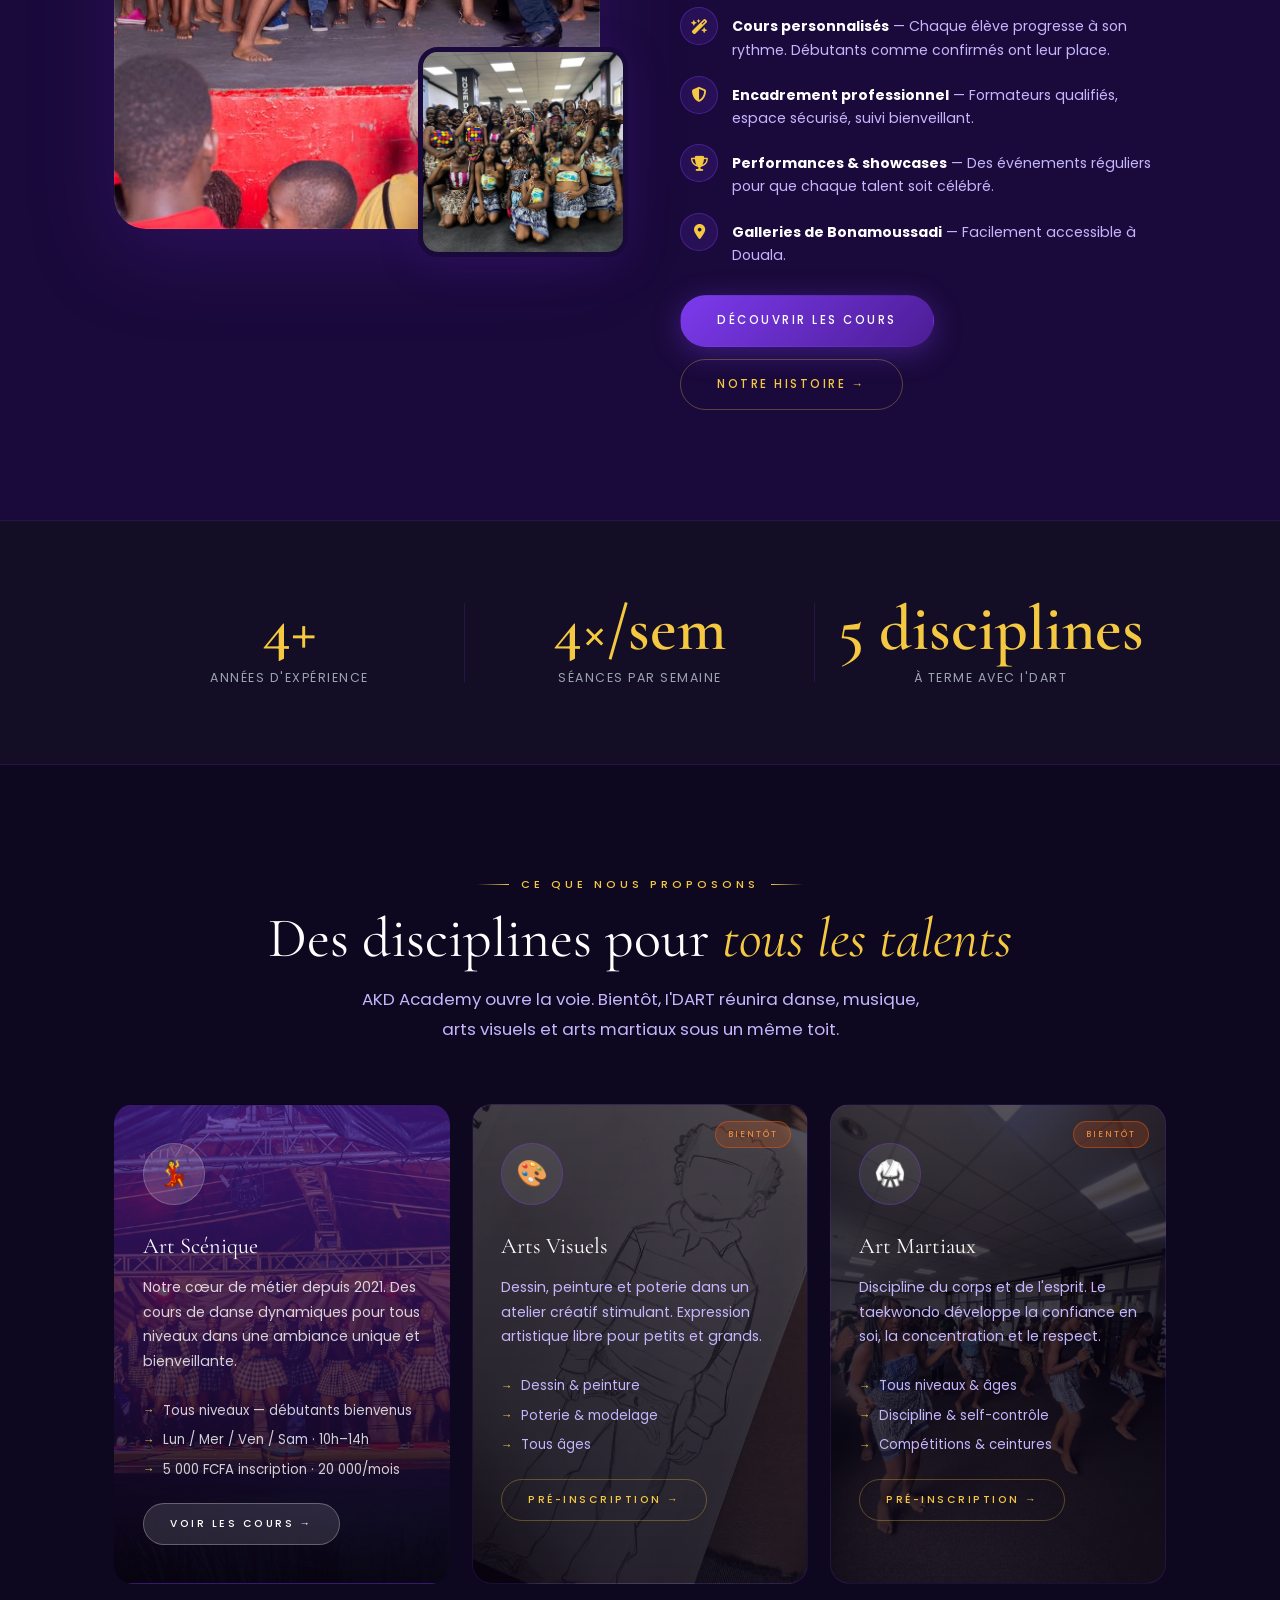
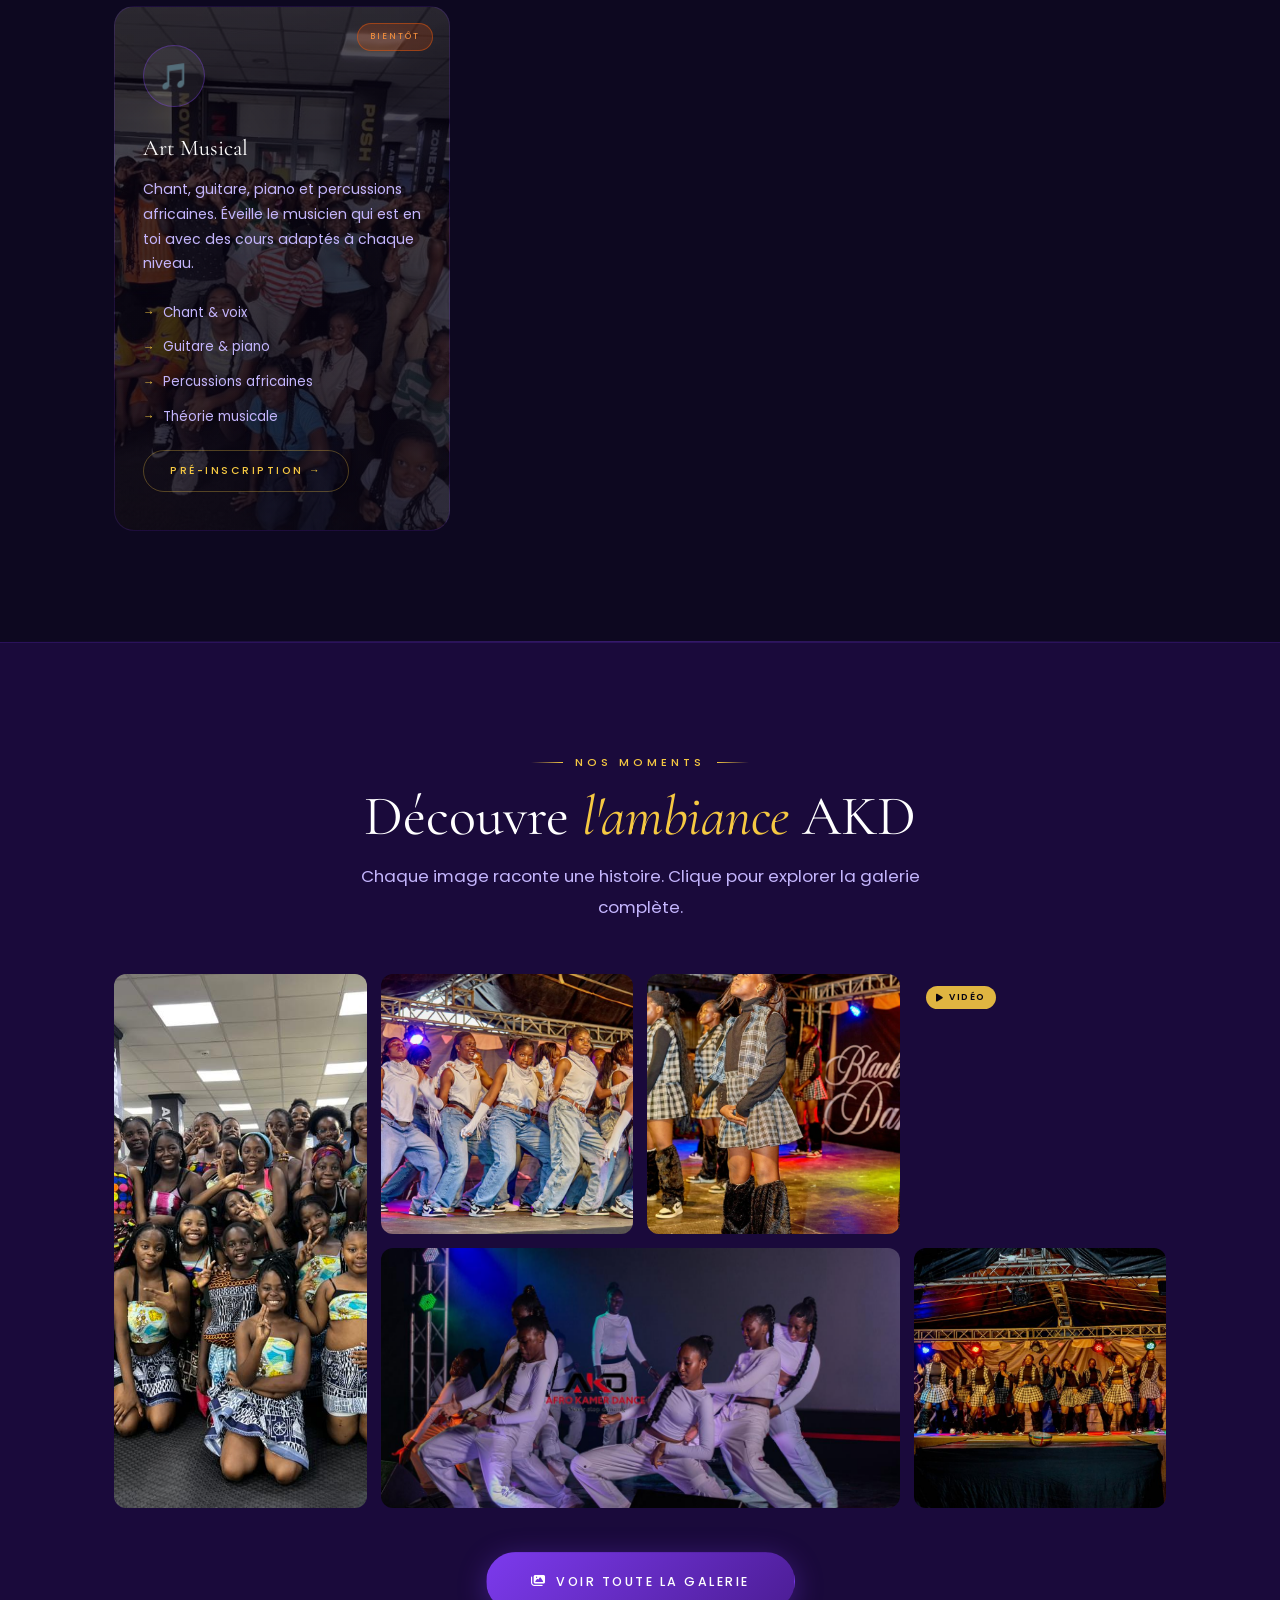
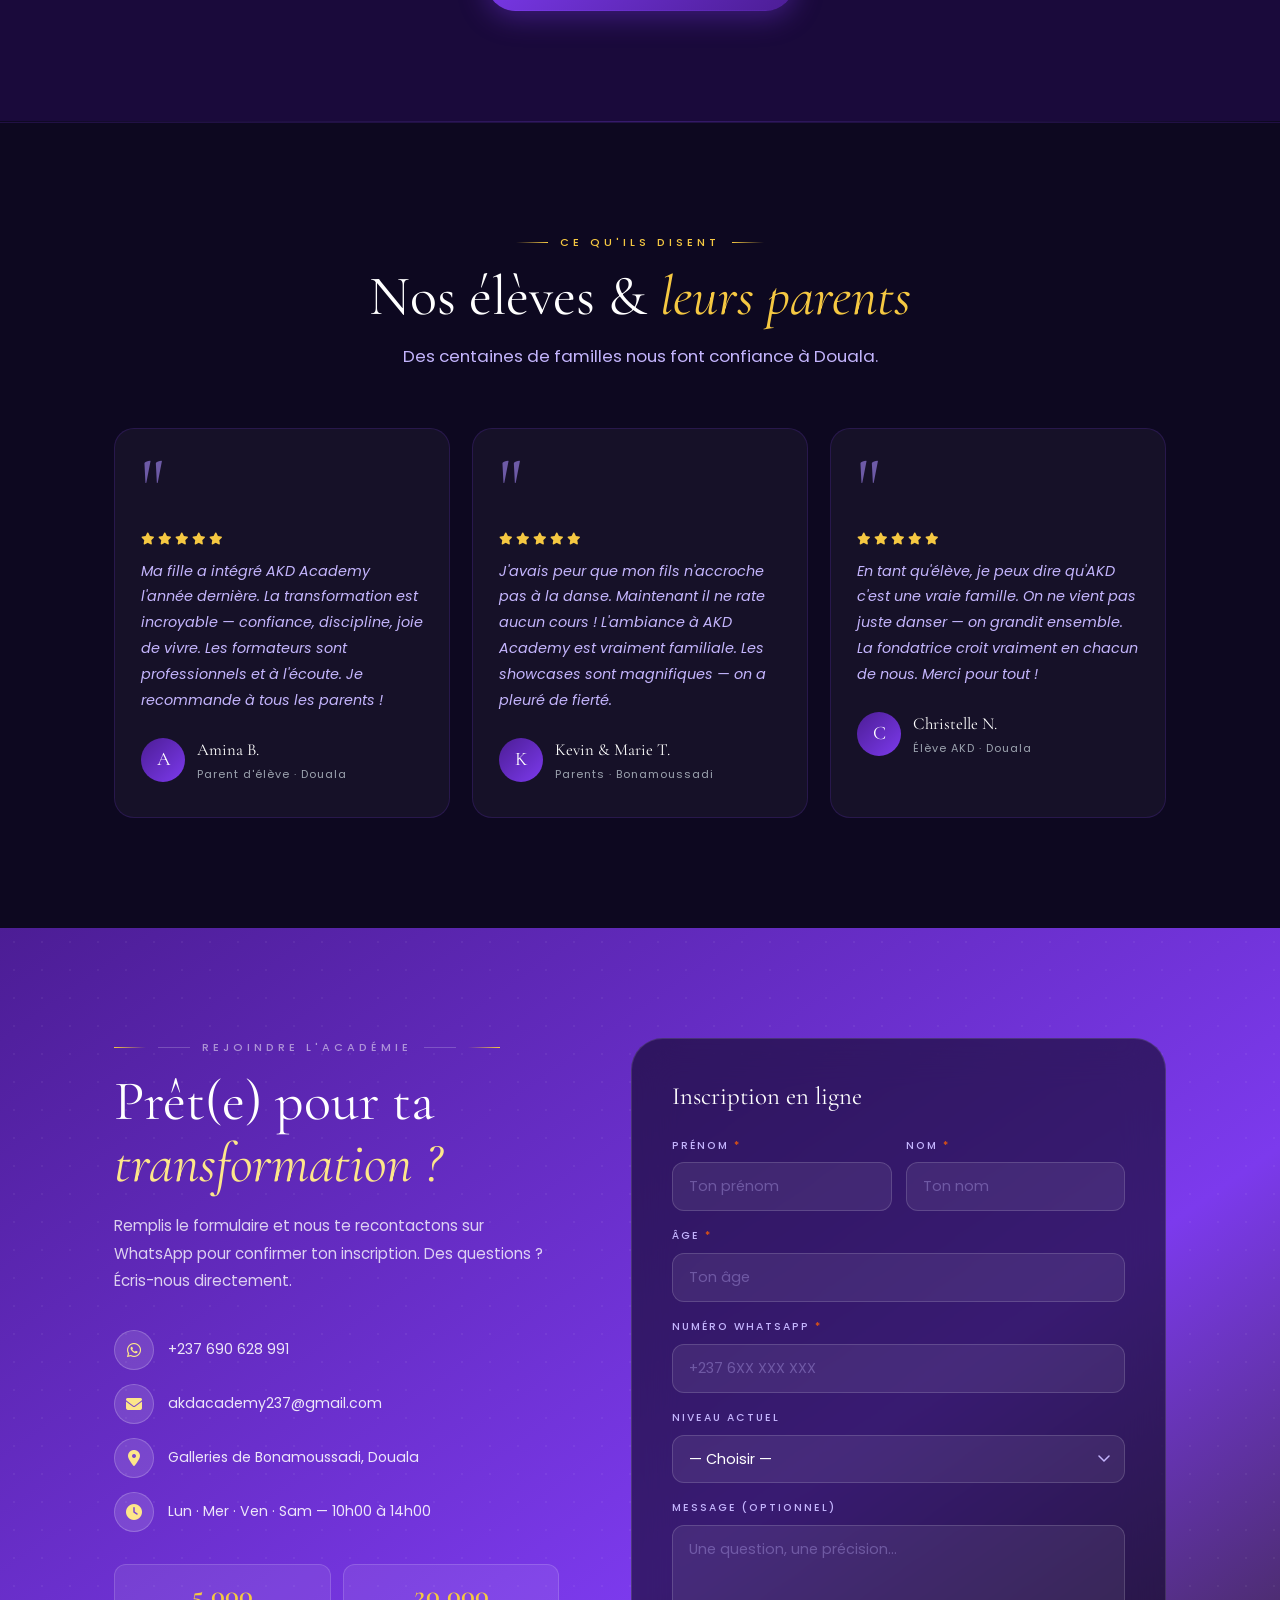
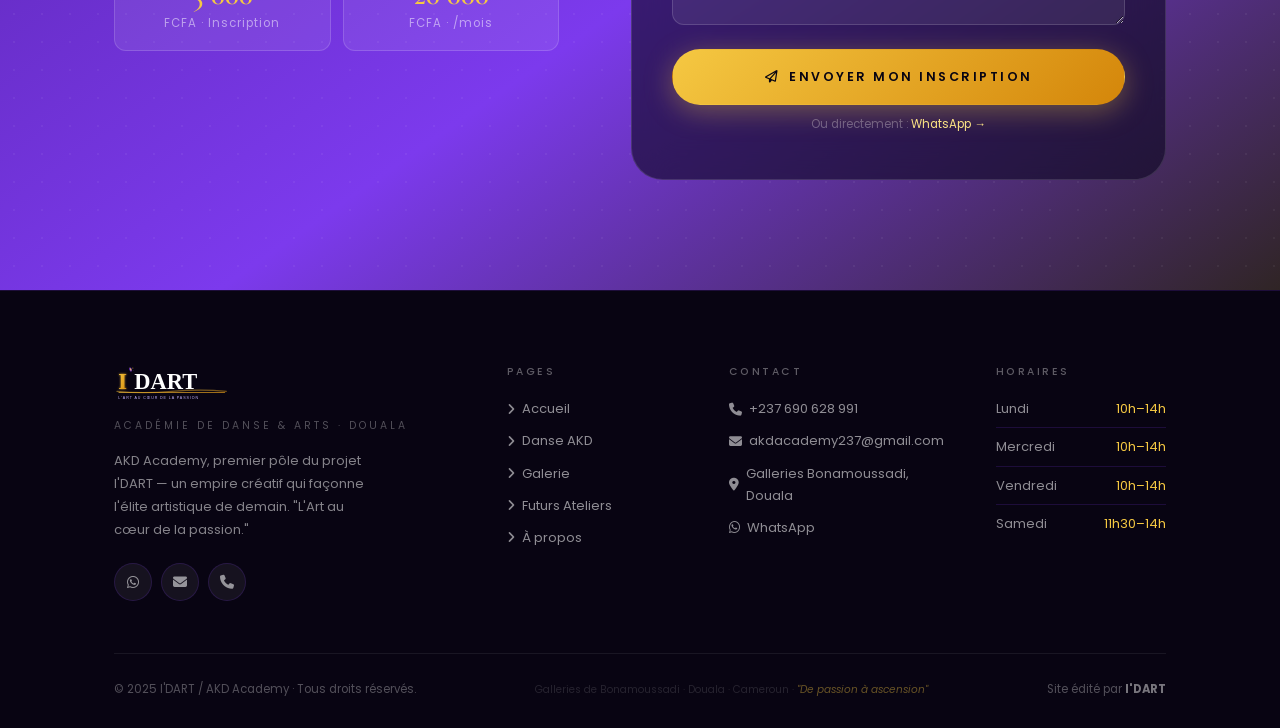
==== commit f17ce5b0: "Fix JS syntax error: repair broken window.open template literals in catch blocks PowerShell regex ha" ====
--- a/index.html
+++ b/index.html
@@ -723,7 +723,7 @@
     document.getElementById('formSuccess').classList.add('show');
   } catch {
     const msg = encodeURIComponent(`Bonjour AKD ! Inscription: ${prenom} ${nom}, ${age} ans, ${whatsapp}`);
-    window.open(`https://wa.me/message/AVI6Z66JVV3DN1
+    window.open('https://wa.me/message/AVI6Z66JVV3DN1', '_blank');
     showToast('Redirigé vers WhatsApp.');
   } finally { btn.textContent = 'Envoyer mon inscription'; btn.disabled = false; }
 });
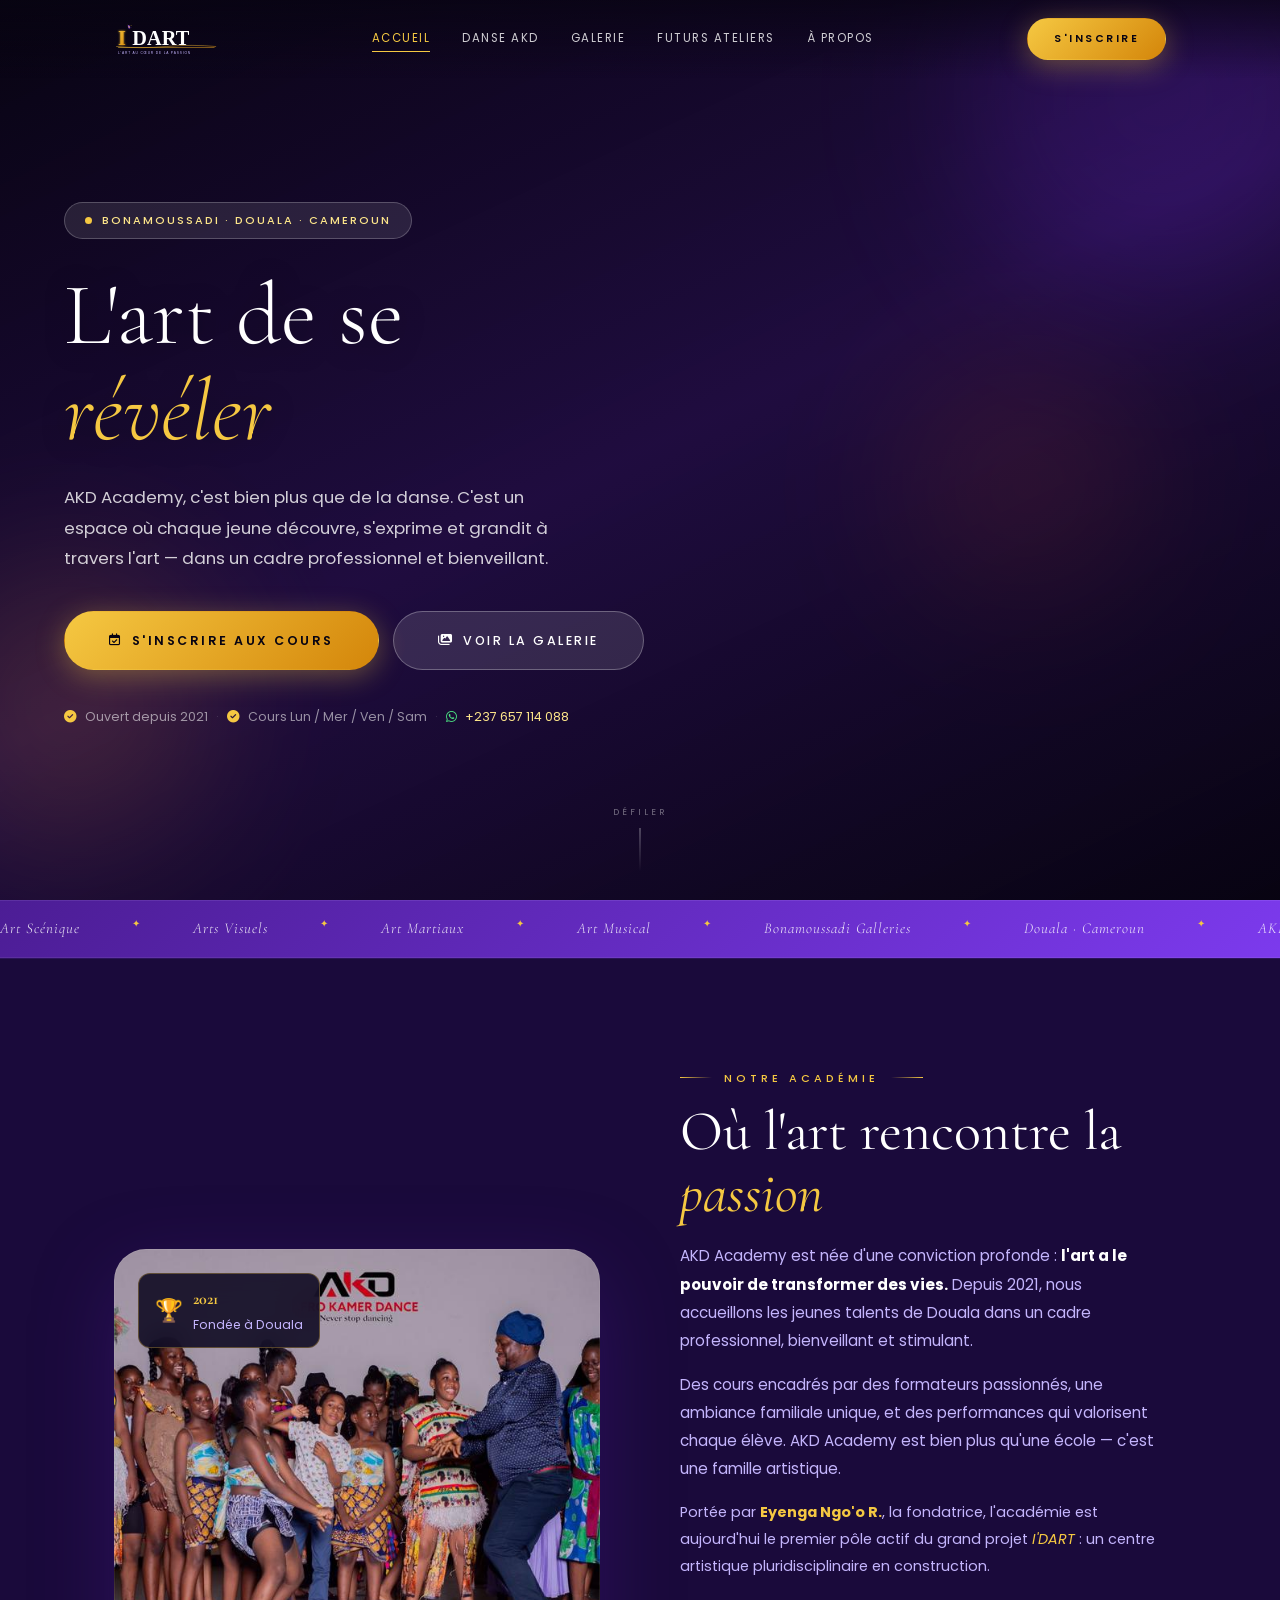
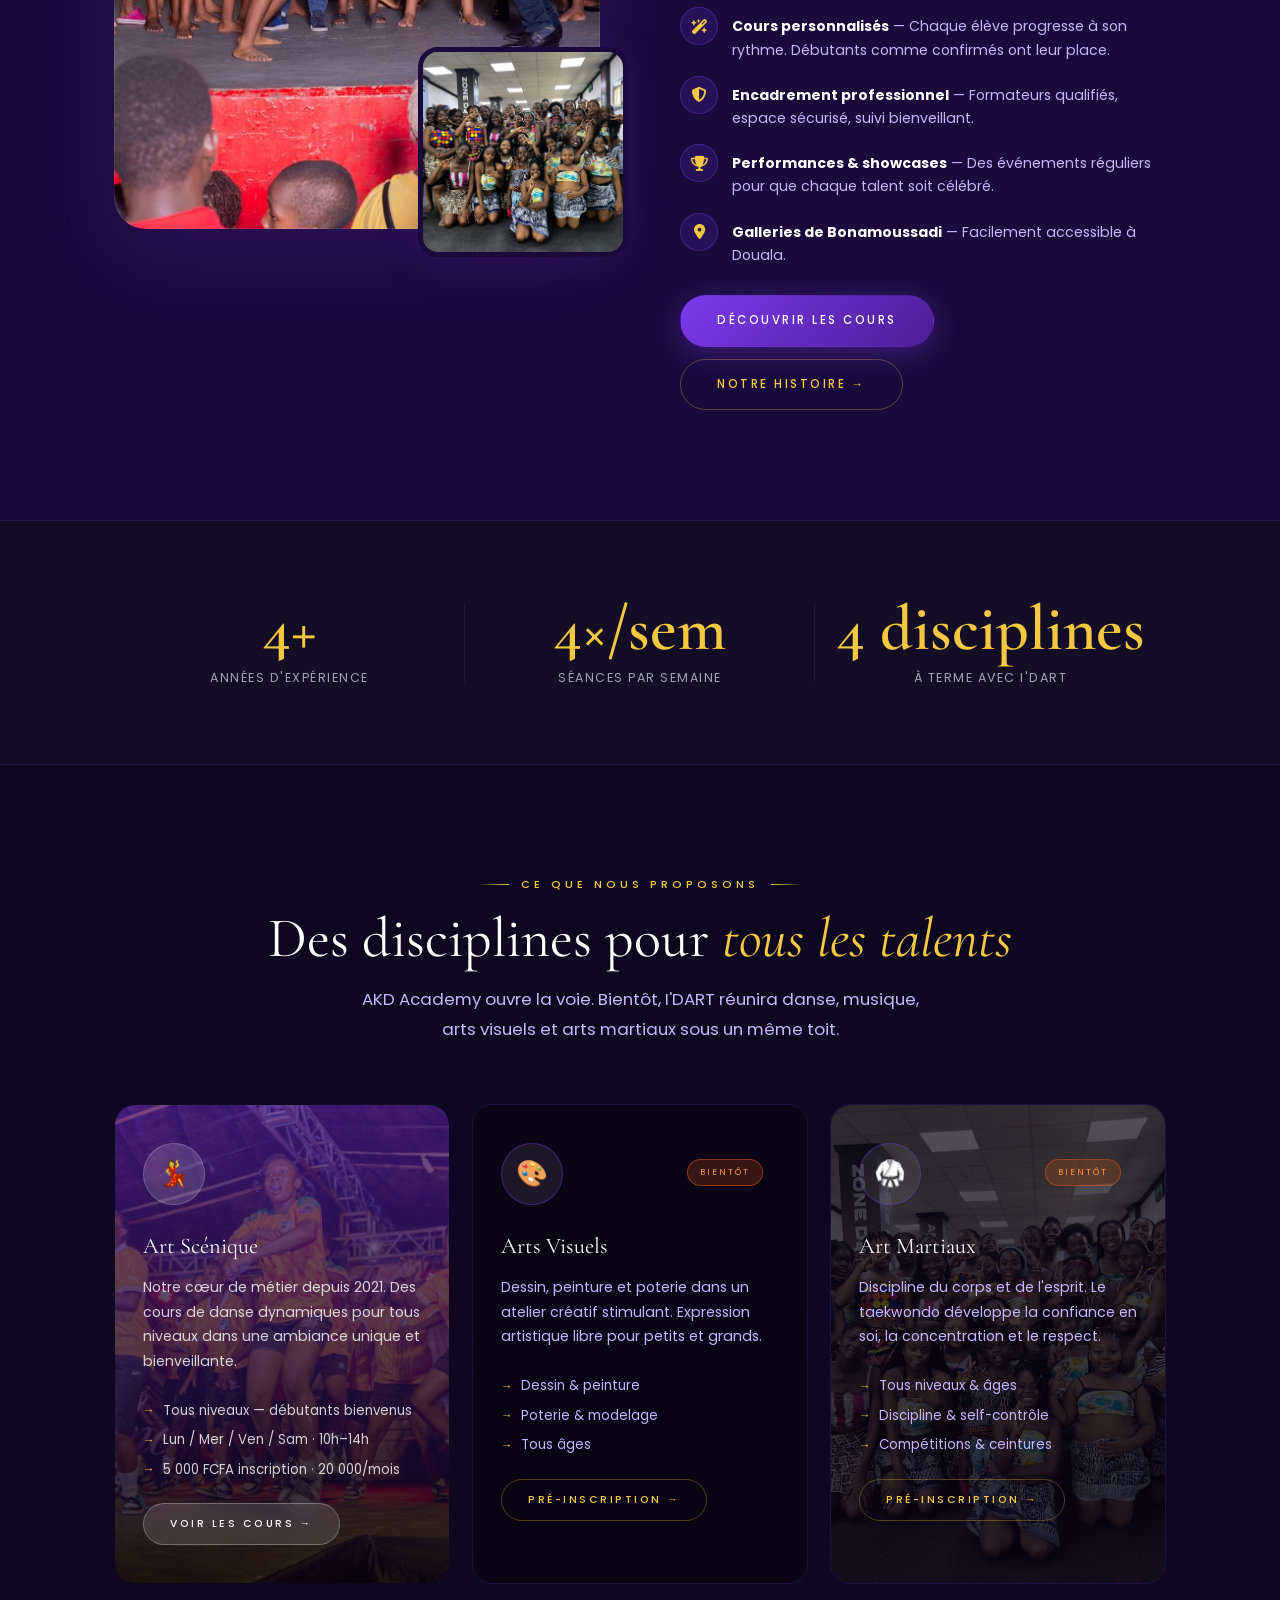
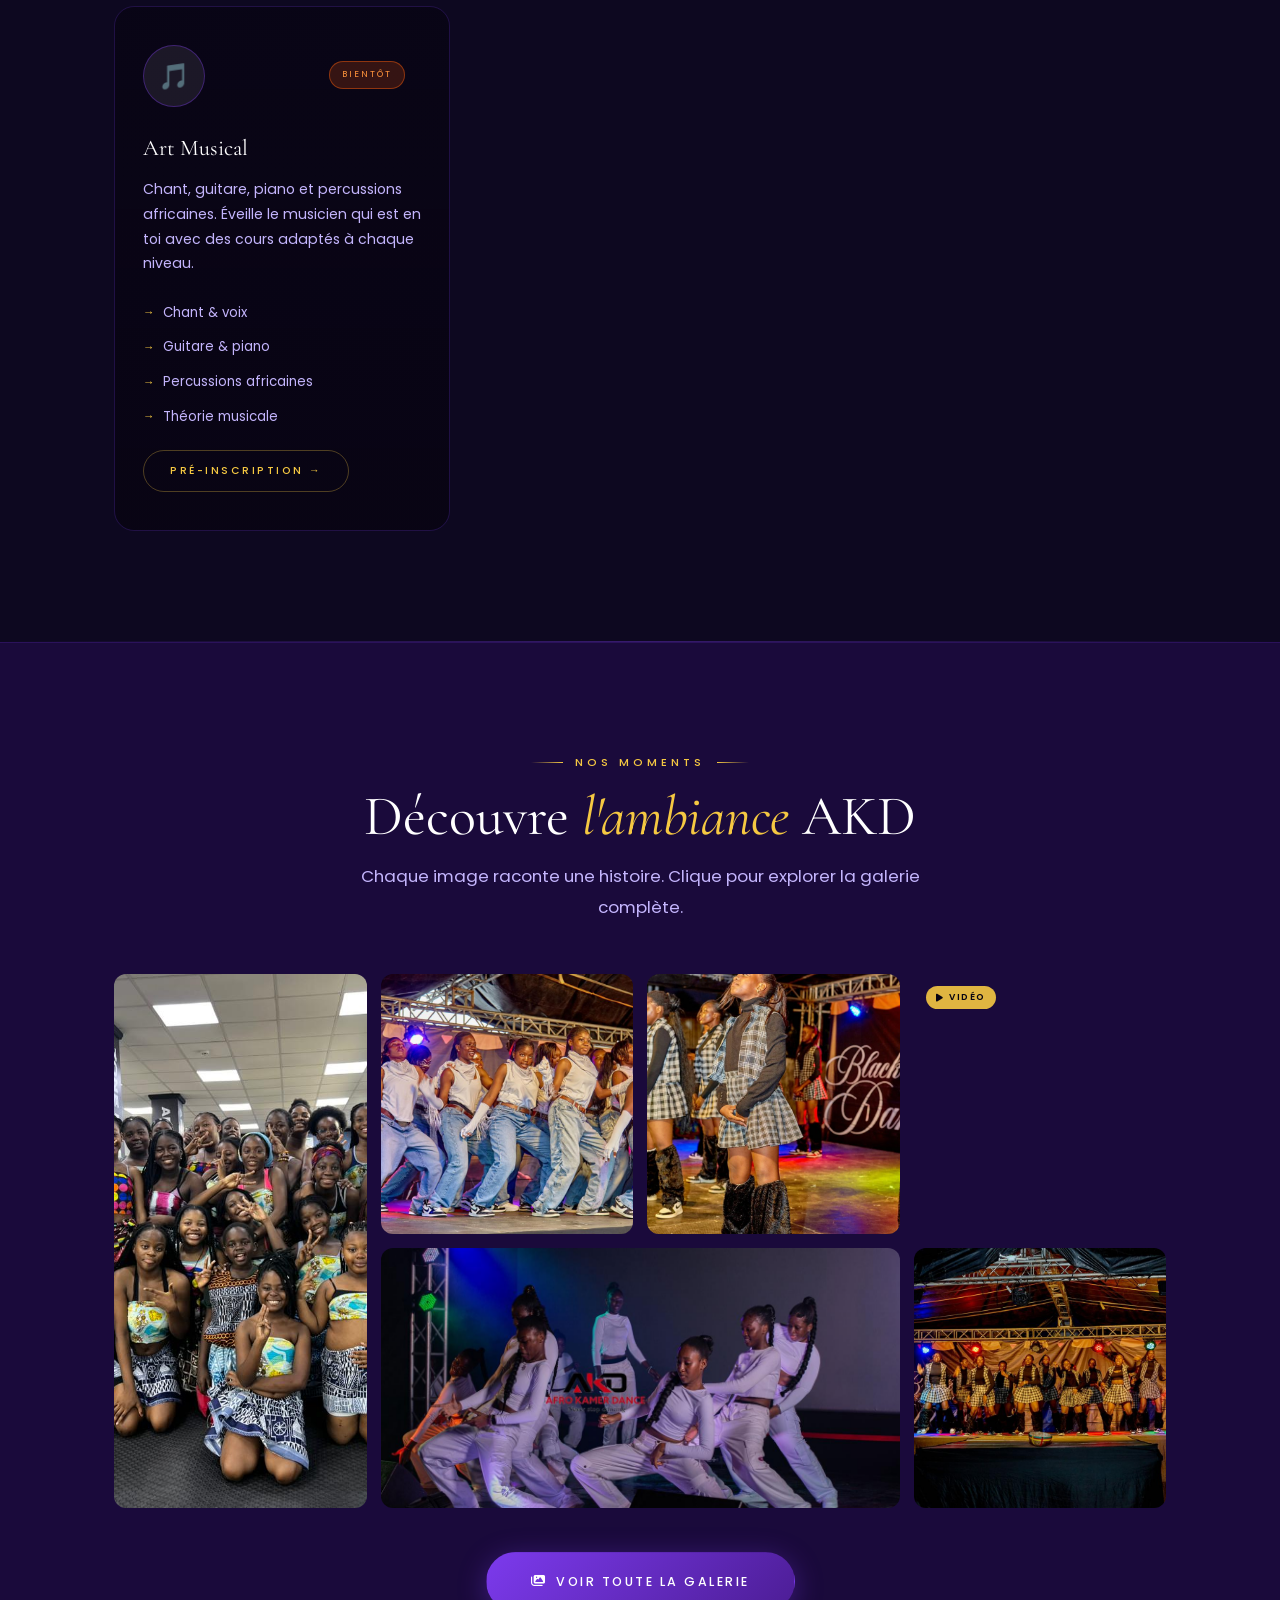
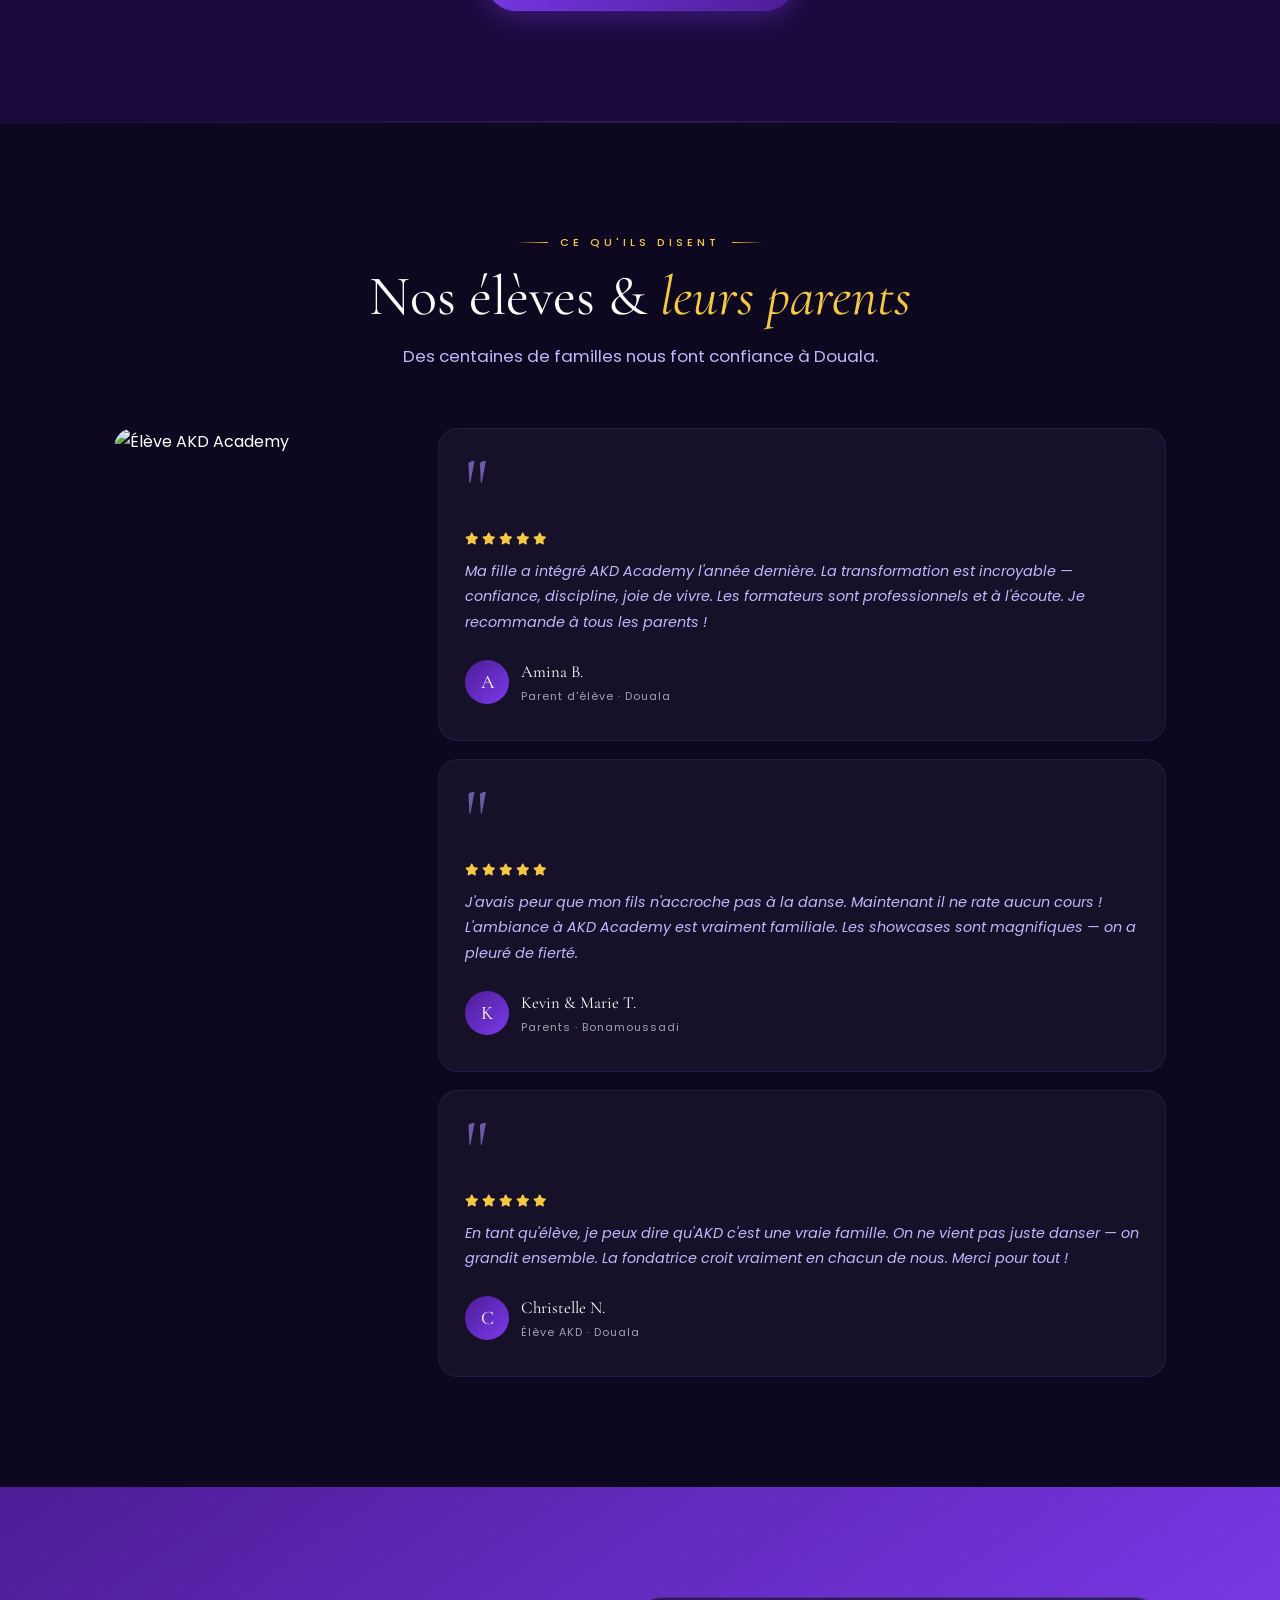
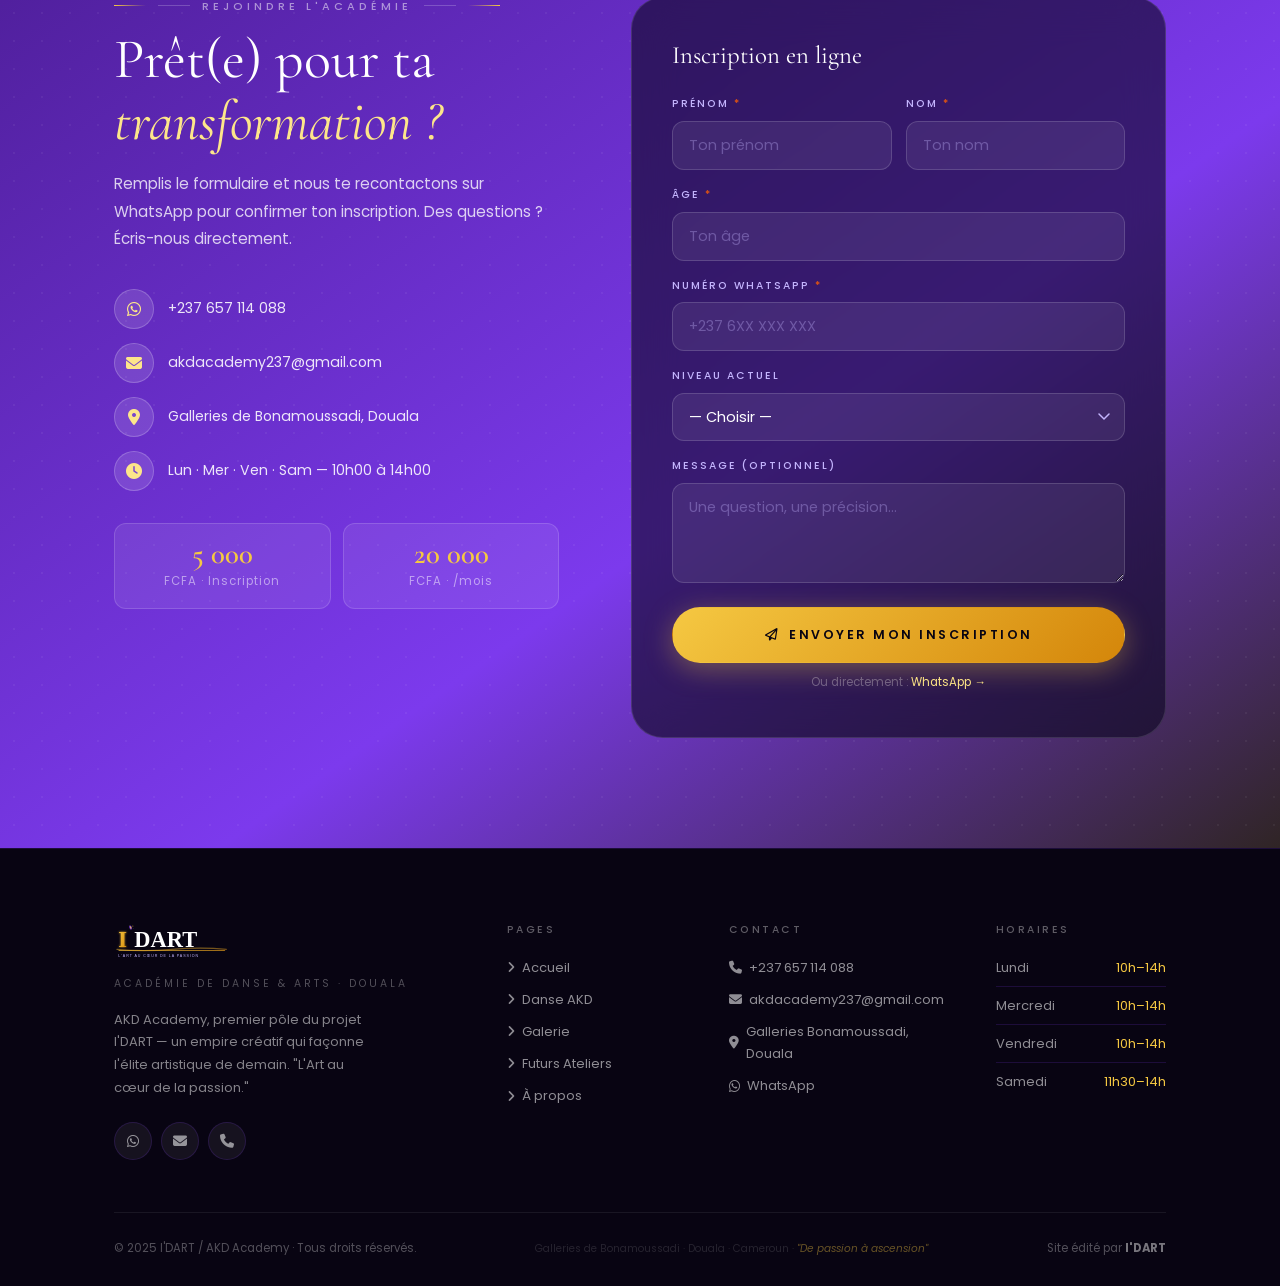
==== commit 86510b01: "Update phone, disciplines count, carousel swipe transition, testimonials layout - Phone number chang" ====
--- a/index.html
+++ b/index.html
@@ -92,7 +92,7 @@
       Cours Lun / Mer / Ven / Sam
       <span class="sep">·</span>
       <i class="fa-brands fa-whatsapp" style="color:#4ADE80;"></i>
-      <a href="https://wa.me/message/AVI6Z66JVV3DN1">+237 690 628 991</a>
+      <a href="https://wa.me/message/AVI6Z66JVV3DN1">+237 657 114 088</a>
     </div>
   </div>
 
@@ -203,7 +203,7 @@
         <div class="stat-label">Séances par semaine</div>
       </div>
       <div class="stat-item">
-        <div class="stat-number" data-count="5" data-suffix=" disciplines">0</div>
+        <div class="stat-number" data-count="4" data-suffix=" disciplines">0</div>
         <div class="stat-label">À terme avec I'DART</div>
       </div>
     </div>
@@ -241,7 +241,7 @@
       <!-- Arts Visuels — BIENTÔT -->
       <div class="disc-card reveal reveal-d2"
            data-overlay="rgba(8,4,18,0.70), rgba(8,4,18,0.84)"
-           data-slides='["img/peinture.avif","img/poterie.jpg","img/dessin.jpg"]'
+           data-slides='["img/peinture.avif","img/peinture1.jpg","img/poterie.jpg","img/dessin.jpg"]'
            style="background: linear-gradient(rgba(8,4,18,0.70), rgba(8,4,18,0.84)), url(&quot;img/peinture.avif&quot;) center/cover no-repeat;">
         <span class="disc-badge">Bientôt</span>
         <div class="disc-icon">🎨</div>
@@ -279,7 +279,7 @@
       <!-- Art Musical — BIENTÔT -->
       <div class="disc-card reveal reveal-d4"
            data-overlay="rgba(8,4,18,0.70), rgba(8,4,18,0.84)"
-           data-slides='["img/Musique.jpg","img/chanelle.jpeg","img/finDeSeance.jpeg"]'
+           data-slides='["img/Musique.jpg","img/Musique1.jpg","img/Musique2.jpg","img/Musique3.jpg"]'
            style="background: linear-gradient(rgba(8,4,18,0.70), rgba(8,4,18,0.84)), url(&quot;img/Musique.jpg&quot;) center/cover no-repeat;">
         <span class="disc-badge">Bientôt</span>
         <div class="disc-icon">🎵</div>
@@ -380,7 +380,12 @@
       <p class="lede reveal" style="margin:14px auto 0; text-align:center;">Des centaines de familles nous font confiance à Douala.</p>
     </div>
 
-    <div class="testi-grid">
+    <div class="testi-layout">
+      <div class="testi-image-col reveal">
+        <img src="img/boyLove.jpg" alt="Élève AKD Academy" loading="lazy"/>
+      </div>
+      <div class="testi-cards-col">
+      <div class="testi-grid">
       <div class="testi-card reveal reveal-d1">
         <span class="testi-quote">"</span>
         <div class="testi-stars">
@@ -425,7 +430,9 @@
           </div>
         </div>
       </div>
-    </div>
+    </div><!-- /testi-grid -->
+      </div><!-- /testi-cards-col -->
+    </div><!-- /testi-layout -->
   </div>
 </section>
 
@@ -447,7 +454,7 @@
         <div class="cta-contacts reveal">
           <div class="cta-contact-row">
             <div class="cta-contact-icon"><i class="fa-brands fa-whatsapp"></i></div>
-            <span><a href="https://wa.me/message/AVI6Z66JVV3DN1">+237 690 628 991</a></span>
+            <span><a href="https://wa.me/message/AVI6Z66JVV3DN1">+237 657 114 088</a></span>
           </div>
           <div class="cta-contact-row">
             <div class="cta-contact-icon"><i class="fa-solid fa-envelope"></i></div>
@@ -550,7 +557,7 @@
         <div class="footer-social">
           <a href="https://wa.me/message/AVI6Z66JVV3DN1" target="_blank" rel="noopener" aria-label="WhatsApp"><i class="fa-brands fa-whatsapp"></i></a>
           <a href="mailto:akdacademy237@gmail.com" aria-label="Email"><i class="fa-solid fa-envelope"></i></a>
-          <a href="tel:+237690628991" aria-label="Téléphone"><i class="fa-solid fa-phone"></i></a>
+          <a href="tel:+237657114088" aria-label="Téléphone"><i class="fa-solid fa-phone"></i></a>
         </div>
       </div>
       <div>
@@ -566,7 +573,7 @@
       <div>
         <div class="footer-col-title">Contact</div>
         <div class="footer-links">
-          <a href="tel:+237690628991"><i class="fa-solid fa-phone"></i> +237 690 628 991</a>
+          <a href="tel:+237657114088"><i class="fa-solid fa-phone"></i> +237 657 114 088</a>
           <a href="mailto:akdacademy237@gmail.com"><i class="fa-solid fa-envelope"></i> akdacademy237@gmail.com</a>
           <a href="#"><i class="fa-solid fa-location-dot"></i> Galleries Bonamoussadi, Douala</a>
           <a href="https://wa.me/message/AVI6Z66JVV3DN1" target="_blank" rel="noopener"><i class="fa-brands fa-whatsapp"></i> WhatsApp</a>
@@ -775,19 +782,55 @@
   })();
 })();
 
-// ── DISC-CARD BACKGROUND CAROUSEL ───────────────────────
+// ── DISC-CARD BACKGROUND CAROUSEL (swipe-left) ──────────
 (function() {
   document.querySelectorAll('.disc-card[data-slides]').forEach(card => {
     let slides;
     try { slides = JSON.parse(card.dataset.slides); } catch(e) { return; }
     if (!slides || slides.length < 2) return;
     const ov = card.dataset.overlay || 'rgba(8,4,18,0.72), rgba(8,4,18,0.85)';
+
+    const wrap = document.createElement('div');
+    wrap.className = 'card-bg-wrap';
+    const cur = document.createElement('div');
+    cur.className = 'card-bg-cur';
+    const nxt = document.createElement('div');
+    nxt.className = 'card-bg-nxt';
+    wrap.appendChild(cur); wrap.appendChild(nxt);
+
+    const cWrap = document.createElement('div');
+    cWrap.className = 'card-content-wrap';
+    Array.from(card.childNodes).forEach(n => cWrap.appendChild(n));
+    card.appendChild(wrap); card.appendChild(cWrap);
+    card.style.background = 'transparent';
+
+    const setBg = (el, i) => {
+      el.style.background = `linear-gradient(${ov}), url("${slides[i]}") center/cover no-repeat`;
+    };
     let idx = 0;
-    const upd = () => {
-      card.style.background = `linear-gradient(${ov}), url("${slides[idx]}") center/cover no-repeat`;
-    };
-    upd();
-    setInterval(() => { idx = (idx + 1) % slides.length; upd(); }, 1000);
+    setBg(cur, 0);
+    setBg(nxt, 1 % slides.length);
+    nxt.style.transform = 'translateX(100%)';
+
+    let busy = false;
+    setInterval(() => {
+      if (busy) return;
+      busy = true;
+      const next = (idx + 1) % slides.length;
+      cur.style.transform = 'translateX(-100%)';
+      nxt.style.transform = 'translateX(0)';
+      nxt.addEventListener('transitionend', function h() {
+        nxt.removeEventListener('transitionend', h);
+        cur.style.transition = 'none'; nxt.style.transition = 'none';
+        setBg(cur, next); cur.style.transform = 'translateX(0)';
+        nxt.style.transform = 'translateX(100%)';
+        setBg(nxt, (next + 1) % slides.length);
+        requestAnimationFrame(() => requestAnimationFrame(() => {
+          cur.style.transition = ''; nxt.style.transition = '';
+          idx = next; busy = false;
+        }));
+      }, { once: true });
+    }, 2000);
   });
 })();
 
--- a/style.css
+++ b/style.css
@@ -1553,3 +1553,70 @@
 .reveal-d1.reveal { transition-delay: 0.08s; }
 .reveal-d2.reveal { transition-delay: 0.16s; }
 .reveal-d3.reveal { transition-delay: 0.24s; }
+
+/* ── SWIPE CAROUSEL BG LAYERS ──────────────────────────── */
+.card-bg-wrap {
+  position: absolute;
+  inset: 0;
+  overflow: hidden;
+  border-radius: inherit;
+  pointer-events: none;
+}
+.card-bg-cur,
+.card-bg-nxt {
+  position: absolute;
+  inset: 0;
+  background-size: cover;
+  background-position: center;
+  transition: transform 0.5s cubic-bezier(0.4, 0, 0.2, 1);
+  will-change: transform;
+}
+.card-content-wrap {
+  position: relative;
+}
+.teaser-card .card-content-wrap {
+  display: flex;
+  flex-direction: column;
+  flex: 1;
+}
+
+/* ── TESTIMONIALS WITH IMAGE ────────────────────────────── */
+.testi-layout {
+  display: flex;
+  gap: 44px;
+  align-items: stretch;
+}
+.testi-image-col {
+  flex: 0 0 280px;
+  border-radius: var(--r2);
+  overflow: hidden;
+}
+.testi-image-col img {
+  width: 100%;
+  height: 100%;
+  min-height: 540px;
+  object-fit: cover;
+  object-position: center top;
+  display: block;
+}
+.testi-cards-col {
+  flex: 1;
+  min-width: 0;
+}
+.testi-cards-col .testi-grid {
+  grid-template-columns: 1fr;
+  gap: 18px;
+}
+@media (max-width: 960px) {
+  .testi-layout { flex-direction: column; }
+  .testi-image-col {
+    flex: none;
+    width: 100%;
+    max-height: 320px;
+  }
+  .testi-image-col img {
+    min-height: unset;
+    height: 320px;
+    object-position: center 30%;
+  }
+}
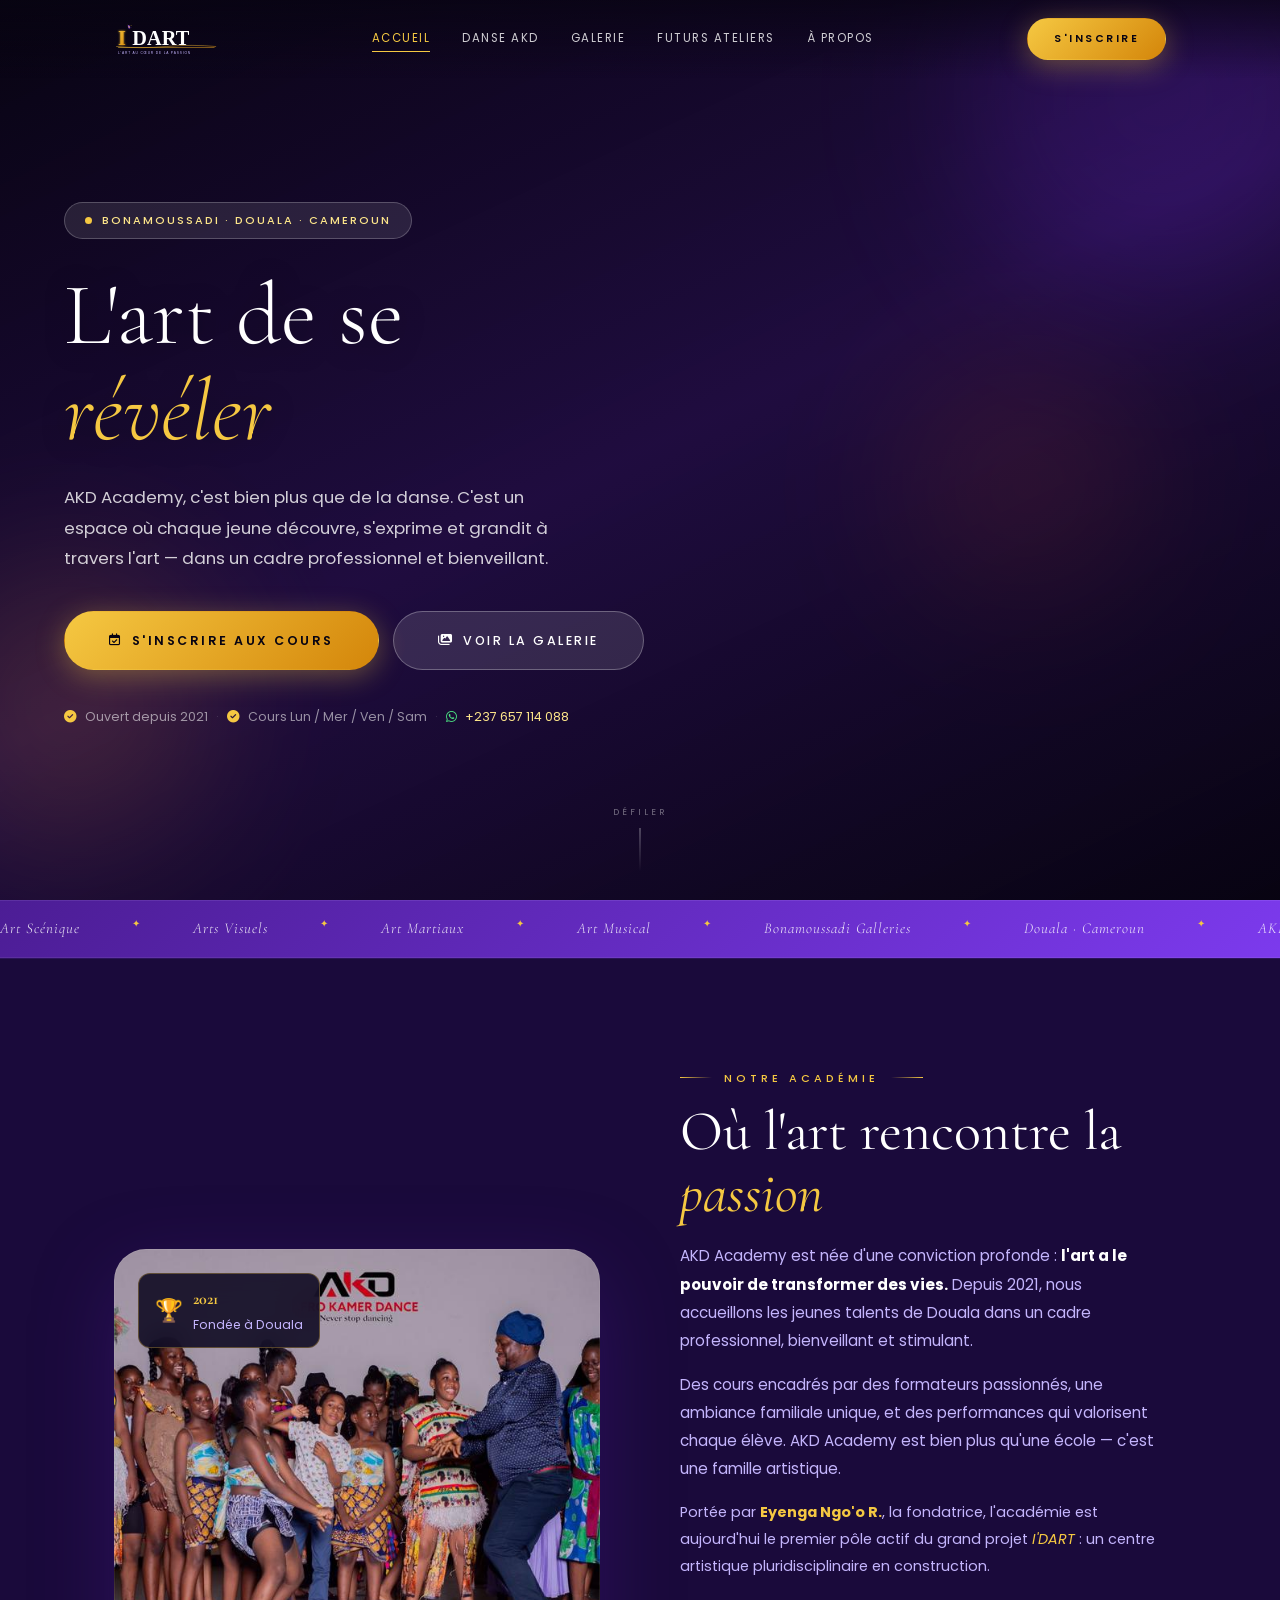
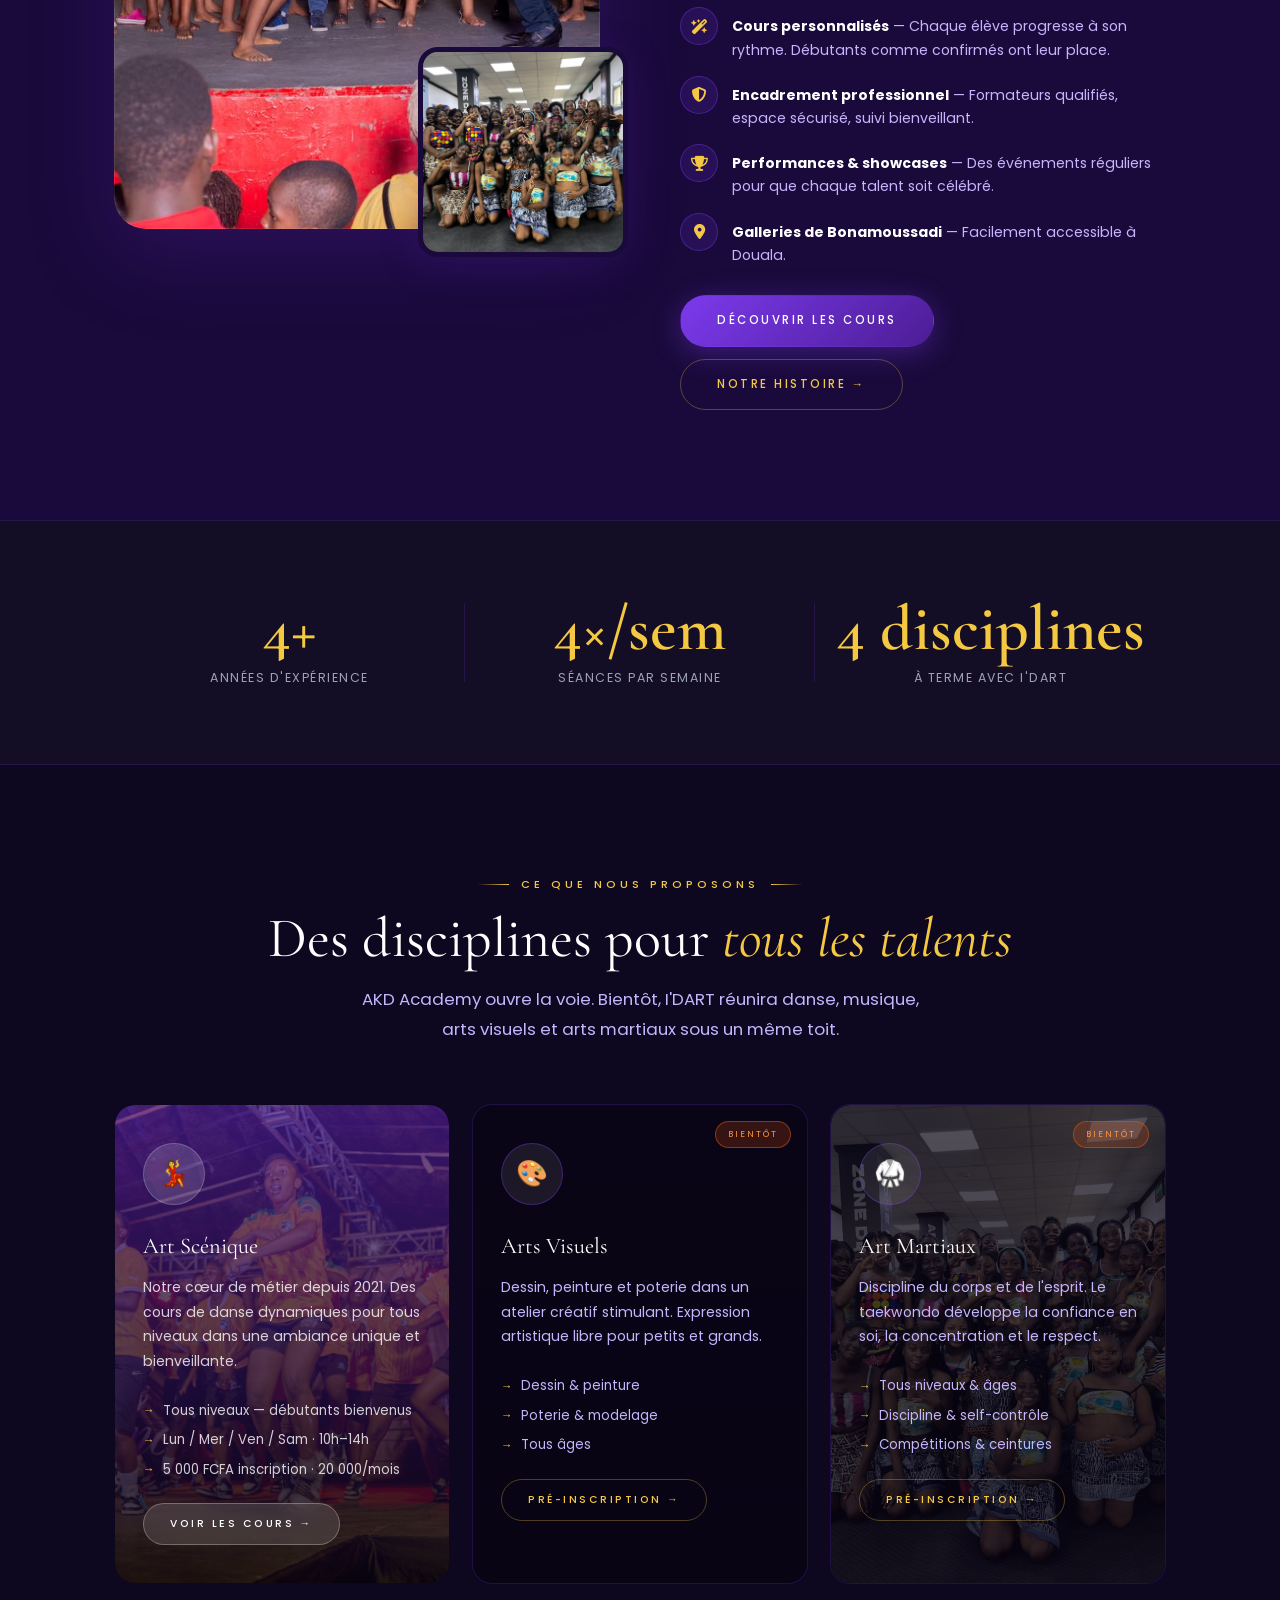
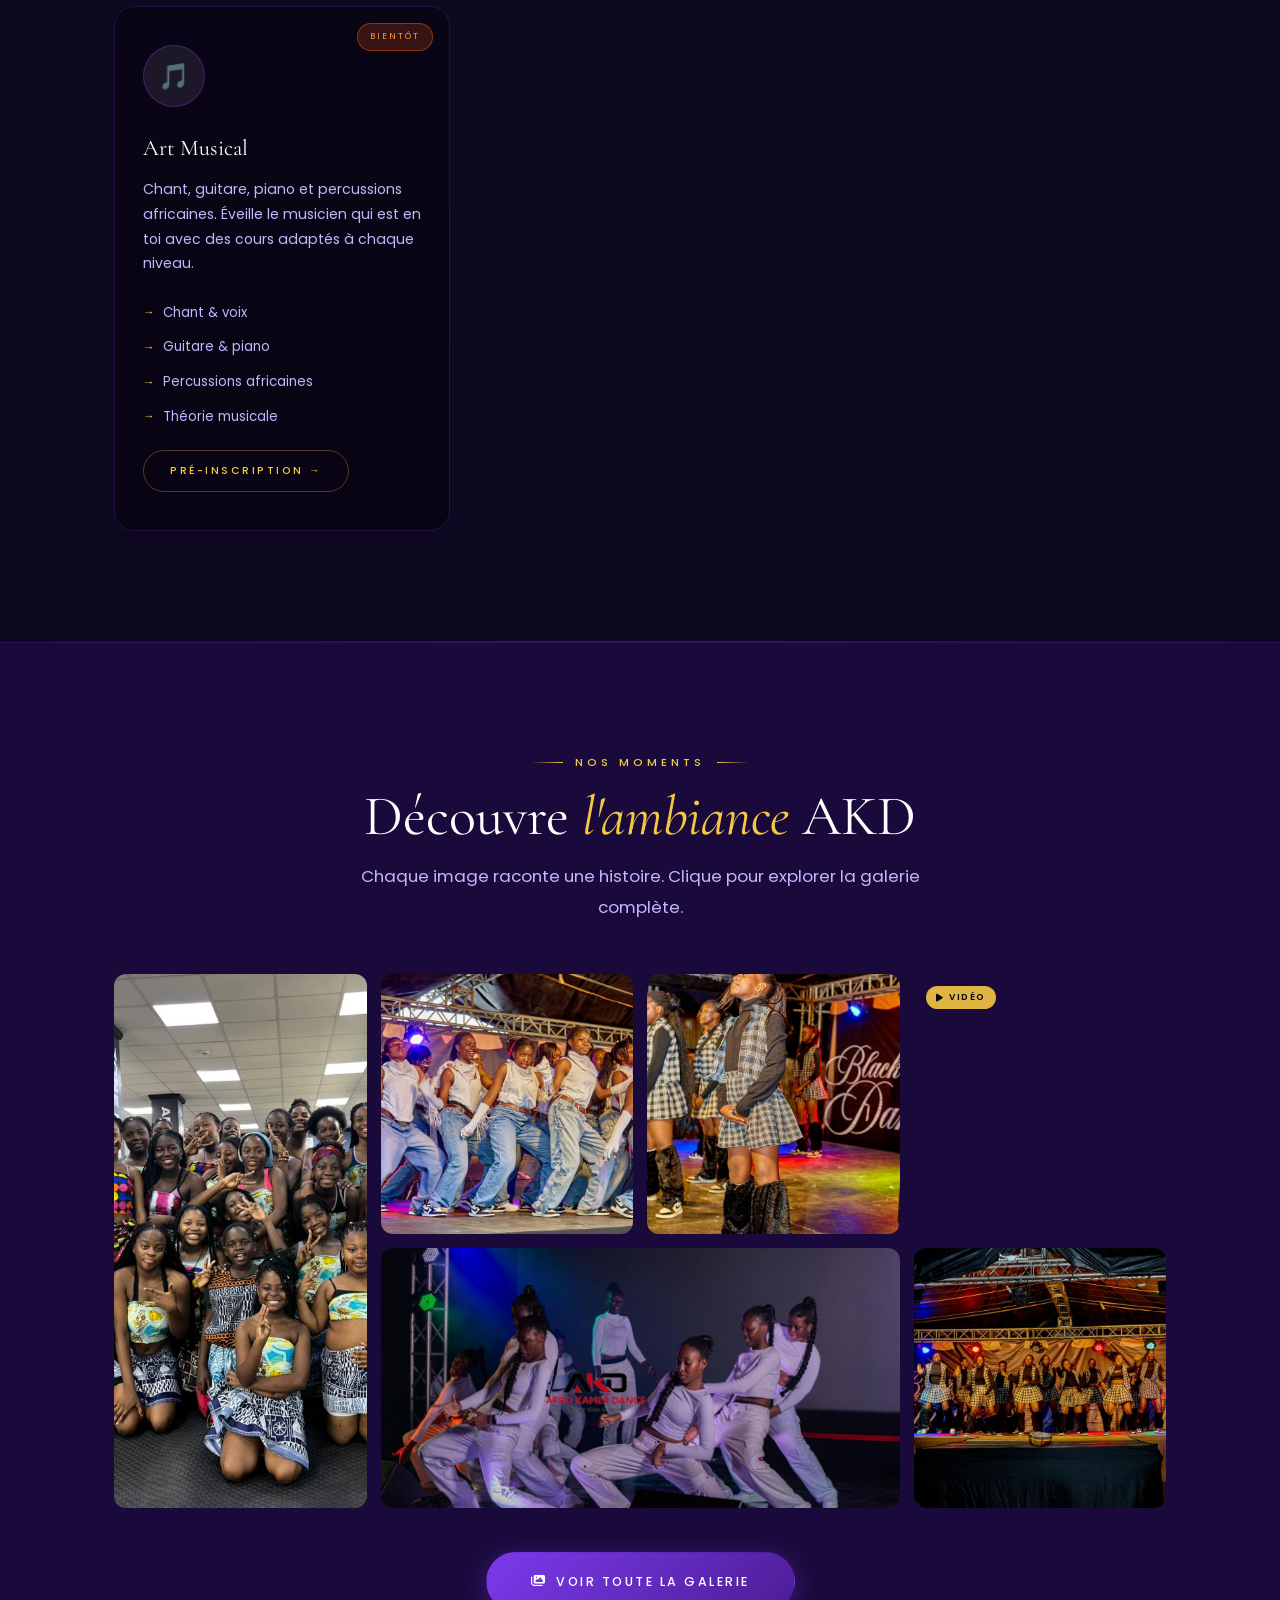
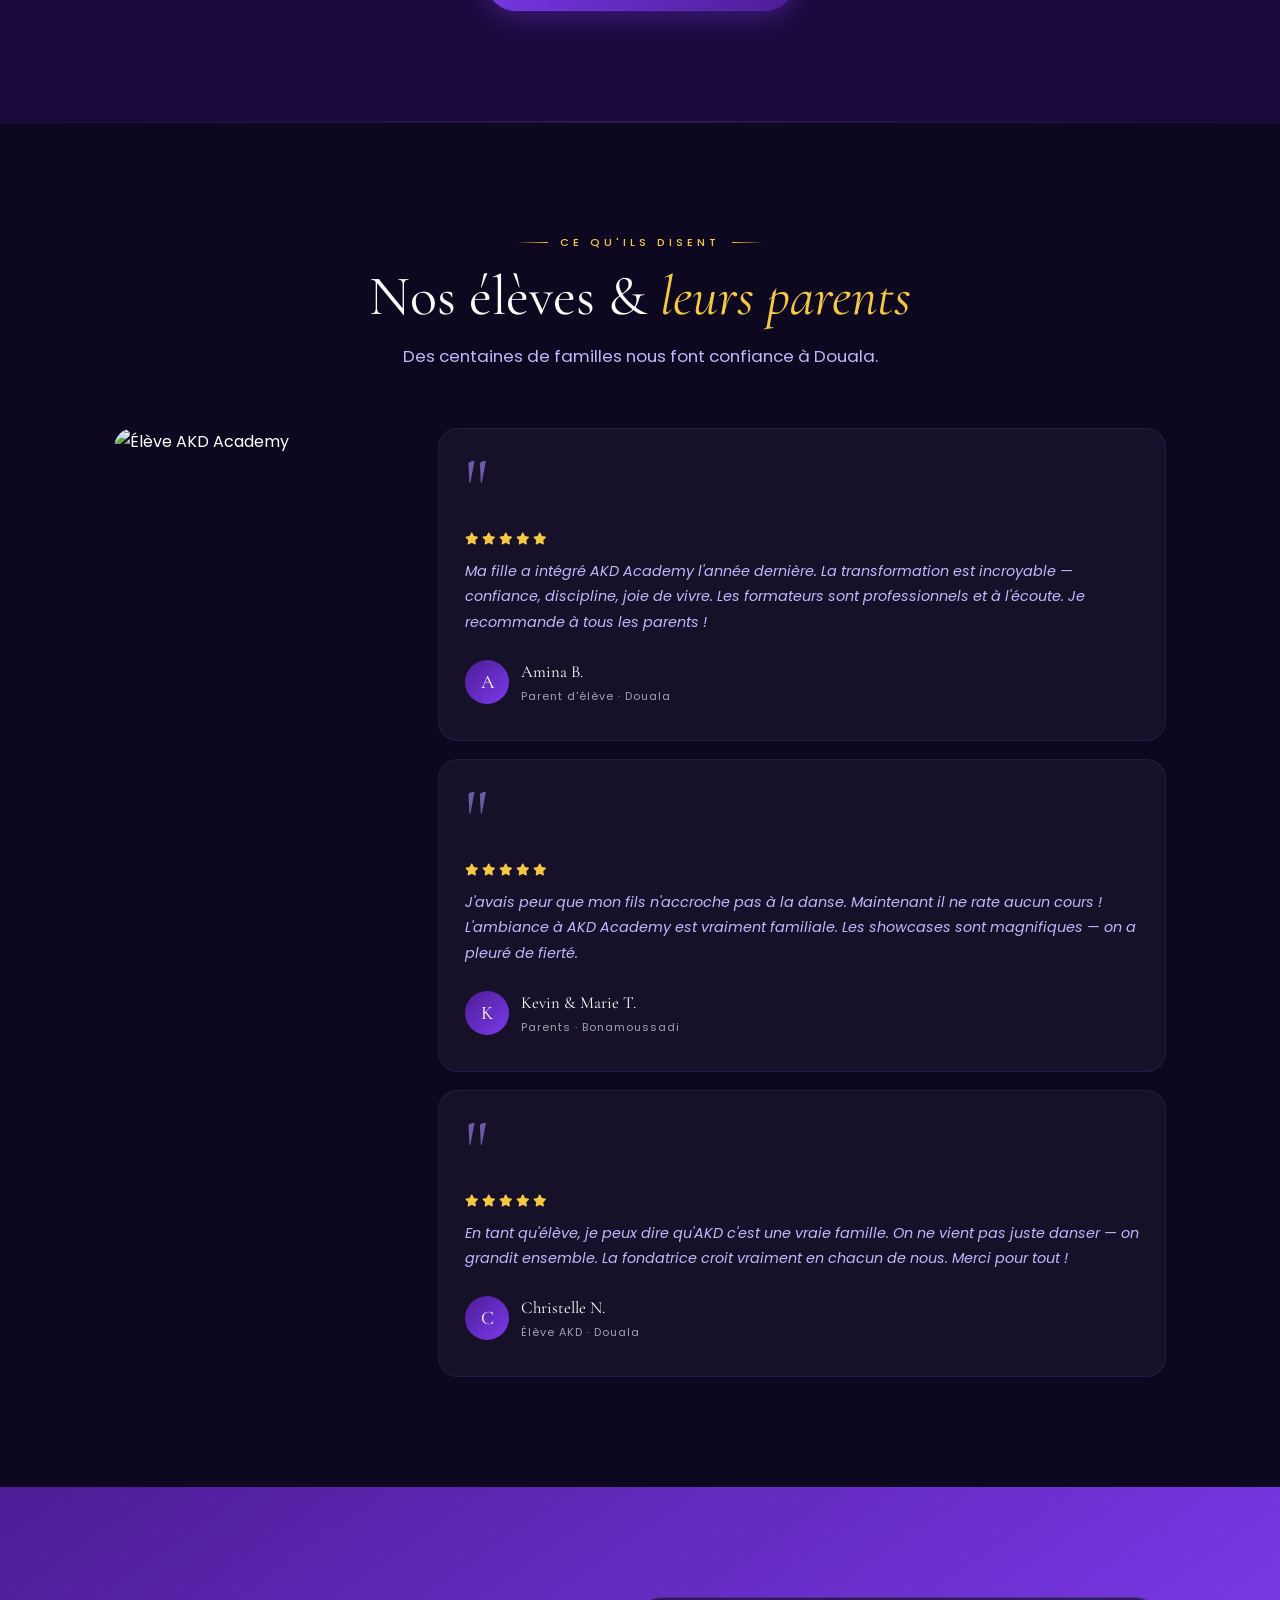
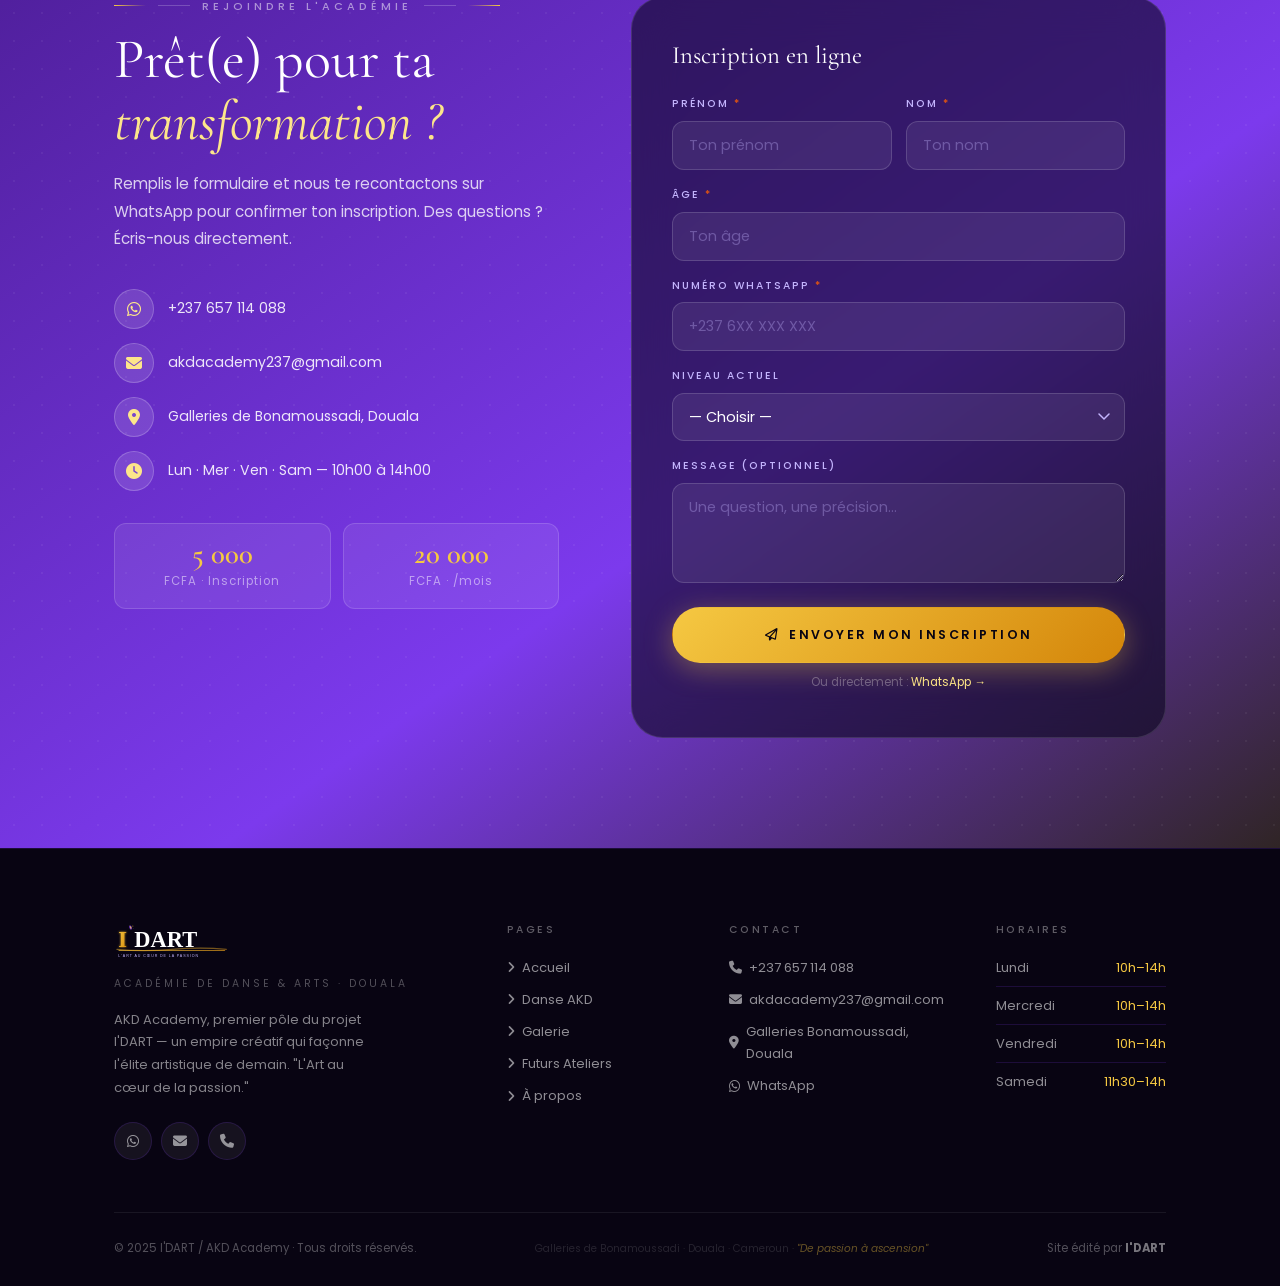
==== commit 49888b32: "Fix carousel: position:relative on teaser-card, remove broken cWrap DOM restructure - teaser-card wa" ====
--- a/index.html
+++ b/index.html
@@ -798,10 +798,7 @@
     nxt.className = 'card-bg-nxt';
     wrap.appendChild(cur); wrap.appendChild(nxt);
 
-    const cWrap = document.createElement('div');
-    cWrap.className = 'card-content-wrap';
-    Array.from(card.childNodes).forEach(n => cWrap.appendChild(n));
-    card.appendChild(wrap); card.appendChild(cWrap);
+    card.insertBefore(wrap, card.firstChild);
     card.style.background = 'transparent';
 
     const setBg = (el, i) => {
--- a/style.css
+++ b/style.css
@@ -1555,9 +1555,11 @@
 .reveal-d3.reveal { transition-delay: 0.24s; }
 
 /* ── SWIPE CAROUSEL BG LAYERS ──────────────────────────── */
+.teaser-card { position: relative; overflow: hidden; }
 .card-bg-wrap {
   position: absolute;
   inset: 0;
+  z-index: 1;
   overflow: hidden;
   border-radius: inherit;
   pointer-events: none;
@@ -1571,14 +1573,14 @@
   transition: transform 0.5s cubic-bezier(0.4, 0, 0.2, 1);
   will-change: transform;
 }
-.card-content-wrap {
+/* Lift all direct card children above the bg layer */
+.disc-card > :not(.card-bg-wrap):not(.disc-badge),
+.teaser-card > :not(.card-bg-wrap):not(.teaser-badge) {
   position: relative;
-}
-.teaser-card .card-content-wrap {
-  display: flex;
-  flex-direction: column;
-  flex: 1;
-}
+  z-index: 2;
+}
+.disc-card > .disc-badge,
+.teaser-card > .teaser-badge { z-index: 2; }
 
 /* ── TESTIMONIALS WITH IMAGE ────────────────────────────── */
 .testi-layout {
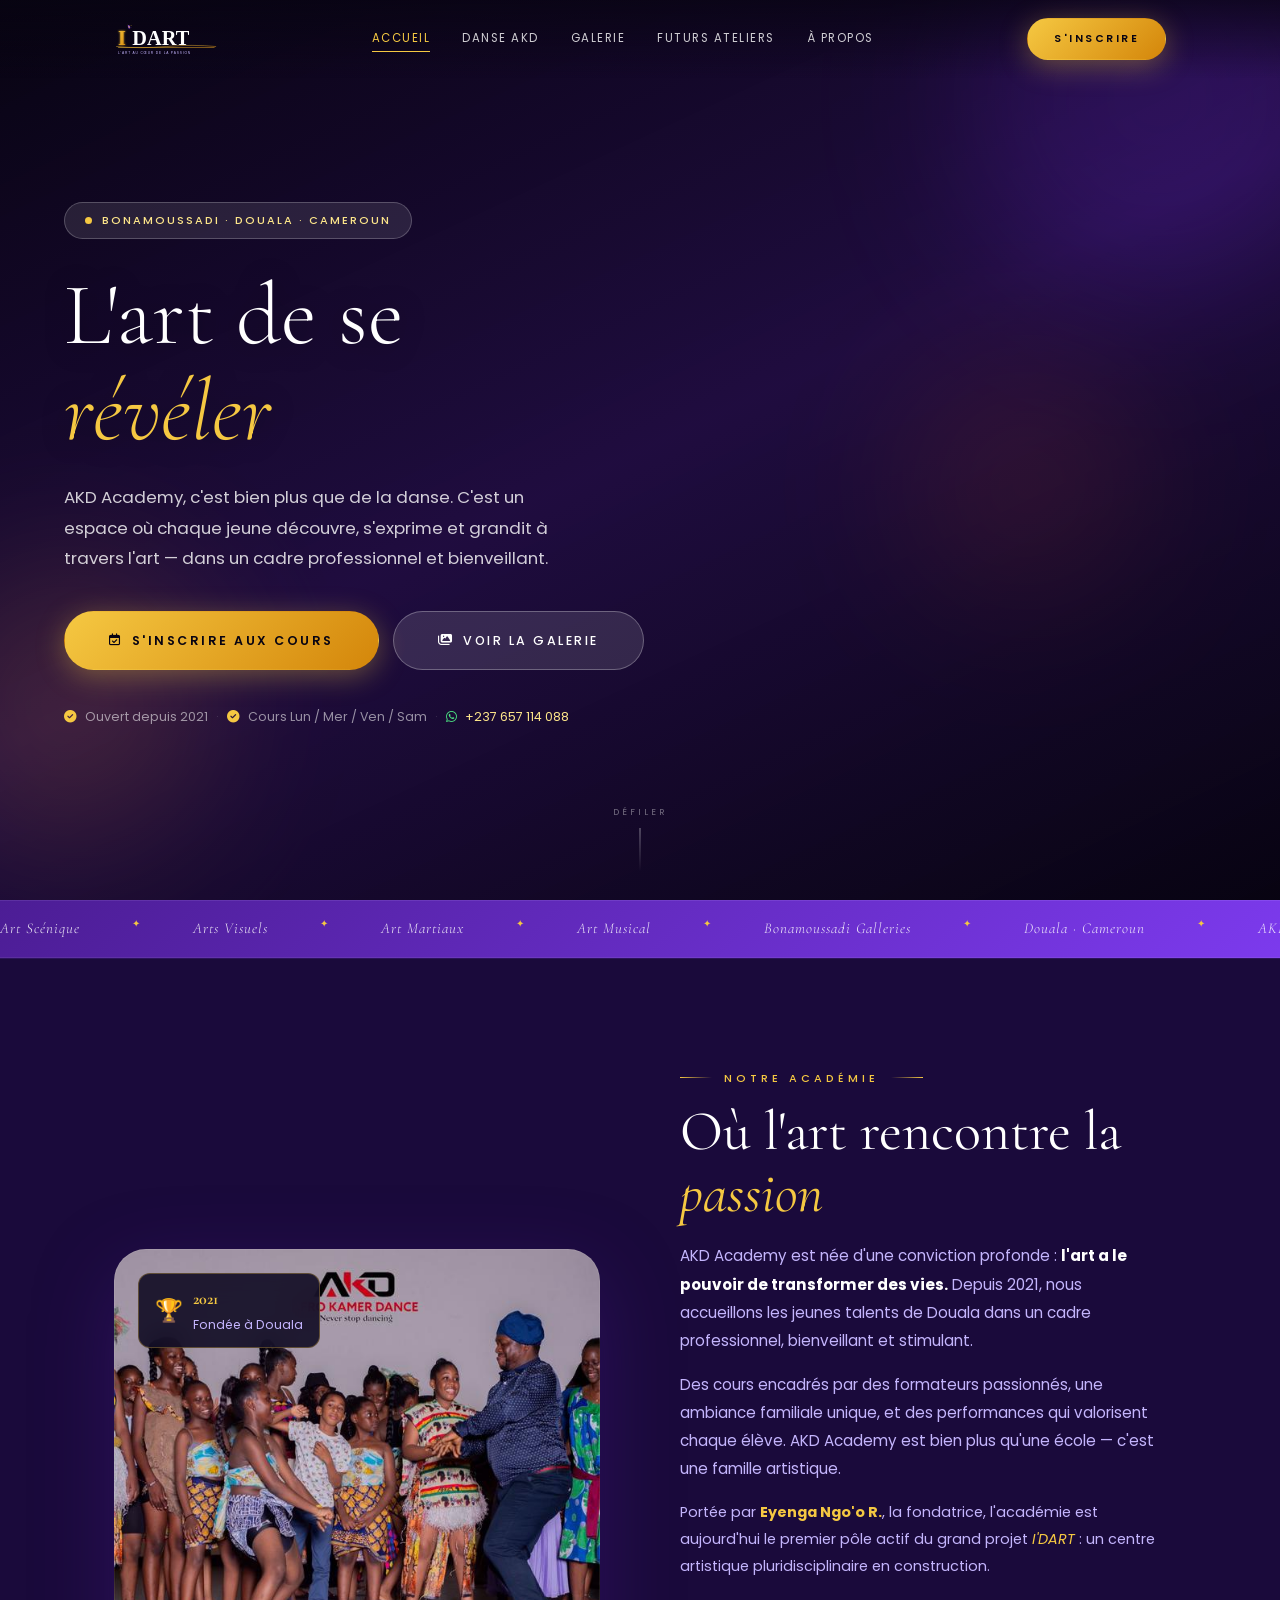
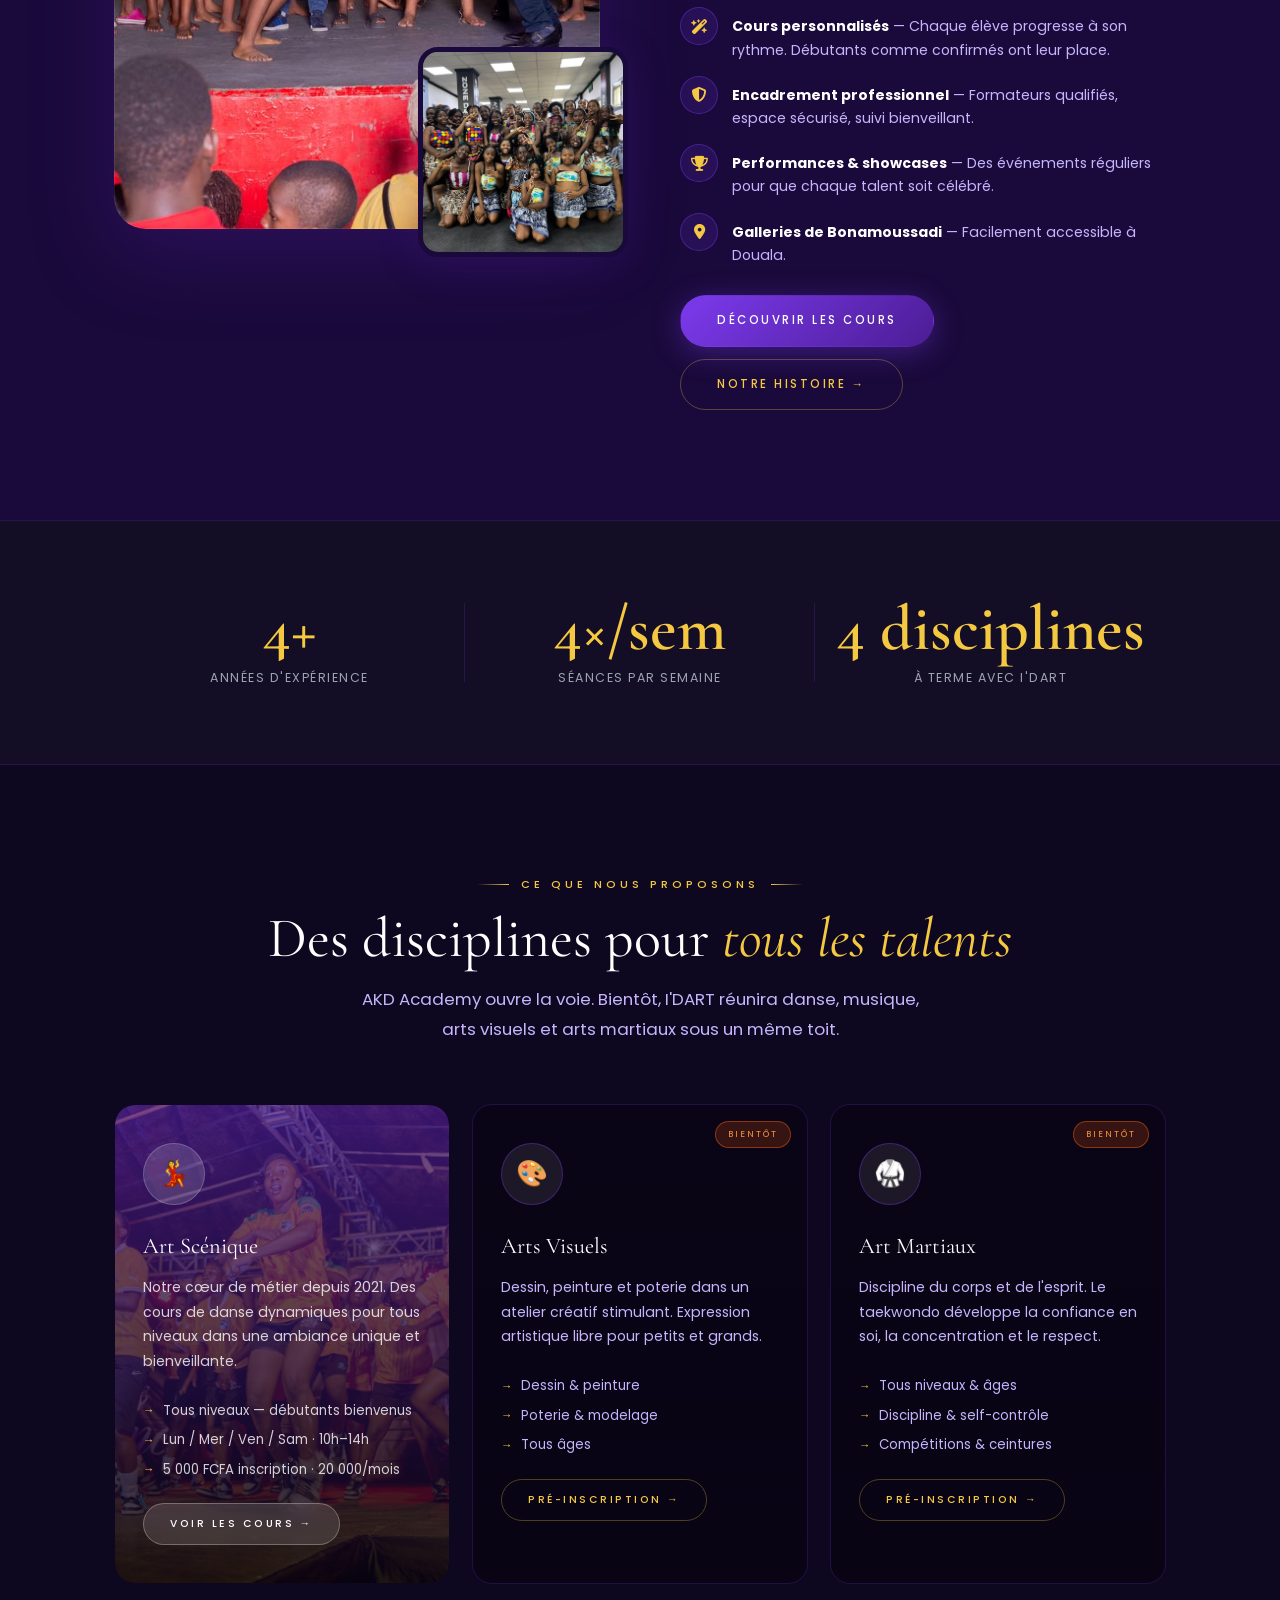
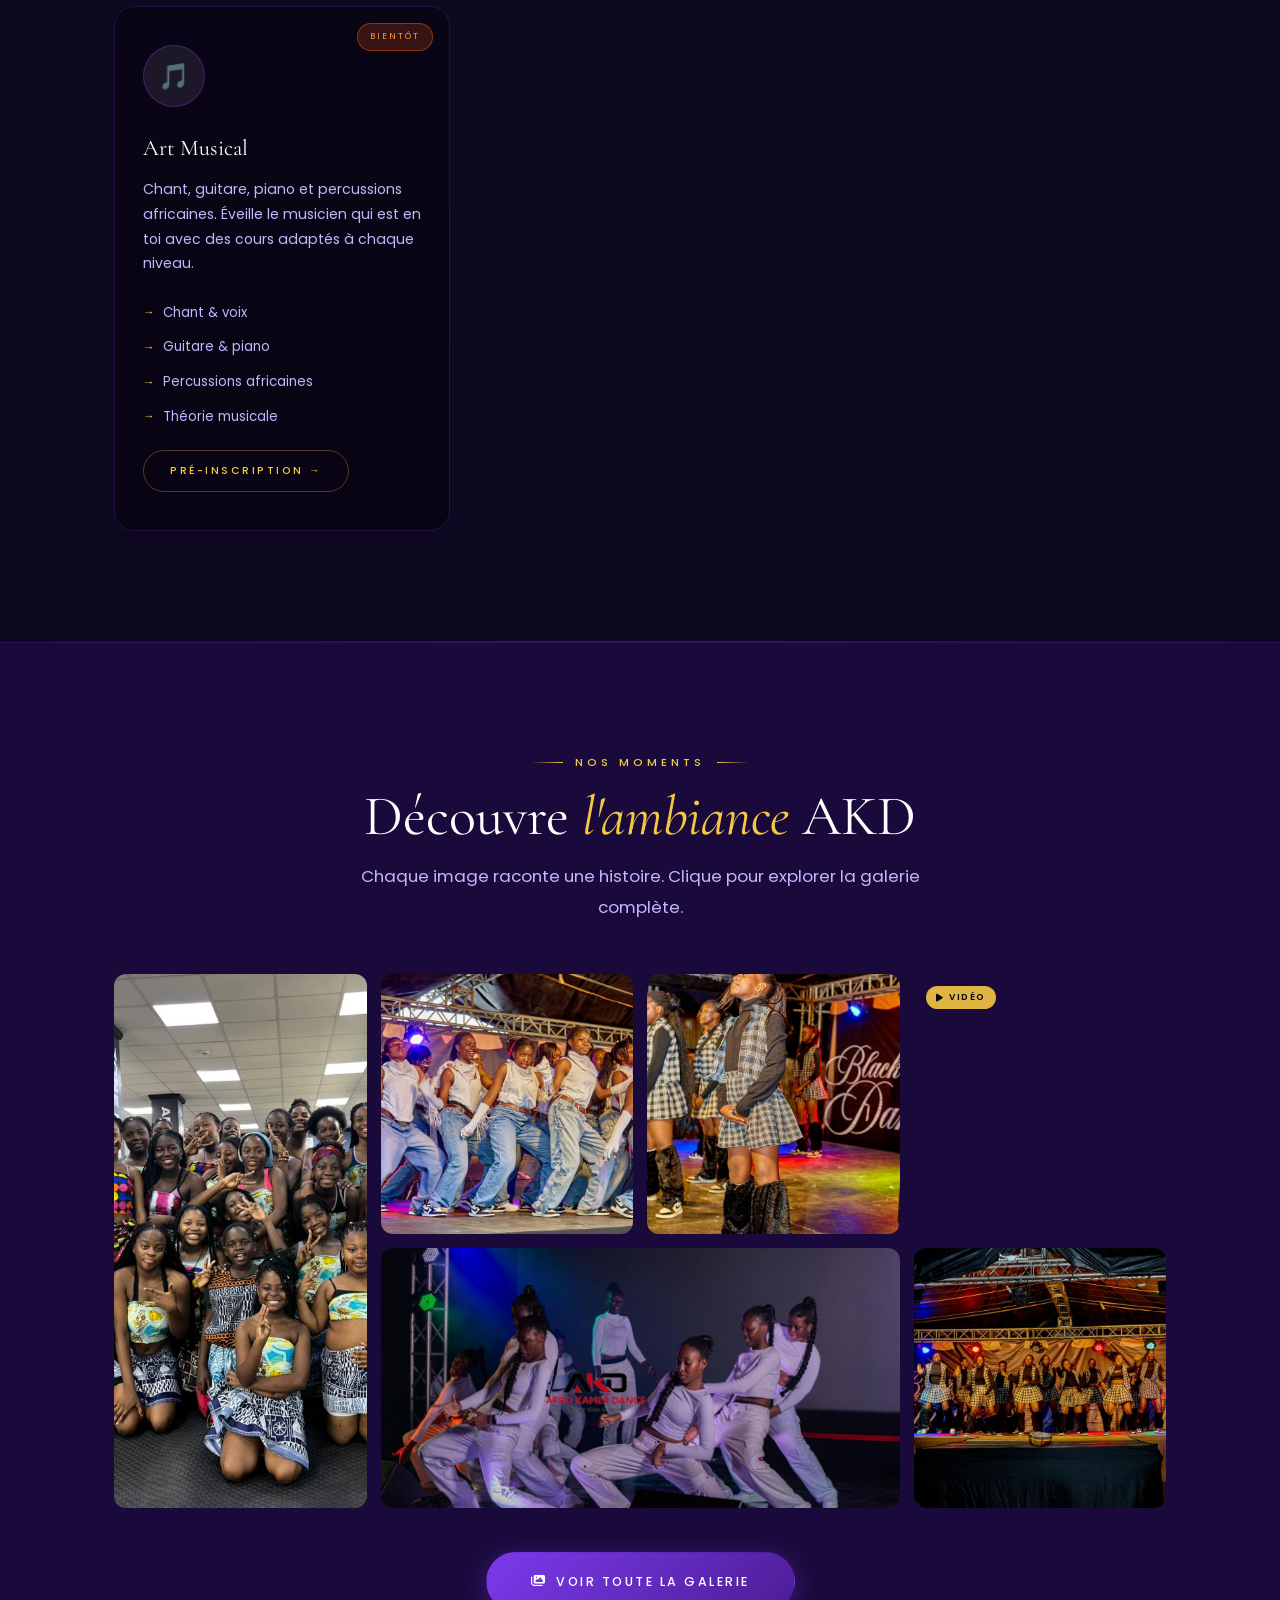
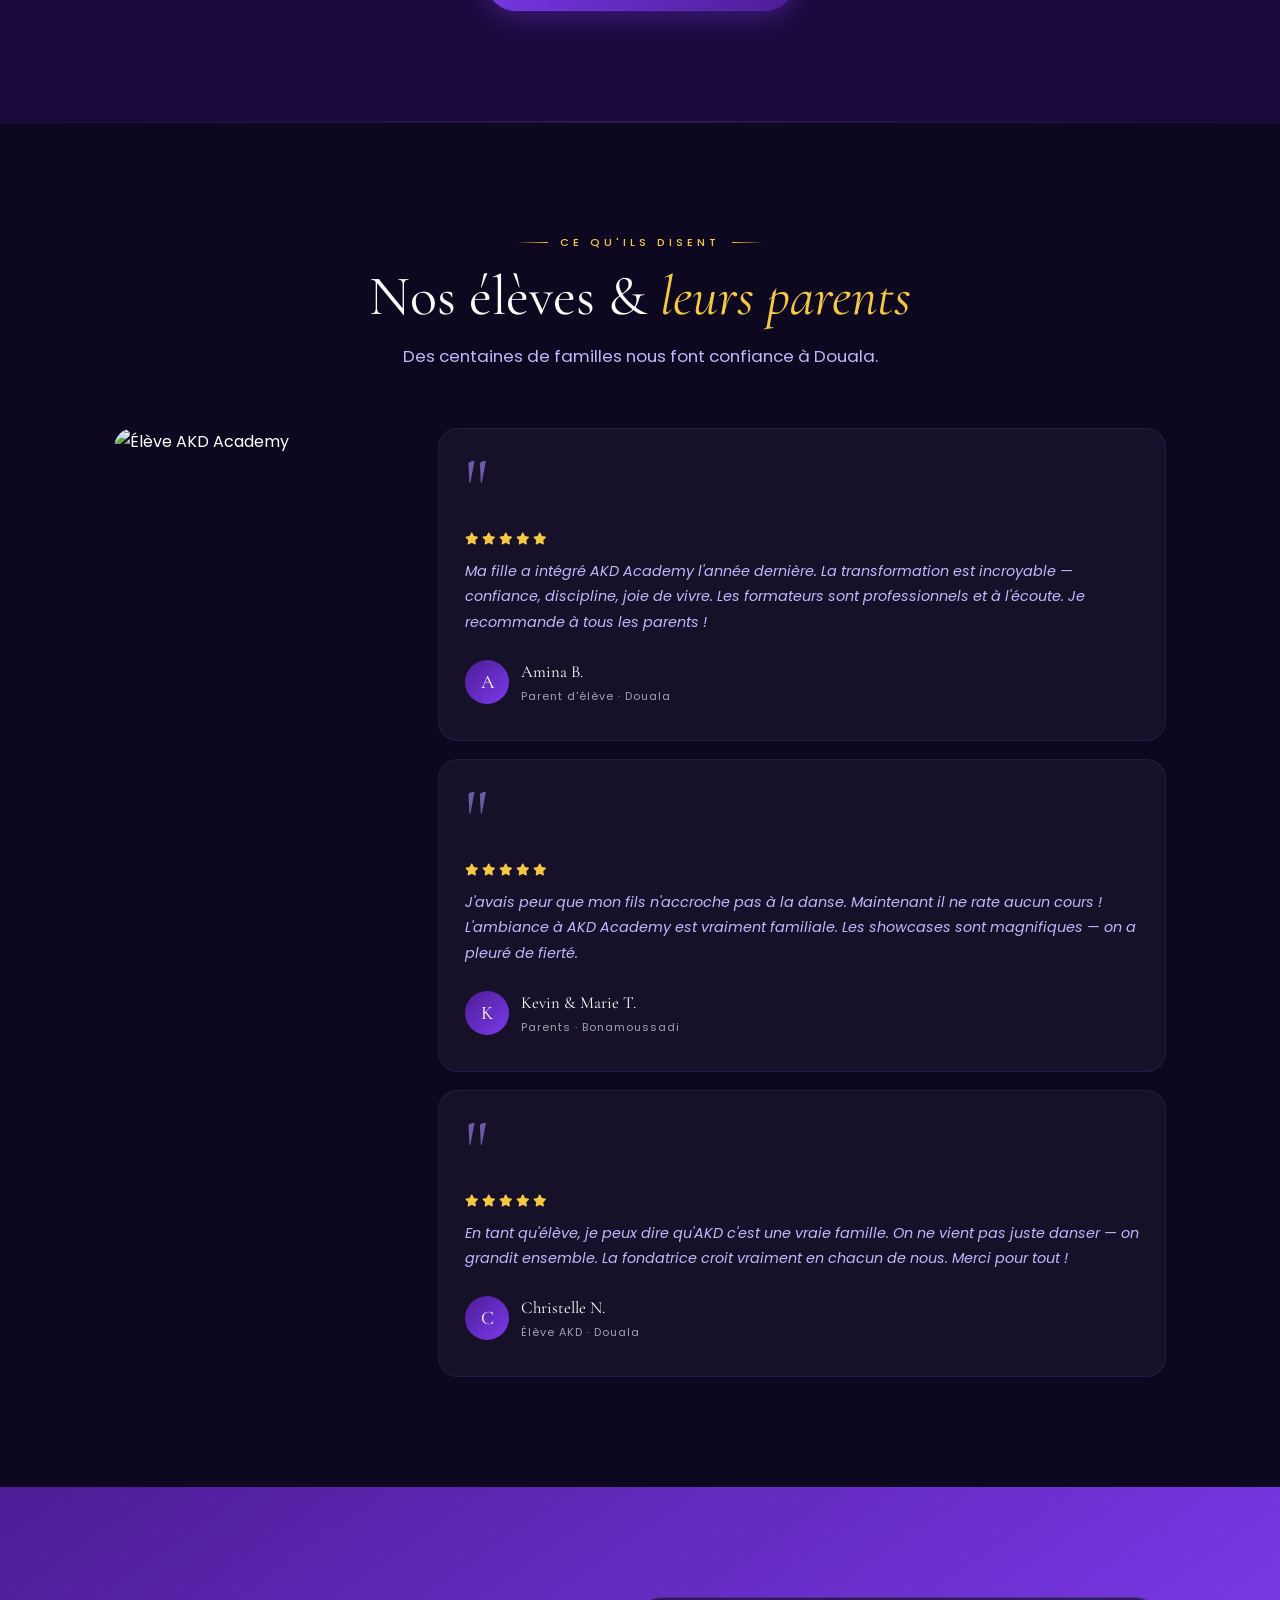
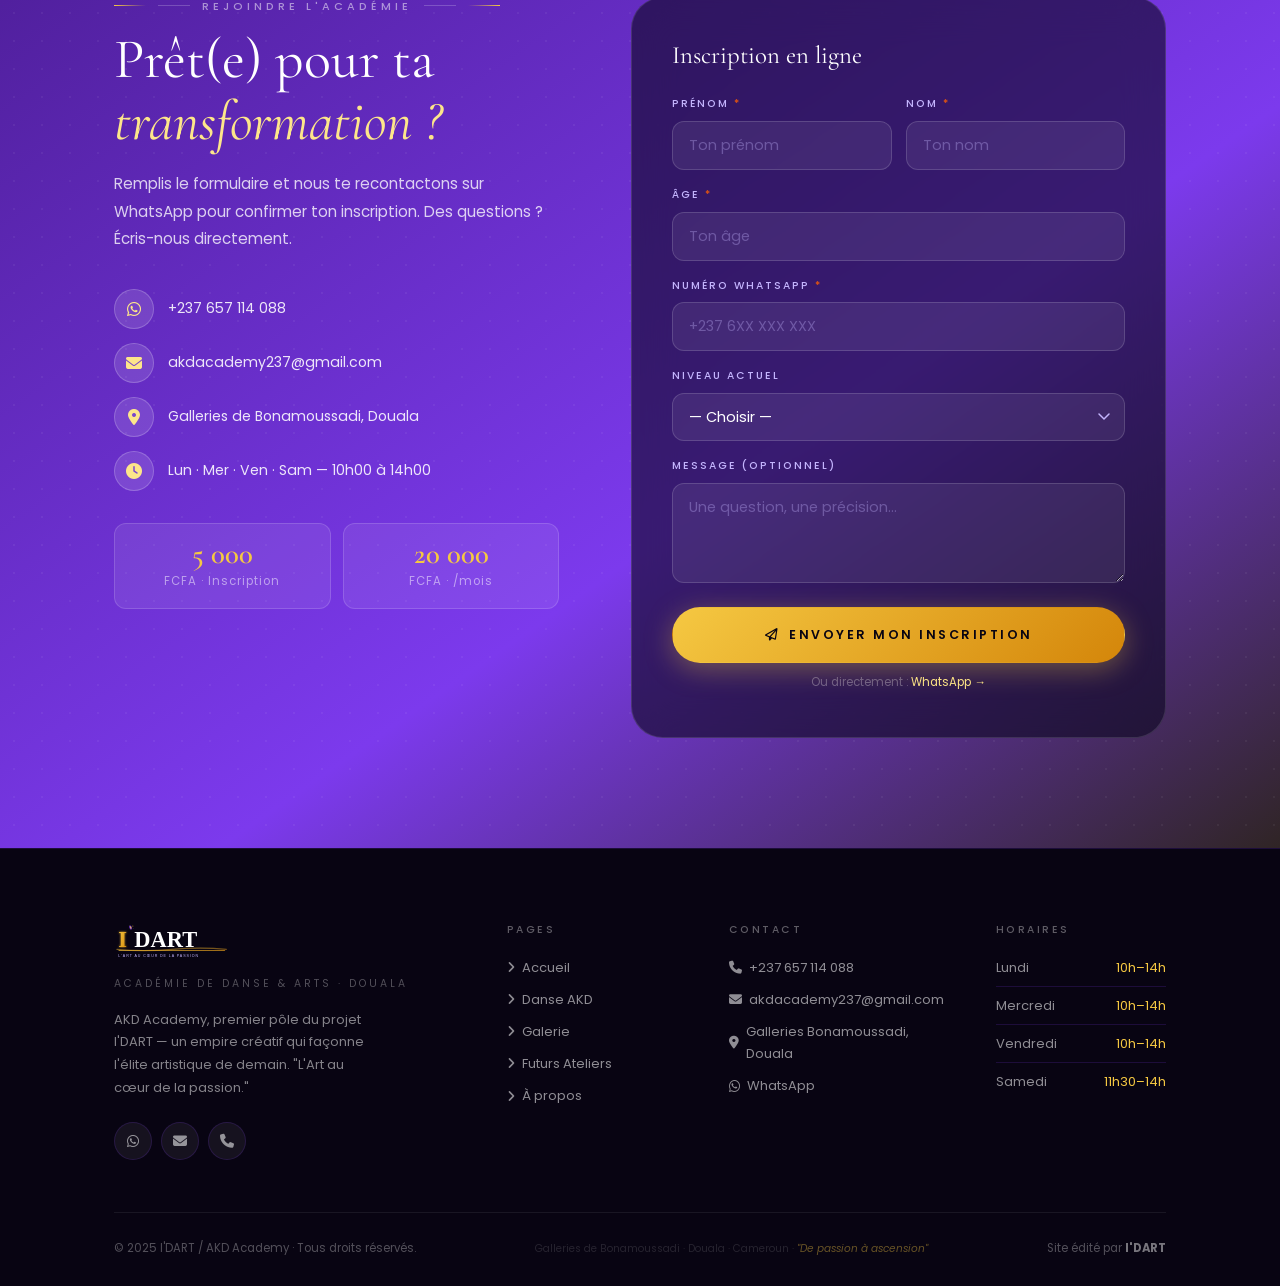
==== commit 10ffe61d: "Art Martiaux carousel: use taekwendo.jpg/1/2 only Co-Authored-By: Claude Sonnet 4.6 <noreply@anthrop" ====
--- a/index.html
+++ b/index.html
@@ -58,7 +58,7 @@
 
   <!-- 🎬 Remplace "video/hero.mp4" par ta vraie vidéo -->
   <video class="hero-video" id="heroVideo" autoplay muted loop playsinline webkit-playsinline preload="auto" poster="img/hero-poster.jpg">
-    <source src="img/Séance AKD 2025.MOV" type="video/mp4"/>
+    <source src="img/Séance AKD 2025.mp4" type="video/mp4"/>
   </video>
   <div class="hero-overlay" aria-hidden="true"></div>
 
@@ -260,8 +260,8 @@
       <!-- Art Martiaux — BIENTÔT -->
       <div class="disc-card reveal reveal-d3"
            data-overlay="rgba(8,4,18,0.70), rgba(8,4,18,0.84)"
-           data-slides='["img/taekwendo.jpeg","img/photoTradionalGroupe.jpeg","img/entrainementTraditional.jpeg"]'
-           style="background: linear-gradient(rgba(8,4,18,0.70), rgba(8,4,18,0.84)), url(&quot;img/taekwendo.jpeg&quot;) center/cover no-repeat;">
+           data-slides='["img/taekwendo.jpg","img/taekwendo1.jpg","img/taekwendo2.jpg"]'
+           style="background: linear-gradient(rgba(8,4,18,0.70), rgba(8,4,18,0.84)), url(&quot;img/taekwendo.jpg&quot;) center/cover no-repeat;">
         <span class="disc-badge">Bientôt</span>
         <div class="disc-icon">🥋</div>
         <div class="disc-name">Art Martiaux</div>
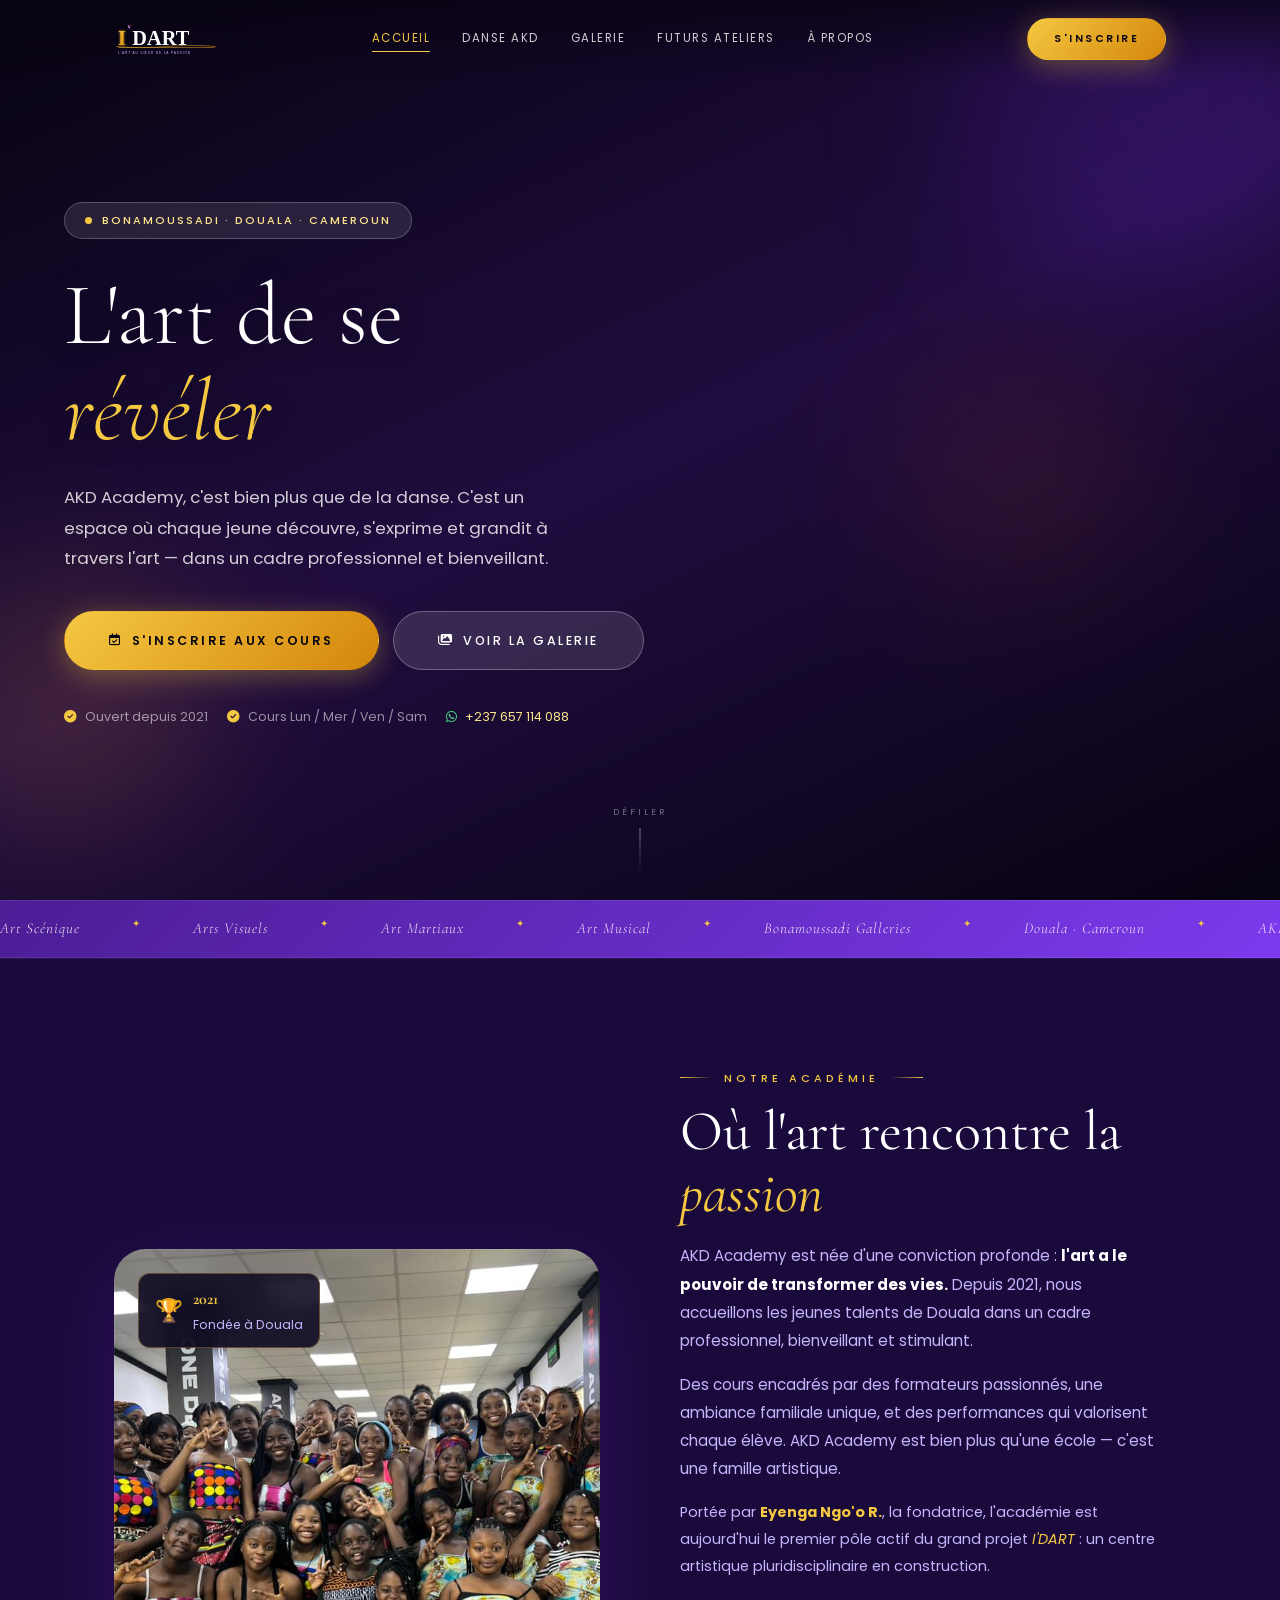
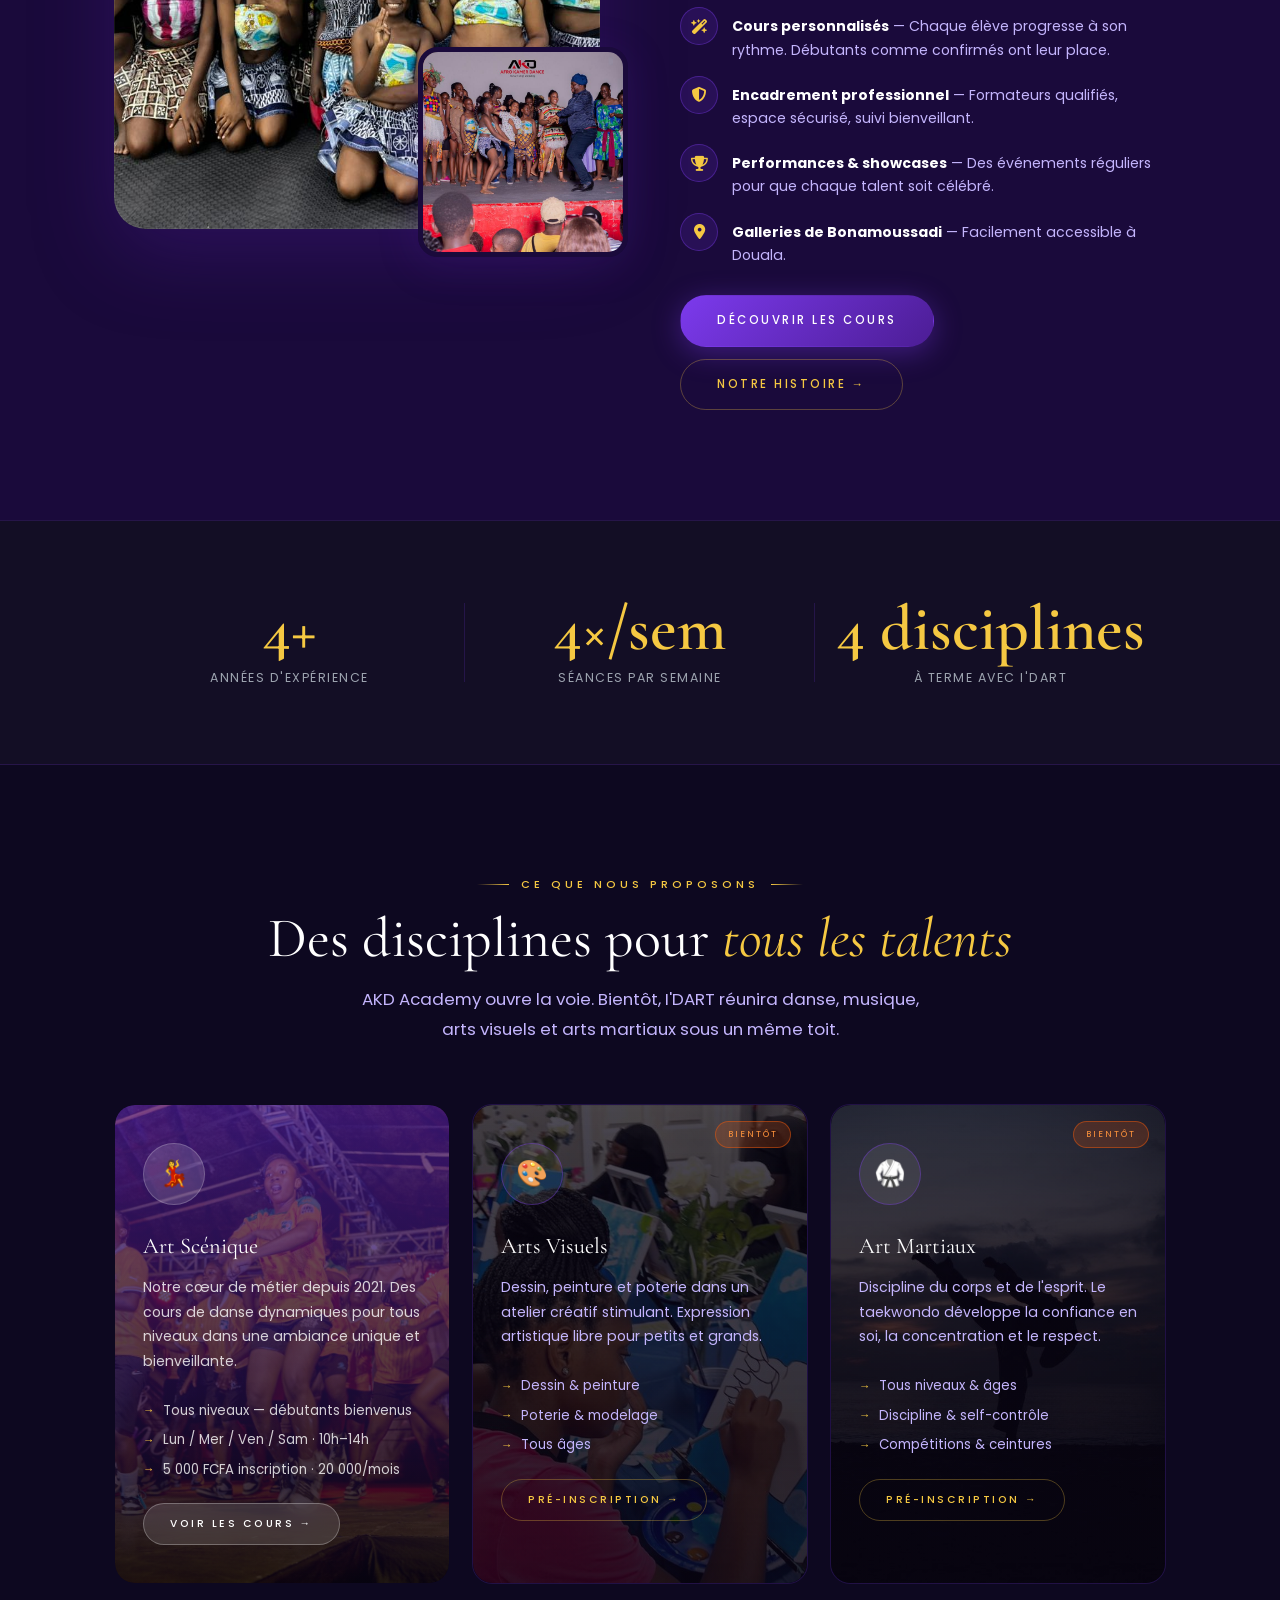
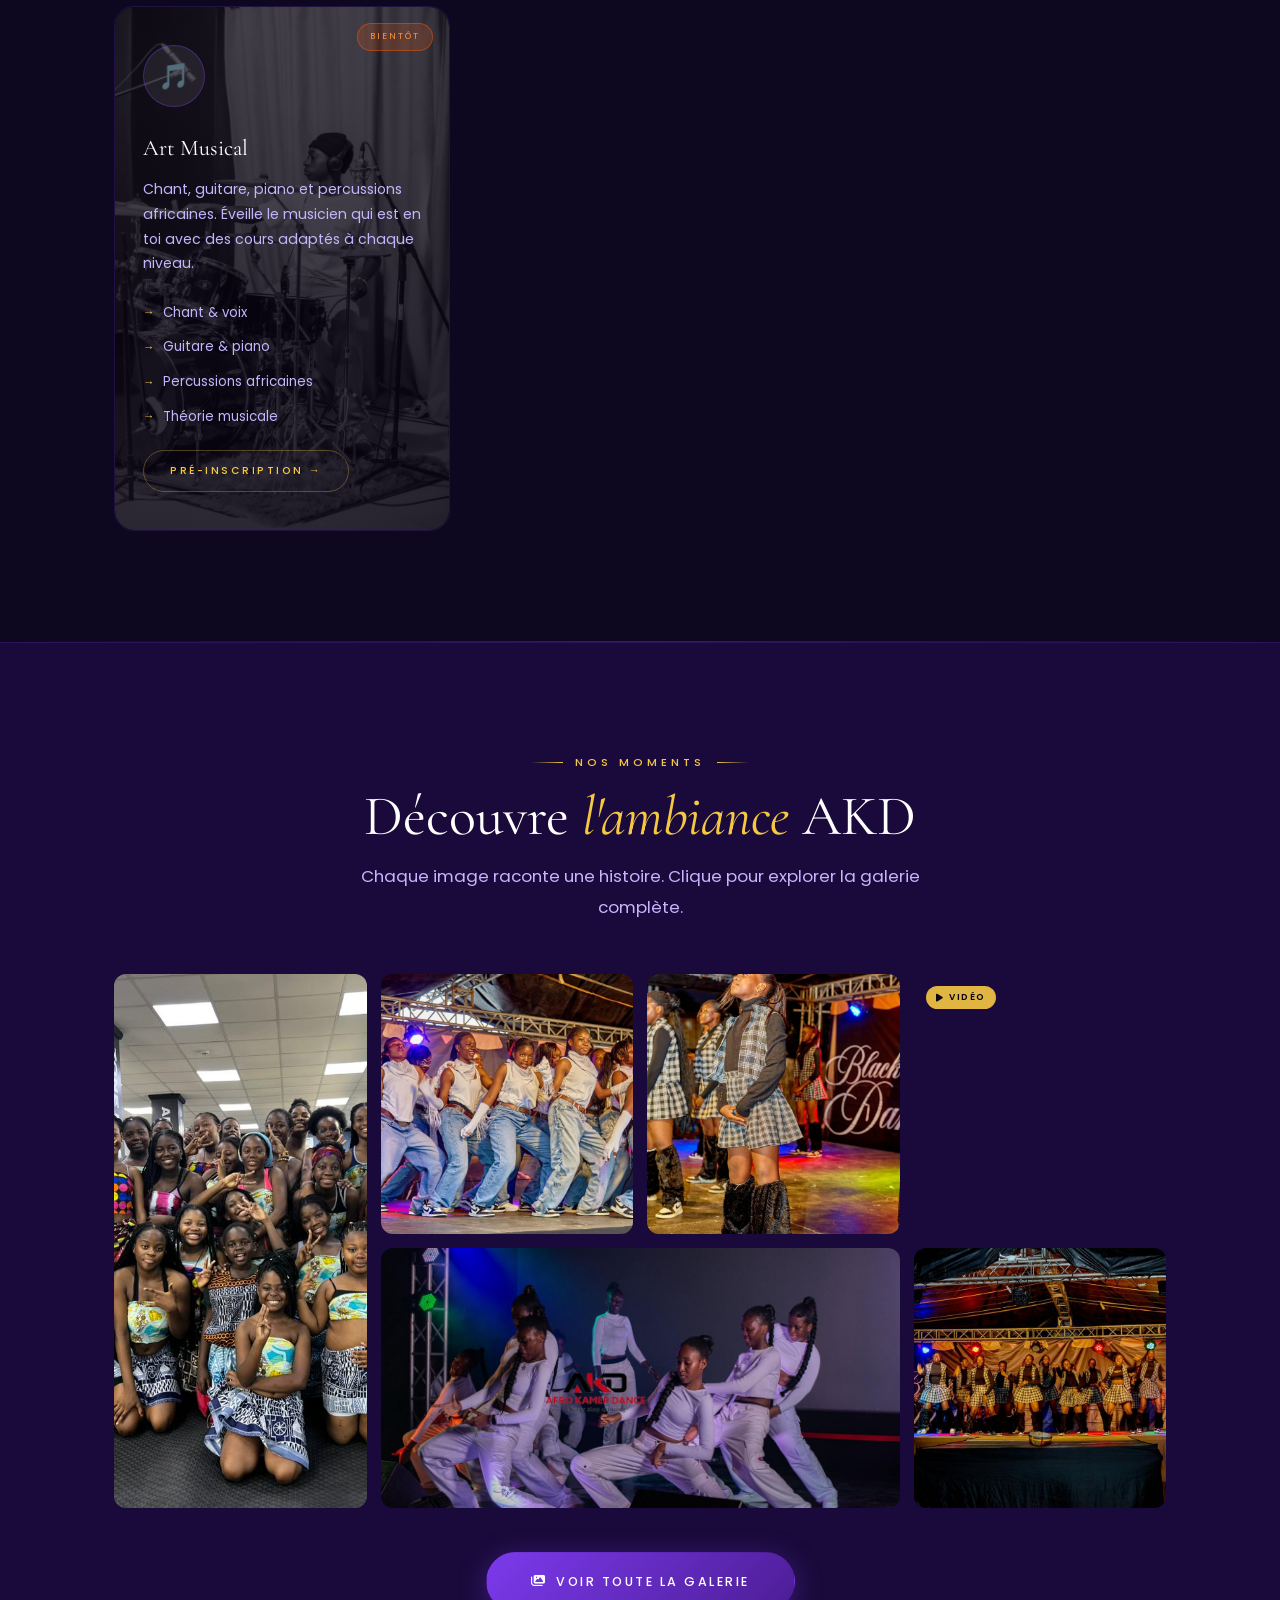
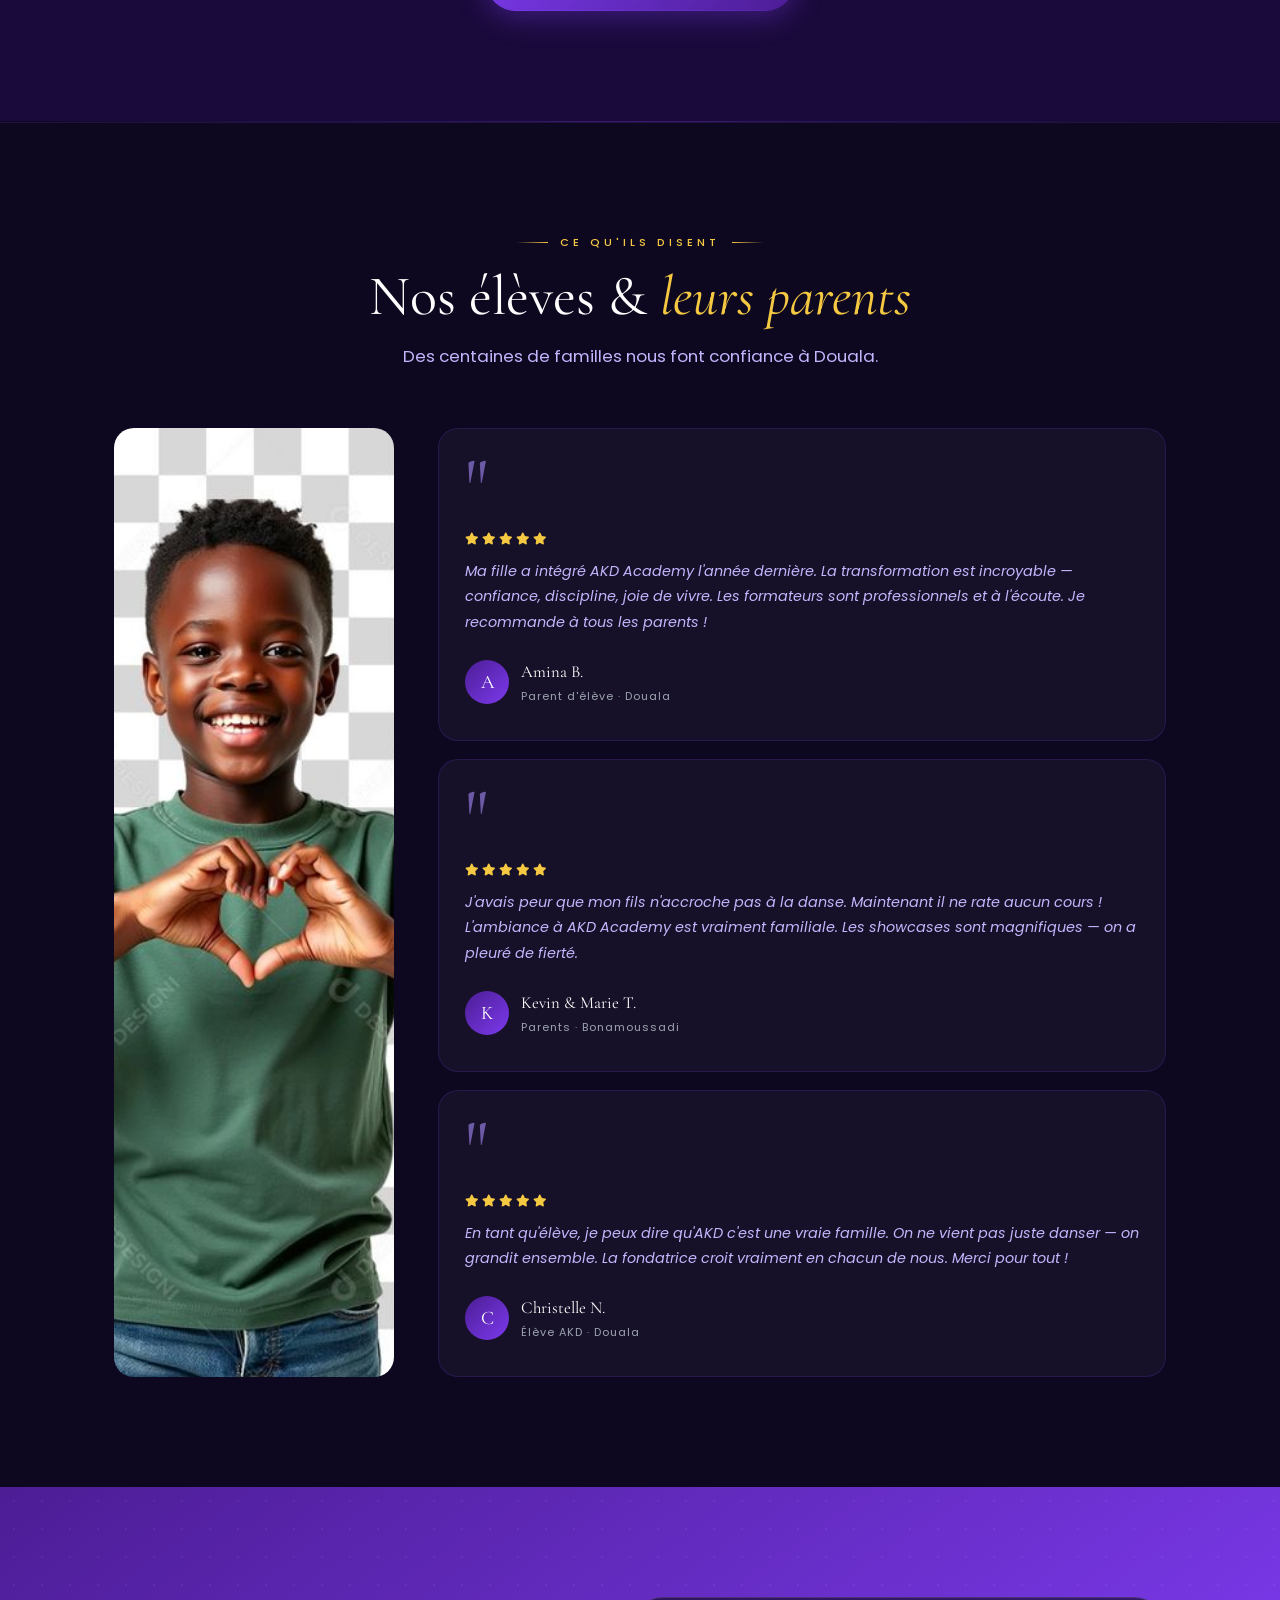
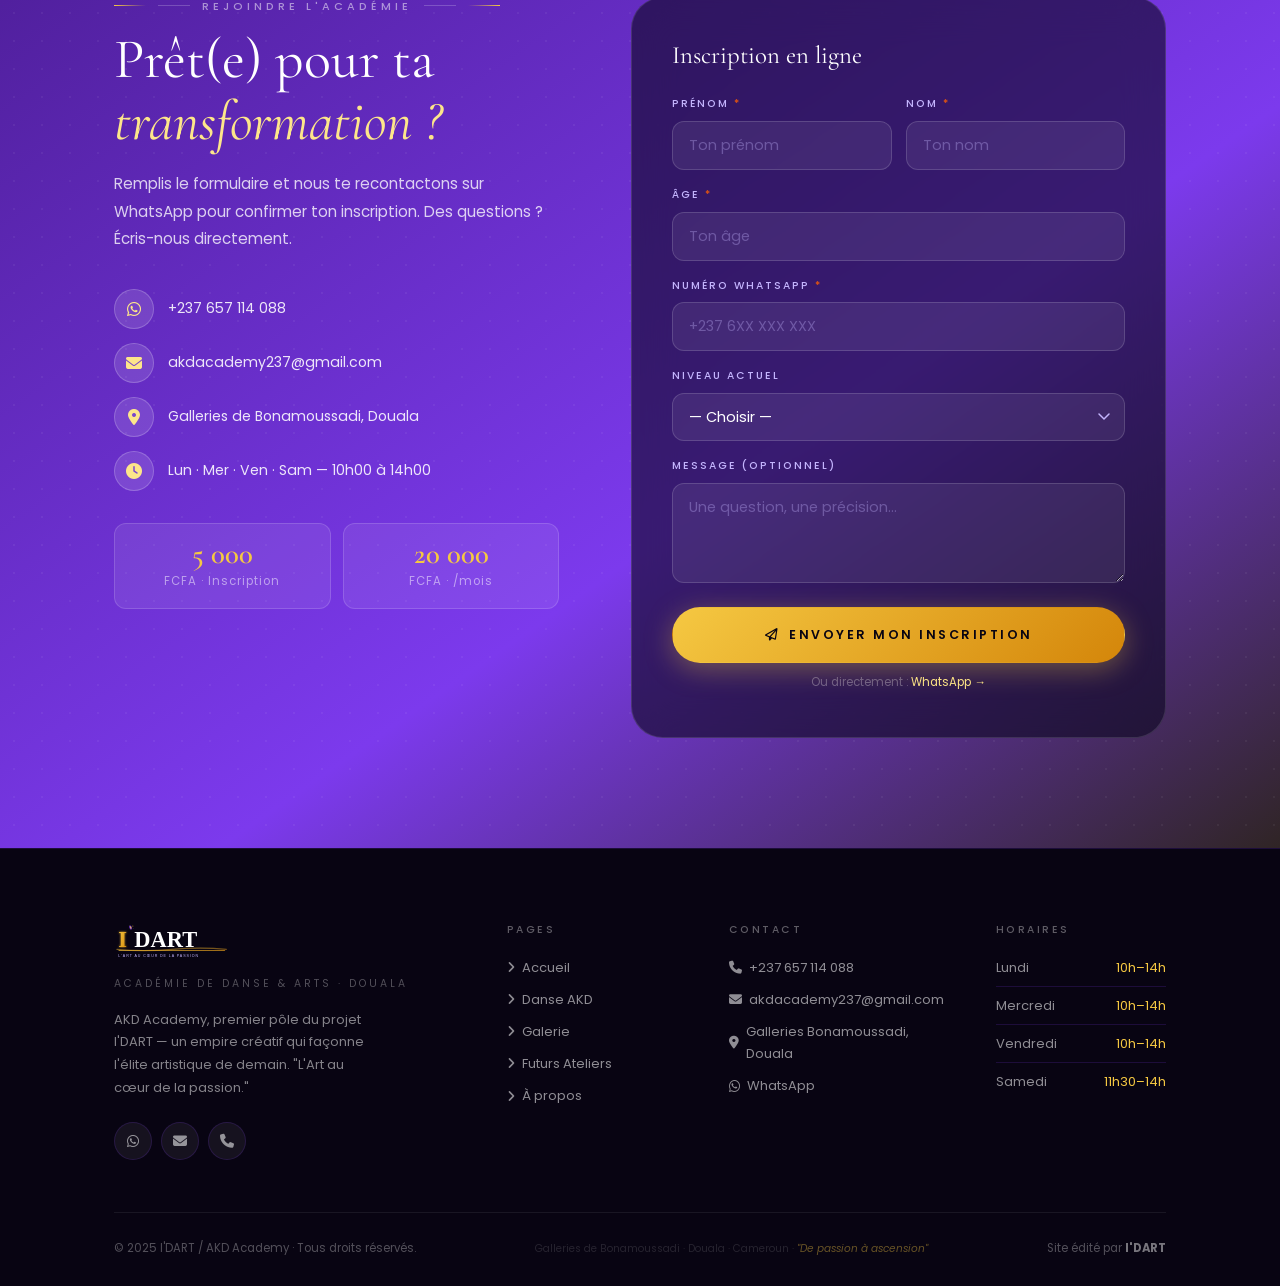
==== commit 3aebdfcf: "Add new carousel images, boyLove photo, hero video mp4; swap about section images - New: Musique1/2/" ====
--- a/index.html
+++ b/index.html
@@ -130,11 +130,11 @@
       <div class="about-img-wrap reveal reveal-left">
         <!-- 🖼️ Remplace par une vraie photo : img/about-main.jpg -->
         <div class="about-img-main">
-          <img src="img/parent danse.jpeg" alt="Cours de danse AKD Academy" loading="lazy" onerror="this.parentElement.style.background='linear-gradient(135deg,#4C1D95,#7C3AED)';this.style.display='none'"/>
+          <img src="img/enfantsPhotoGroupe.jpeg" alt="Cours de danse AKD Academy" loading="lazy" onerror="this.parentElement.style.background='linear-gradient(135deg,#4C1D95,#7C3AED)';this.style.display='none'"/>
         </div>
         <!-- Petite image en surimpression -->
         <div class="about-img-accent">
-          <img src="img/enfantsPhotoGroupe.jpeg" alt="Élèves AKD Academy" loading="lazy" onerror="this.parentElement.style.background='linear-gradient(135deg,#D4860A,#F5C842)';this.style.display='none'"/>
+          <img src="img/parent danse.jpeg" alt="Élèves AKD Academy" loading="lazy" onerror="this.parentElement.style.background='linear-gradient(135deg,#D4860A,#F5C842)';this.style.display='none'"/>
         </div>
         <!-- Badge flottant -->
         <div class="about-img-badge">
@@ -260,7 +260,7 @@
       <!-- Art Martiaux — BIENTÔT -->
       <div class="disc-card reveal reveal-d3"
            data-overlay="rgba(8,4,18,0.70), rgba(8,4,18,0.84)"
-           data-slides='["img/taekwendo.jpg","img/taekwendo1.jpg","img/taekwendo2.jpg"]'
+           data-slides='["img/taekwendo.jpeg","img/taekwendo1.jpg","img/taekwendo2.jpg"]'
            style="background: linear-gradient(rgba(8,4,18,0.70), rgba(8,4,18,0.84)), url(&quot;img/taekwendo.jpg&quot;) center/cover no-repeat;">
         <span class="disc-badge">Bientôt</span>
         <div class="disc-icon">🥋</div>
